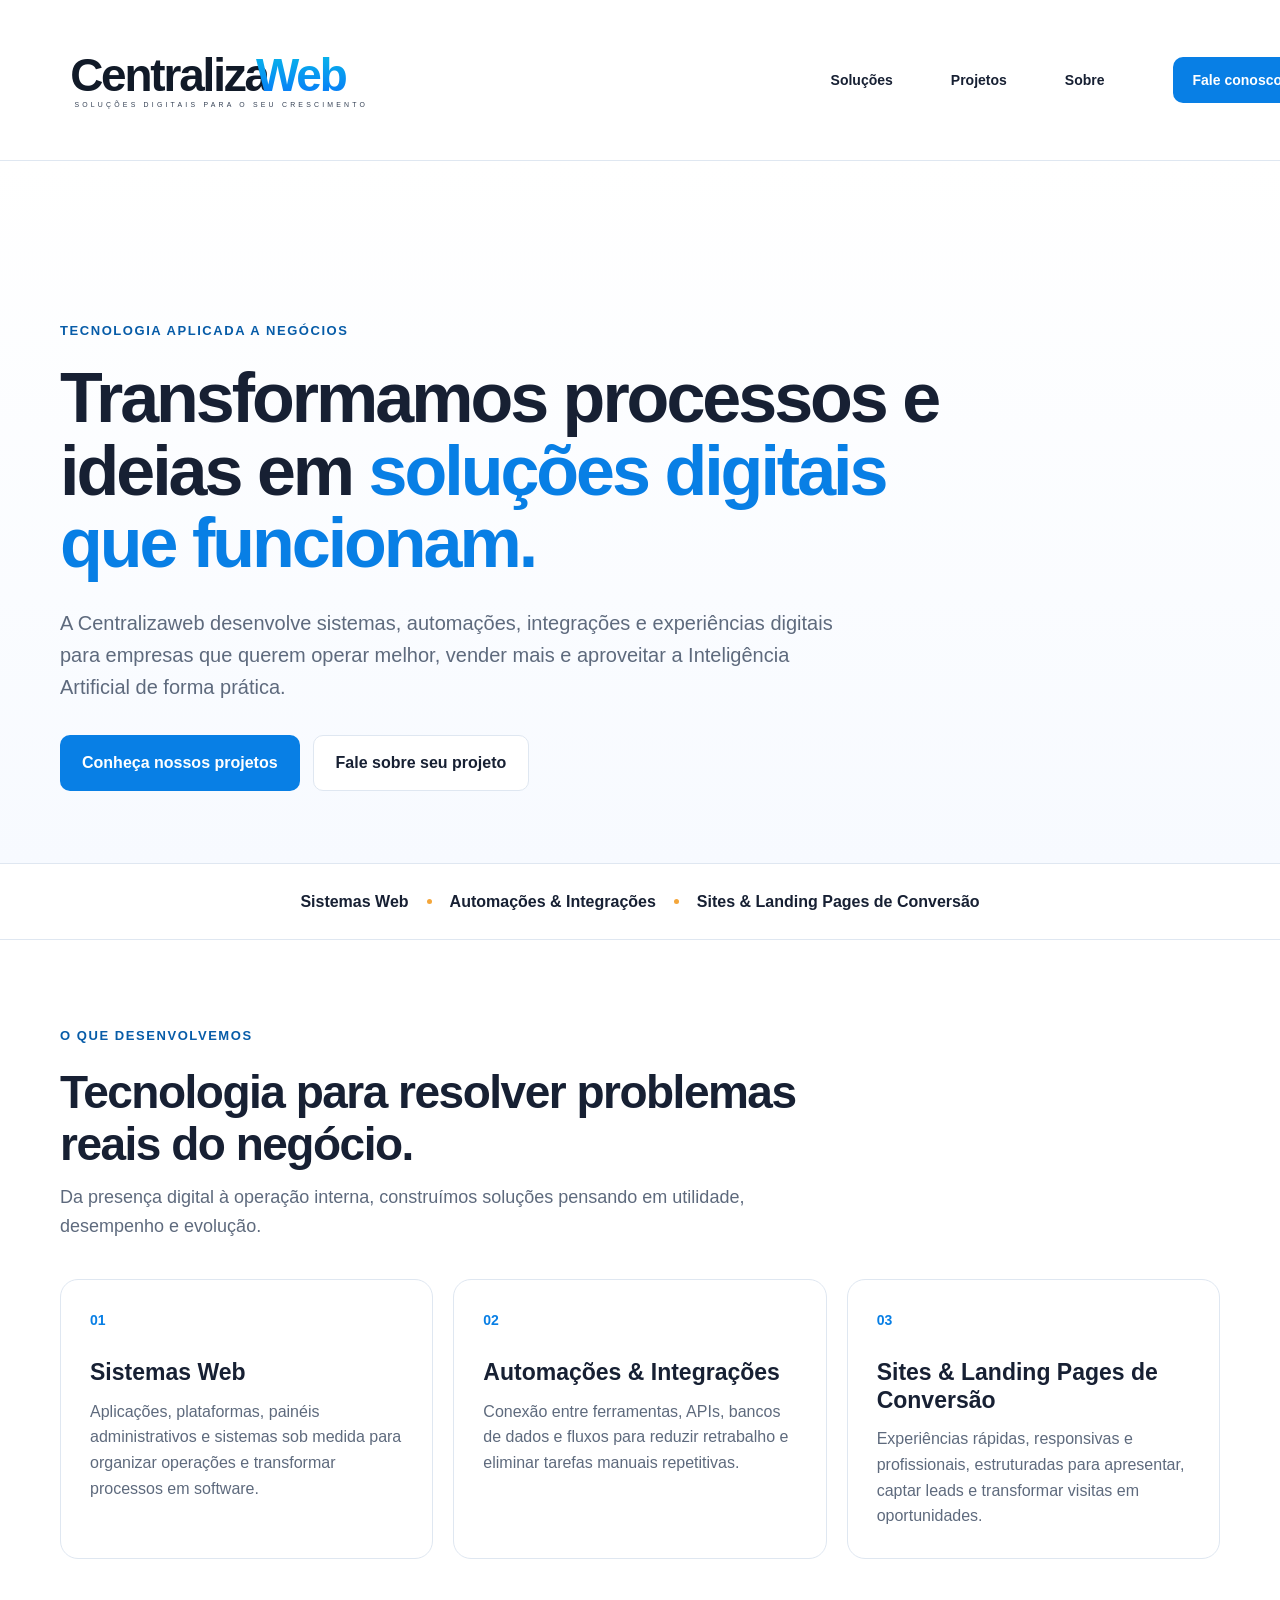
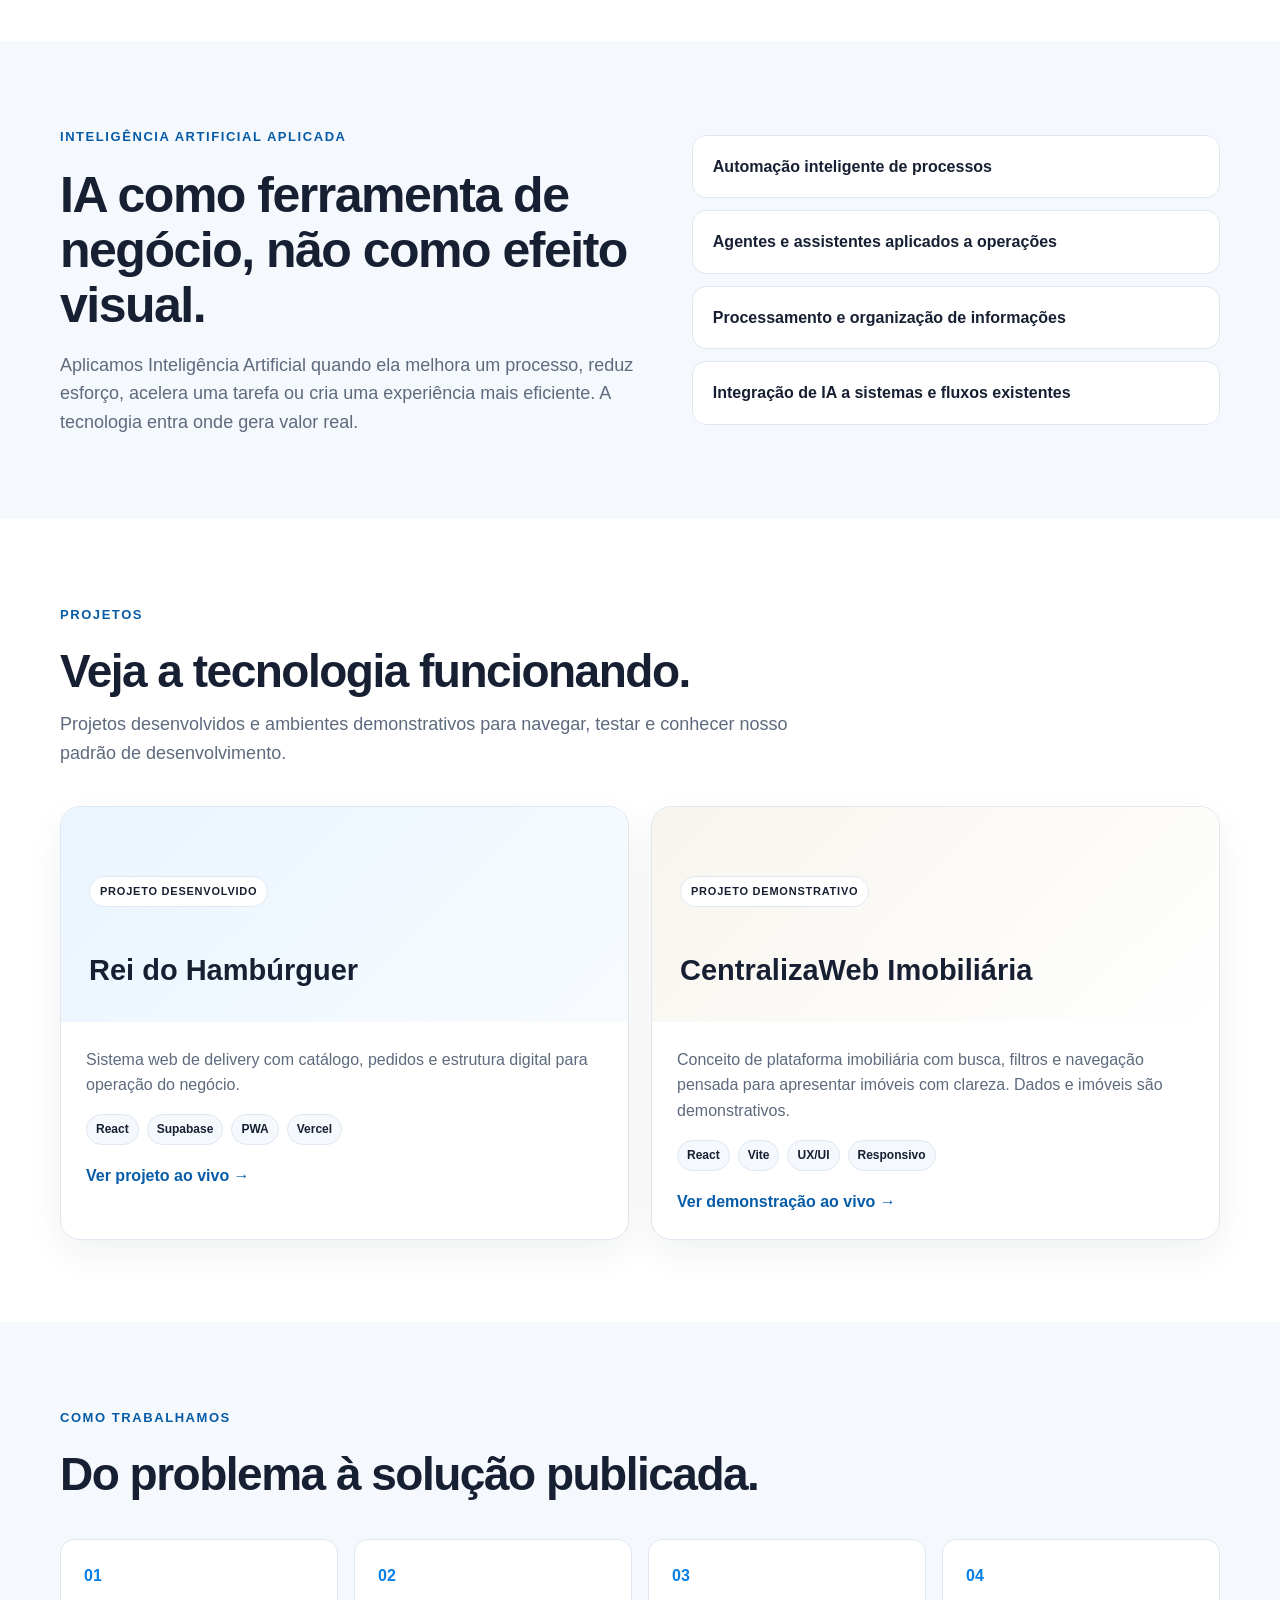
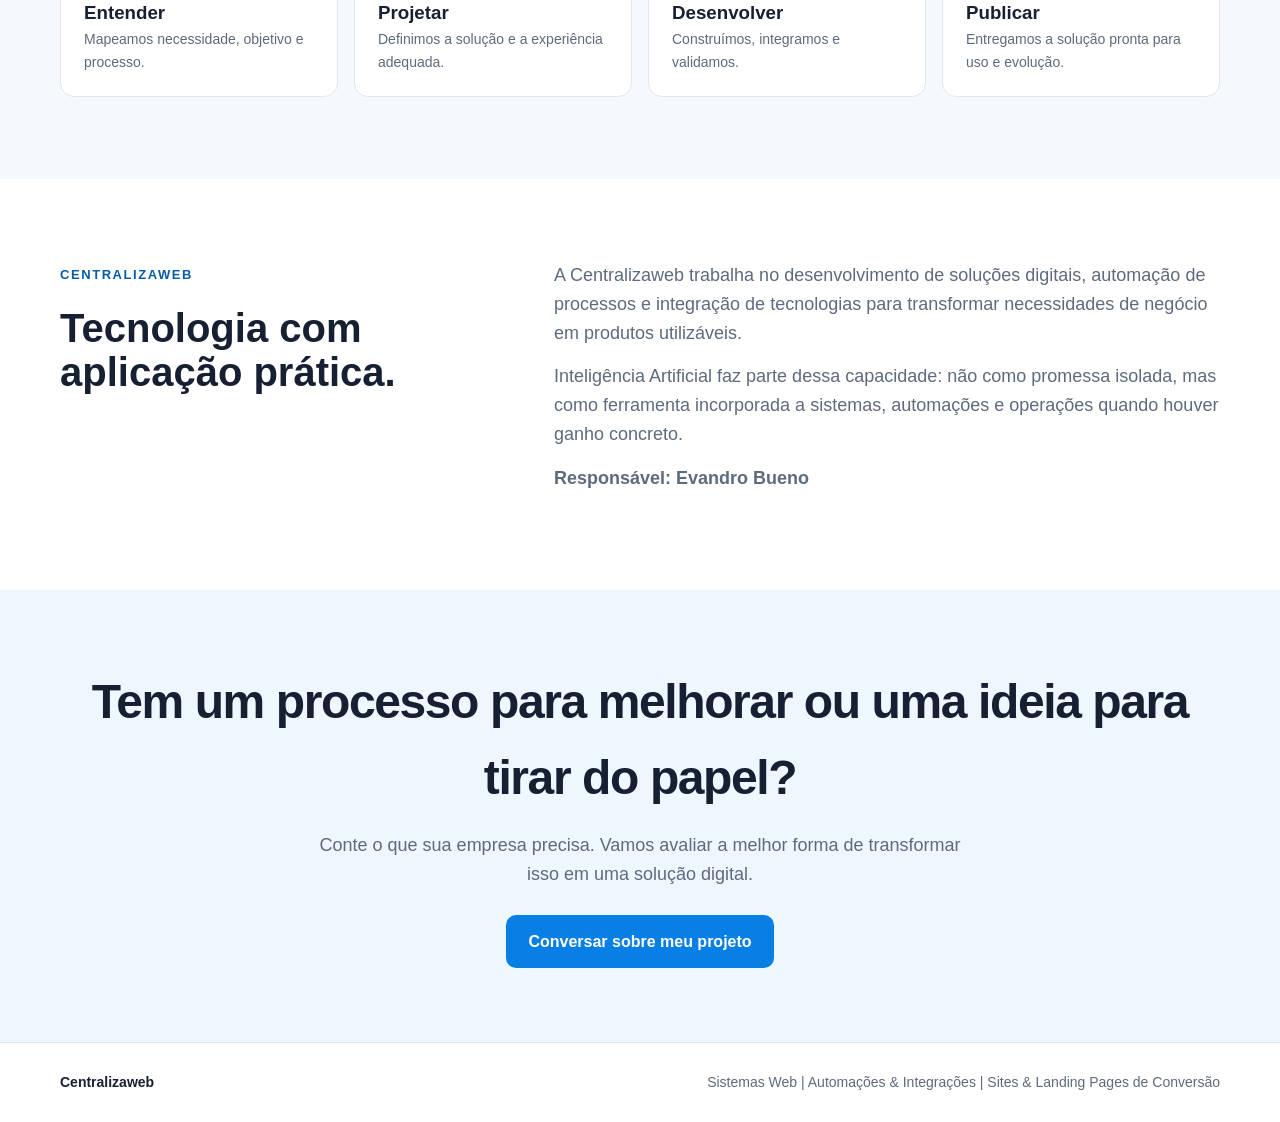
==== index.html @ 1358ef01 "Align desktop navigation further right" ====
<!DOCTYPE html><html lang="pt-BR"><head><meta charset="UTF-8"><meta name="viewport" content="width=device-width,initial-scale=1"><meta name="description" content="Centralizaweb — Sistemas Web, Automações & Integrações e Sites & Landing Pages de Conversão. Inteligência Artificial aplicada a negócios."><title>Centralizaweb | Tecnologia aplicada a negócios</title><style>:root{--blue:#087fe5;--dark:#075ca8;--ink:#172033;--muted:#5e6a7d;--soft:#f5f8fc;--line:#dfe7f1;--warm:#f4a63a}*{box-sizing:border-box;margin:0;padding:0}html{scroll-behavior:smooth}body{font-family:Inter,Segoe UI,Arial,sans-serif;color:var(--ink);line-height:1.6;background:#fff}a{color:inherit}.wrap{width:min(1160px,calc(100% - 40px));margin:auto}.site-header{background:#fff;border-bottom:1px solid var(--line)}.nav{min-height:160px;display:flex;align-items:center;position:relative}.brand{display:flex;align-items:center;text-decoration:none;width:320px;flex:0 0 320px}.brand img{display:block;width:100%;height:auto}.links{display:flex;align-items:center;justify-content:flex-end;gap:58px;margin-left:auto;transform:translateX(82px)}.links a{text-decoration:none;font-weight:650;font-size:14px}.nav-cta,.btn{display:inline-flex;align-items:center;justify-content:center;border-radius:10px;text-decoration:none;font-weight:750}.nav-cta,.primary{background:var(--blue);color:#fff}.nav-cta{margin-left:10px;padding:12px 20px}.btn{padding:14px 22px}.secondary{background:#fff;border:1px solid var(--line)}.hero{padding:156px 0 72px;background:linear-gradient(180deg,#fff,#f7faff)}.kicker{display:inline-block;color:var(--dark);font-weight:800;font-size:13px;text-transform:uppercase;letter-spacing:.12em;margin-bottom:20px}.hero h1{font-size:clamp(42px,6vw,70px);line-height:1.04;letter-spacing:-3px;max-width:920px}.hero h1 strong{color:var(--blue)}.hero p{font-size:20px;color:var(--muted);max-width:780px;margin:27px 0 32px}.actions{display:flex;gap:13px;flex-wrap:wrap}.position{padding:25px 0;border-block:1px solid var(--line)}.position .wrap{display:flex;align-items:center;justify-content:center;gap:18px;flex-wrap:wrap;font-weight:800}.position i{width:5px;height:5px;border-radius:50%;background:var(--warm)}section{padding:82px 0}.section-head{max-width:760px;margin-bottom:38px}.section-head h2{font-size:clamp(31px,4vw,46px);line-height:1.12;letter-spacing:-1.5px}.section-head p{color:var(--muted);font-size:18px;margin-top:13px}.cards{display:grid;grid-template-columns:repeat(3,1fr);gap:20px}.card{border:1px solid var(--line);border-radius:18px;padding:29px}.num{font-weight:900;color:var(--blue);font-size:14px;margin-bottom:28px}.card h3{font-size:23px;line-height:1.2;margin-bottom:12px}.card p,.project-body p,.about p,.ai p{color:var(--muted)}.ai,.process{background:var(--soft)}.ai-box{display:grid;grid-template-columns:1.05fr .95fr;gap:48px;align-items:center}.ai h2{font-size:clamp(32px,4vw,50px);line-height:1.1;letter-spacing:-1.5px}.ai p{font-size:18px;margin-top:18px}.ai-points{display:grid;gap:12px}.ai-point{background:#fff;border:1px solid var(--line);border-radius:14px;padding:18px 20px;font-weight:700}.projects{display:grid;grid-template-columns:repeat(2,1fr);gap:22px}.project{border:1px solid var(--line);border-radius:20px;overflow:hidden;background:#fff;box-shadow:0 14px 35px rgba(23,32,51,.06)}.project-top{min-height:215px;padding:28px;background:linear-gradient(135deg,#eaf5ff,#f7fbff);display:flex;flex-direction:column;justify-content:flex-end}.project.demo .project-top{background:linear-gradient(135deg,#f8f5ee,#fff)}.badge{align-self:flex-start;background:#fff;border:1px solid var(--line);border-radius:999px;padding:6px 10px;font-size:11px;font-weight:800;text-transform:uppercase;letter-spacing:.07em;margin-bottom:40px}.project h3{font-size:29px}.project-body{padding:25px}.project-body p{margin-bottom:16px}.tags{display:flex;gap:8px;flex-wrap:wrap;margin-bottom:18px}.tag{font-size:12px;font-weight:750;background:var(--soft);border:1px solid var(--line);padding:5px 9px;border-radius:999px}.project-body a{color:var(--dark);font-weight:800;text-decoration:none}.steps{display:grid;grid-template-columns:repeat(4,1fr);gap:16px}.step{background:#fff;border:1px solid var(--line);border-radius:14px;padding:23px}.step b{display:block;color:var(--blue);margin-bottom:10px}.step p{font-size:14px;color:var(--muted)}.about{display:grid;grid-template-columns:.8fr 1.2fr;gap:50px}.about h2{font-size:40px;line-height:1.1}.about p{font-size:18px;margin-bottom:15px}.closing{padding:74px 0;background:#eef6ff;text-align:center}.closing h2{font-size:clamp(32px,4vw,48px);letter-spacing:-1.4px}.closing p{color:var(--muted);font-size:18px;max-width:650px;margin:14px auto 26px}footer{padding:28px 0;border-top:1px solid var(--line);color:var(--muted);font-size:14px}.foot{display:flex;justify-content:space-between;gap:20px;flex-wrap:wrap}.foot strong{color:var(--ink)}@media(max-width:1200px) and (min-width:1001px){.links{transform:translateX(20px);gap:44px}}@media(max-width:1000px) and (min-width:821px){.nav{min-height:130px}.brand{width:270px;flex-basis:270px}.links{gap:26px;transform:none}.nav-cta{margin-left:4px}.hero{padding-top:120px}}@media(max-width:820px){.site-header{border-bottom:0}.nav{height:auto;min-height:92px;display:flex;align-items:center;justify-content:space-between;gap:28px;border-bottom:1px solid var(--line)}.links{margin-left:auto;gap:0;transform:none}.links a:not(.nav-cta){display:none}.brand{flex:0 1 260px;width:auto}.brand img{width:min(250px,100%)}.nav-cta{margin-left:0}.hero{padding:90px 0 72px}.kicker{margin-bottom:20px}.hero p{margin:27px 0 32px}.cards,.steps{grid-template-columns:1fr 1fr}.ai-box,.about{grid-template-columns:1fr}.projects{grid-template-columns:1fr}}@media(max-width:560px){.wrap{width:min(100% - 28px,1160px)}.nav{min-height:78px;gap:12px}.brand{flex:1 1 auto}.brand img{width:min(205px,100%)}.nav-cta{padding:9px 11px;font-size:12px;white-space:nowrap}.hero{padding:64px 0 54px}.hero h1{font-size:39px;letter-spacing:-2px}.hero p{font-size:17px}.position .wrap{justify-content:flex-start}.position i{display:none}.position span{width:100%;font-size:14px}.cards,.steps{grid-template-columns:1fr}section{padding:62px 0}}</style></head><body><header class="site-header"><nav class="wrap nav" aria-label="Navegação principal"><a class="brand" href="#inicio" aria-label="Centralizaweb"><img src="logo-centralizaweb.svg" alt="Centralizaweb"></a><div class="links"><a href="#solucoes">Soluções</a><a href="#projetos">Projetos</a><a href="#sobre">Sobre</a><a class="nav-cta" href="https://wa.me/5566981114935?text=Ol%C3%A1%21%20Quero%20conversar%20sobre%20um%20projeto." target="_blank" rel="noopener">Fale conosco</a></div></nav></header><main><section class="hero" id="inicio"><div class="wrap"><span class="kicker">Tecnologia aplicada a negócios</span><h1>Transformamos processos e ideias em <strong>soluções digitais que funcionam.</strong></h1><p>A Centralizaweb desenvolve sistemas, automações, integrações e experiências digitais para empresas que querem operar melhor, vender mais e aproveitar a Inteligência Artificial de forma prática.</p><div class="actions"><a class="btn primary" href="#projetos">Conheça nossos projetos</a><a class="btn secondary" href="https://wa.me/5566981114935?text=Ol%C3%A1%21%20Quero%20conversar%20sobre%20um%20projeto." target="_blank" rel="noopener">Fale sobre seu projeto</a></div></div></section><div class="position"><div class="wrap"><span>Sistemas Web</span><i></i><span>Automações &amp; Integrações</span><i></i><span>Sites &amp; Landing Pages de Conversão</span></div></div><section id="solucoes"><div class="wrap"><div class="section-head"><span class="kicker">O que desenvolvemos</span><h2>Tecnologia para resolver problemas reais do negócio.</h2><p>Da presença digital à operação interna, construímos soluções pensando em utilidade, desempenho e evolução.</p></div><div class="cards"><article class="card"><div class="num">01</div><h3>Sistemas Web</h3><p>Aplicações, plataformas, painéis administrativos e sistemas sob medida para organizar operações e transformar processos em software.</p></article><article class="card"><div class="num">02</div><h3>Automações &amp; Integrações</h3><p>Conexão entre ferramentas, APIs, bancos de dados e fluxos para reduzir retrabalho e eliminar tarefas manuais repetitivas.</p></article><article class="card"><div class="num">03</div><h3>Sites &amp; Landing Pages de Conversão</h3><p>Experiências rápidas, responsivas e profissionais, estruturadas para apresentar, captar leads e transformar visitas em oportunidades.</p></article></div></div></section><section class="ai"><div class="wrap ai-box"><div><span class="kicker">Inteligência Artificial aplicada</span><h2>IA como ferramenta de negócio, não como efeito visual.</h2><p>Aplicamos Inteligência Artificial quando ela melhora um processo, reduz esforço, acelera uma tarefa ou cria uma experiência mais eficiente. A tecnologia entra onde gera valor real.</p></div><div class="ai-points"><div class="ai-point">Automação inteligente de processos</div><div class="ai-point">Agentes e assistentes aplicados a operações</div><div class="ai-point">Processamento e organização de informações</div><div class="ai-point">Integração de IA a sistemas e fluxos existentes</div></div></div></section><section id="projetos"><div class="wrap"><div class="section-head"><span class="kicker">Projetos</span><h2>Veja a tecnologia funcionando.</h2><p>Projetos desenvolvidos e ambientes demonstrativos para navegar, testar e conhecer nosso padrão de desenvolvimento.</p></div><div class="projects"><article class="project"><div class="project-top"><span class="badge">Projeto desenvolvido</span><h3>Rei do Hambúrguer</h3></div><div class="project-body"><p>Sistema web de delivery com catálogo, pedidos e estrutura digital para operação do negócio.</p><div class="tags"><span class="tag">React</span><span class="tag">Supabase</span><span class="tag">PWA</span><span class="tag">Vercel</span></div><a href="https://reidohamburguer.centralizaweb.com.br" target="_blank" rel="noopener">Ver projeto ao vivo →</a></div></article><article class="project demo"><div class="project-top"><span class="badge">Projeto demonstrativo</span><h3>CentralizaWeb Imobiliária</h3></div><div class="project-body"><p>Conceito de plataforma imobiliária com busca, filtros e navegação pensada para apresentar imóveis com clareza. Dados e imóveis são demonstrativos.</p><div class="tags"><span class="tag">React</span><span class="tag">Vite</span><span class="tag">UX/UI</span><span class="tag">Responsivo</span></div><a href="https://centralizaweb-horizonte-imoveis.vercel.app" target="_blank" rel="noopener">Ver demonstração ao vivo →</a></div></article></div></div></section><section class="process"><div class="wrap"><div class="section-head"><span class="kicker">Como trabalhamos</span><h2>Do problema à solução publicada.</h2></div><div class="steps"><div class="step"><b>01</b><h3>Entender</h3><p>Mapeamos necessidade, objetivo e processo.</p></div><div class="step"><b>02</b><h3>Projetar</h3><p>Definimos a solução e a experiência adequada.</p></div><div class="step"><b>03</b><h3>Desenvolver</h3><p>Construímos, integramos e validamos.</p></div><div class="step"><b>04</b><h3>Publicar</h3><p>Entregamos a solução pronta para uso e evolução.</p></div></div></div></section><section id="sobre"><div class="wrap about"><div><span class="kicker">Centralizaweb</span><h2>Tecnologia com aplicação prática.</h2></div><div><p>A Centralizaweb trabalha no desenvolvimento de soluções digitais, automação de processos e integração de tecnologias para transformar necessidades de negócio em produtos utilizáveis.</p><p>Inteligência Artificial faz parte dessa capacidade: não como promessa isolada, mas como ferramenta incorporada a sistemas, automações e operações quando houver ganho concreto.</p><p><strong>Responsável: Evandro Bueno</strong></p></div></div></section><section class="closing"><div class="wrap"><h2>Tem um processo para melhorar ou uma ideia para tirar do papel?</h2><p>Conte o que sua empresa precisa. Vamos avaliar a melhor forma de transformar isso em uma solução digital.</p><a class="btn primary" href="https://wa.me/5566981114935?text=Ol%C3%A1%21%20Quero%20conversar%20sobre%20um%20projeto." target="_blank" rel="noopener">Conversar sobre meu projeto</a></div></section></main><footer><div class="wrap foot"><strong>Centralizaweb</strong><span>Sistemas Web | Automações &amp; Integrações | Sites &amp; Landing Pages de Conversão</span></div></footer></body></html>
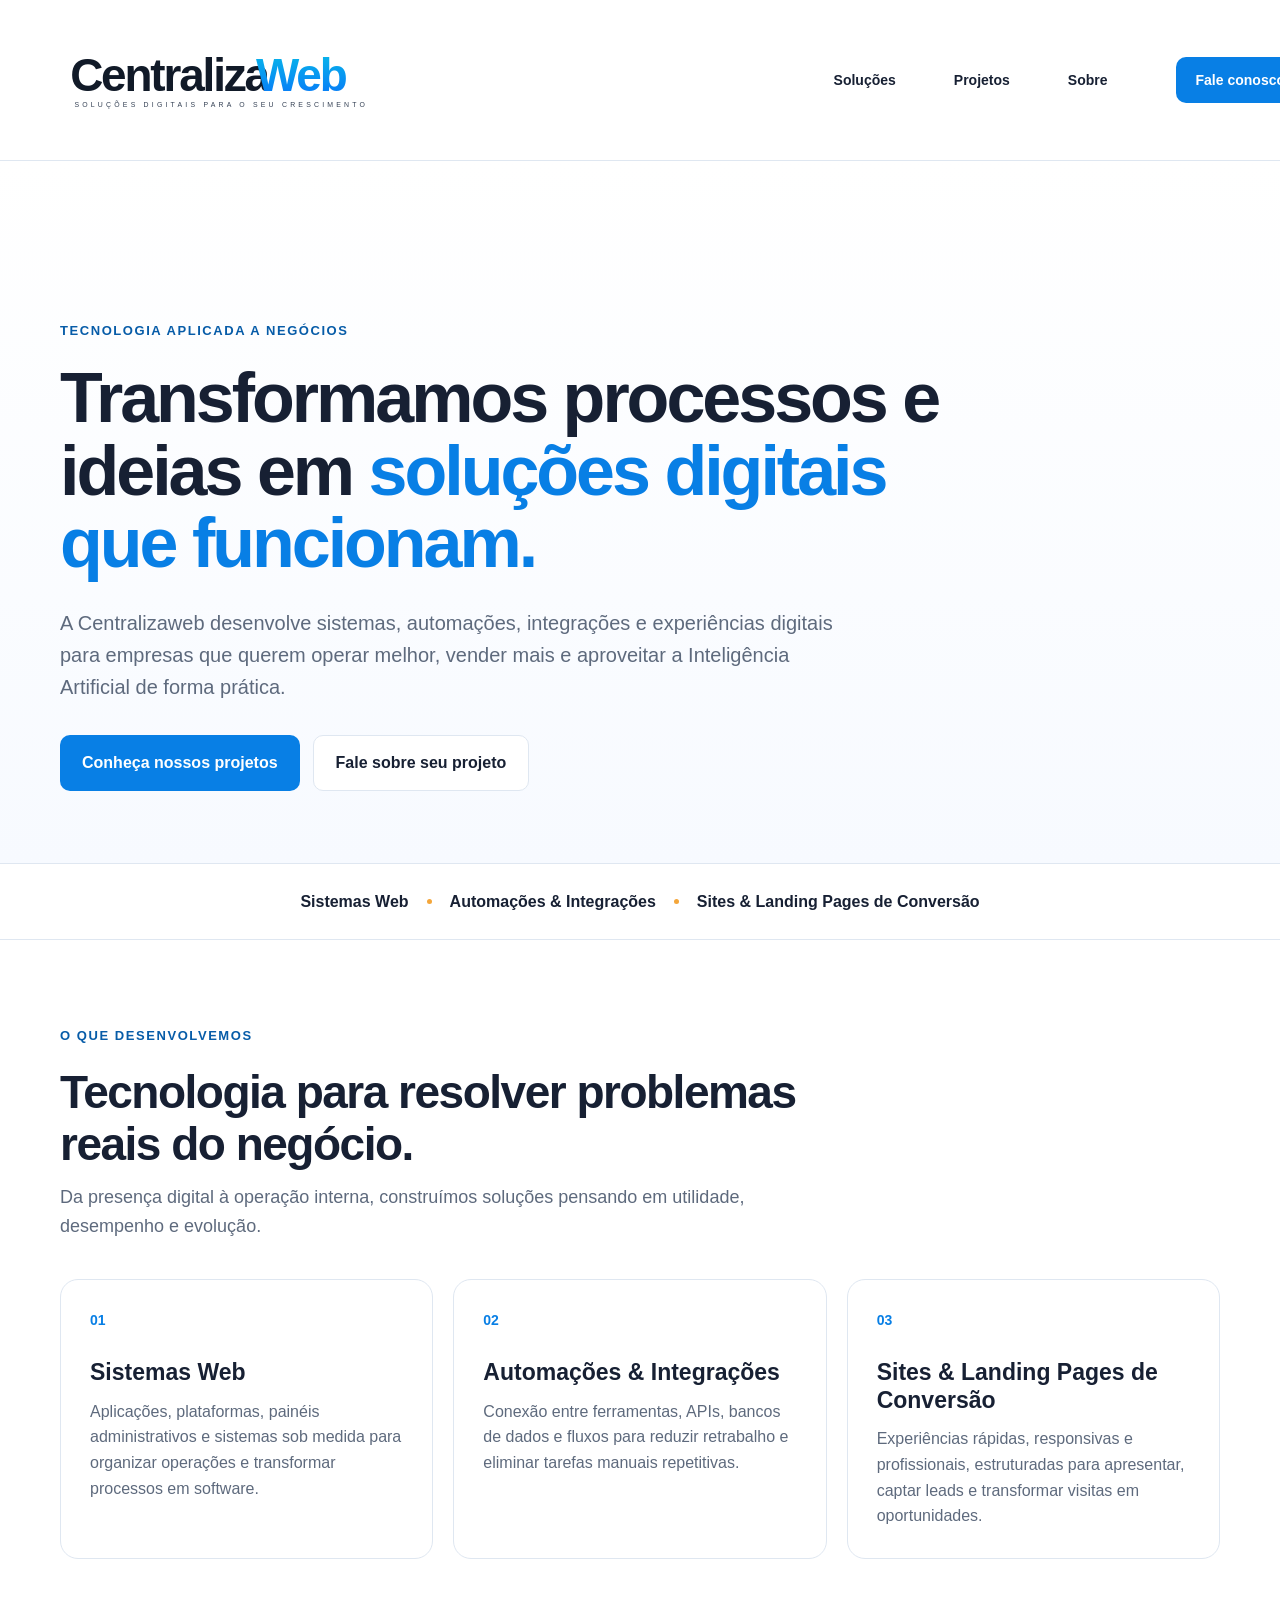
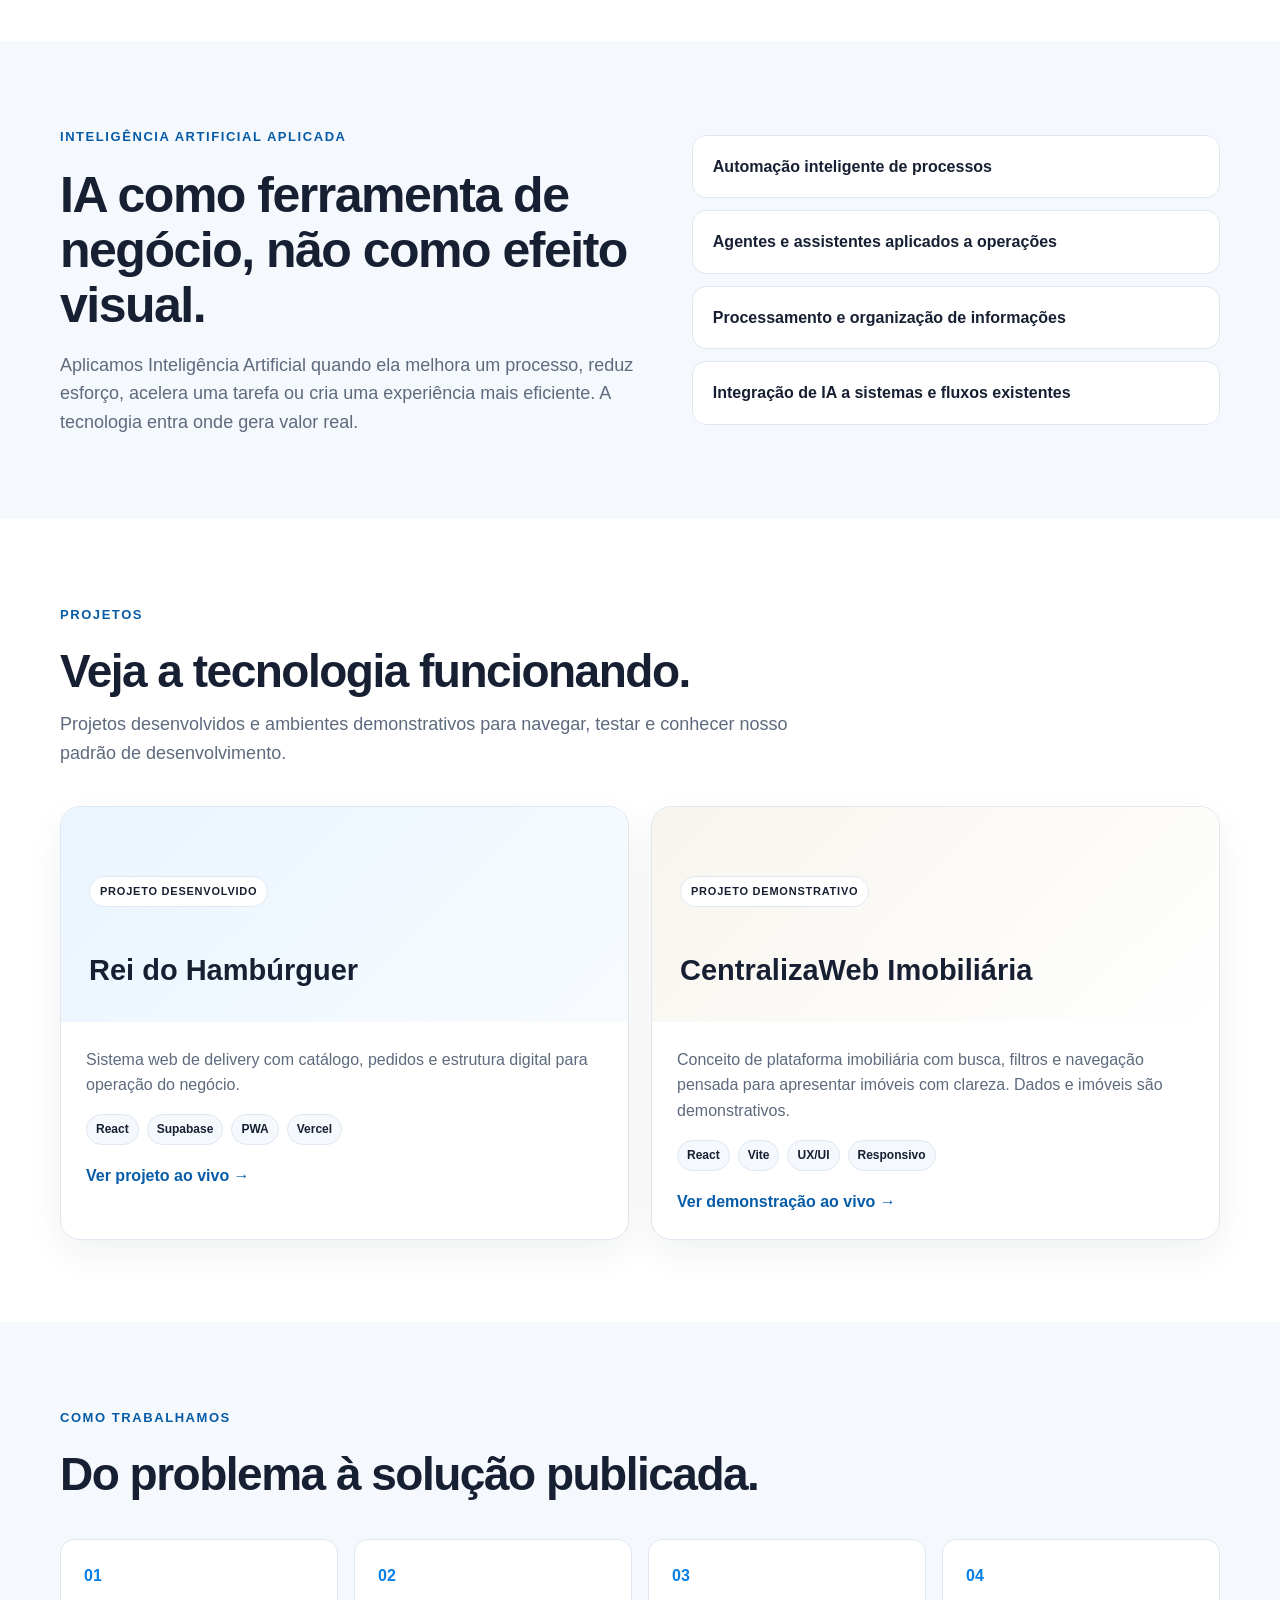
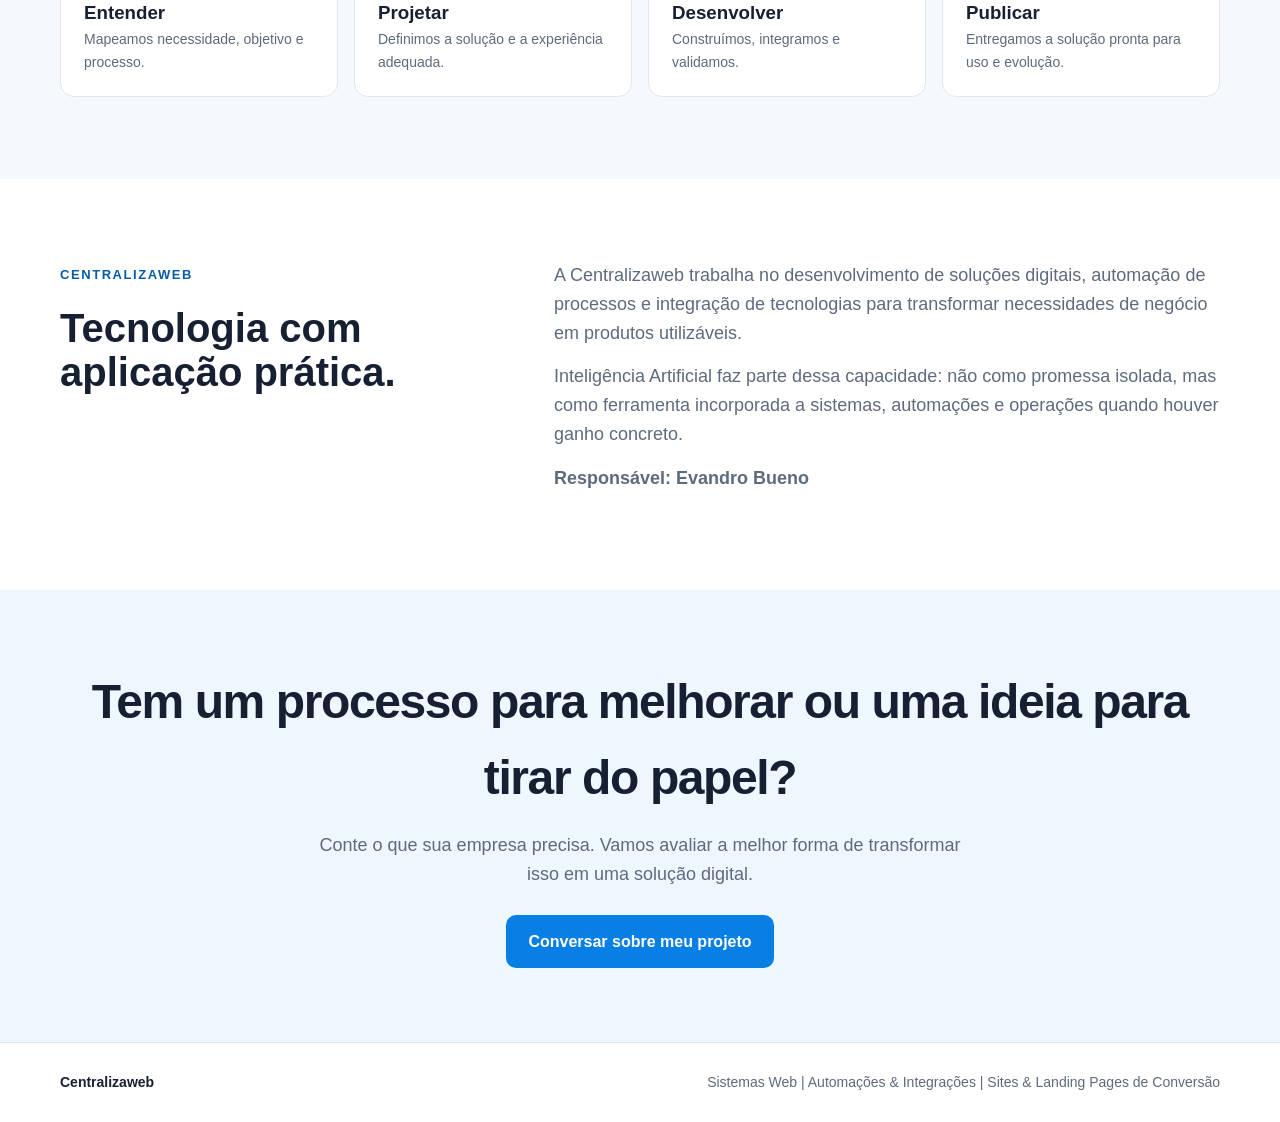
==== commit 673c1cb2: "Move desktop navigation further right past logo reference" ====
--- a/index.html
+++ b/index.html
@@ -1 +1 @@
-<!DOCTYPE html><html lang="pt-BR"><head><meta charset="UTF-8"><meta name="viewport" content="width=device-width,initial-scale=1"><meta name="description" content="Centralizaweb — Sistemas Web, Automações & Integrações e Sites & Landing Pages de Conversão. Inteligência Artificial aplicada a negócios."><title>Centralizaweb | Tecnologia aplicada a negócios</title><style>:root{--blue:#087fe5;--dark:#075ca8;--ink:#172033;--muted:#5e6a7d;--soft:#f5f8fc;--line:#dfe7f1;--warm:#f4a63a}*{box-sizing:border-box;margin:0;padding:0}html{scroll-behavior:smooth}body{font-family:Inter,Segoe UI,Arial,sans-serif;color:var(--ink);line-height:1.6;background:#fff}a{color:inherit}.wrap{width:min(1160px,calc(100% - 40px));margin:auto}.site-header{background:#fff;border-bottom:1px solid var(--line)}.nav{min-height:160px;display:flex;align-items:center;position:relative}.brand{display:flex;align-items:center;text-decoration:none;width:320px;flex:0 0 320px}.brand img{display:block;width:100%;height:auto}.links{display:flex;align-items:center;justify-content:flex-end;gap:58px;margin-left:auto;transform:translateX(82px)}.links a{text-decoration:none;font-weight:650;font-size:14px}.nav-cta,.btn{display:inline-flex;align-items:center;justify-content:center;border-radius:10px;text-decoration:none;font-weight:750}.nav-cta,.primary{background:var(--blue);color:#fff}.nav-cta{margin-left:10px;padding:12px 20px}.btn{padding:14px 22px}.secondary{background:#fff;border:1px solid var(--line)}.hero{padding:156px 0 72px;background:linear-gradient(180deg,#fff,#f7faff)}.kicker{display:inline-block;color:var(--dark);font-weight:800;font-size:13px;text-transform:uppercase;letter-spacing:.12em;margin-bottom:20px}.hero h1{font-size:clamp(42px,6vw,70px);line-height:1.04;letter-spacing:-3px;max-width:920px}.hero h1 strong{color:var(--blue)}.hero p{font-size:20px;color:var(--muted);max-width:780px;margin:27px 0 32px}.actions{display:flex;gap:13px;flex-wrap:wrap}.position{padding:25px 0;border-block:1px solid var(--line)}.position .wrap{display:flex;align-items:center;justify-content:center;gap:18px;flex-wrap:wrap;font-weight:800}.position i{width:5px;height:5px;border-radius:50%;background:var(--warm)}section{padding:82px 0}.section-head{max-width:760px;margin-bottom:38px}.section-head h2{font-size:clamp(31px,4vw,46px);line-height:1.12;letter-spacing:-1.5px}.section-head p{color:var(--muted);font-size:18px;margin-top:13px}.cards{display:grid;grid-template-columns:repeat(3,1fr);gap:20px}.card{border:1px solid var(--line);border-radius:18px;padding:29px}.num{font-weight:900;color:var(--blue);font-size:14px;margin-bottom:28px}.card h3{font-size:23px;line-height:1.2;margin-bottom:12px}.card p,.project-body p,.about p,.ai p{color:var(--muted)}.ai,.process{background:var(--soft)}.ai-box{display:grid;grid-template-columns:1.05fr .95fr;gap:48px;align-items:center}.ai h2{font-size:clamp(32px,4vw,50px);line-height:1.1;letter-spacing:-1.5px}.ai p{font-size:18px;margin-top:18px}.ai-points{display:grid;gap:12px}.ai-point{background:#fff;border:1px solid var(--line);border-radius:14px;padding:18px 20px;font-weight:700}.projects{display:grid;grid-template-columns:repeat(2,1fr);gap:22px}.project{border:1px solid var(--line);border-radius:20px;overflow:hidden;background:#fff;box-shadow:0 14px 35px rgba(23,32,51,.06)}.project-top{min-height:215px;padding:28px;background:linear-gradient(135deg,#eaf5ff,#f7fbff);display:flex;flex-direction:column;justify-content:flex-end}.project.demo .project-top{background:linear-gradient(135deg,#f8f5ee,#fff)}.badge{align-self:flex-start;background:#fff;border:1px solid var(--line);border-radius:999px;padding:6px 10px;font-size:11px;font-weight:800;text-transform:uppercase;letter-spacing:.07em;margin-bottom:40px}.project h3{font-size:29px}.project-body{padding:25px}.project-body p{margin-bottom:16px}.tags{display:flex;gap:8px;flex-wrap:wrap;margin-bottom:18px}.tag{font-size:12px;font-weight:750;background:var(--soft);border:1px solid var(--line);padding:5px 9px;border-radius:999px}.project-body a{color:var(--dark);font-weight:800;text-decoration:none}.steps{display:grid;grid-template-columns:repeat(4,1fr);gap:16px}.step{background:#fff;border:1px solid var(--line);border-radius:14px;padding:23px}.step b{display:block;color:var(--blue);margin-bottom:10px}.step p{font-size:14px;color:var(--muted)}.about{display:grid;grid-template-columns:.8fr 1.2fr;gap:50px}.about h2{font-size:40px;line-height:1.1}.about p{font-size:18px;margin-bottom:15px}.closing{padding:74px 0;background:#eef6ff;text-align:center}.closing h2{font-size:clamp(32px,4vw,48px);letter-spacing:-1.4px}.closing p{color:var(--muted);font-size:18px;max-width:650px;margin:14px auto 26px}footer{padding:28px 0;border-top:1px solid var(--line);color:var(--muted);font-size:14px}.foot{display:flex;justify-content:space-between;gap:20px;flex-wrap:wrap}.foot strong{color:var(--ink)}@media(max-width:1200px) and (min-width:1001px){.links{transform:translateX(20px);gap:44px}}@media(max-width:1000px) and (min-width:821px){.nav{min-height:130px}.brand{width:270px;flex-basis:270px}.links{gap:26px;transform:none}.nav-cta{margin-left:4px}.hero{padding-top:120px}}@media(max-width:820px){.site-header{border-bottom:0}.nav{height:auto;min-height:92px;display:flex;align-items:center;justify-content:space-between;gap:28px;border-bottom:1px solid var(--line)}.links{margin-left:auto;gap:0;transform:none}.links a:not(.nav-cta){display:none}.brand{flex:0 1 260px;width:auto}.brand img{width:min(250px,100%)}.nav-cta{margin-left:0}.hero{padding:90px 0 72px}.kicker{margin-bottom:20px}.hero p{margin:27px 0 32px}.cards,.steps{grid-template-columns:1fr 1fr}.ai-box,.about{grid-template-columns:1fr}.projects{grid-template-columns:1fr}}@media(max-width:560px){.wrap{width:min(100% - 28px,1160px)}.nav{min-height:78px;gap:12px}.brand{flex:1 1 auto}.brand img{width:min(205px,100%)}.nav-cta{padding:9px 11px;font-size:12px;white-space:nowrap}.hero{padding:64px 0 54px}.hero h1{font-size:39px;letter-spacing:-2px}.hero p{font-size:17px}.position .wrap{justify-content:flex-start}.position i{display:none}.position span{width:100%;font-size:14px}.cards,.steps{grid-template-columns:1fr}section{padding:62px 0}}</style></head><body><header class="site-header"><nav class="wrap nav" aria-label="Navegação principal"><a class="brand" href="#inicio" aria-label="Centralizaweb"><img src="logo-centralizaweb.svg" alt="Centralizaweb"></a><div class="links"><a href="#solucoes">Soluções</a><a href="#projetos">Projetos</a><a href="#sobre">Sobre</a><a class="nav-cta" href="https://wa.me/5566981114935?text=Ol%C3%A1%21%20Quero%20conversar%20sobre%20um%20projeto." target="_blank" rel="noopener">Fale conosco</a></div></nav></header><main><section class="hero" id="inicio"><div class="wrap"><span class="kicker">Tecnologia aplicada a negócios</span><h1>Transformamos processos e ideias em <strong>soluções digitais que funcionam.</strong></h1><p>A Centralizaweb desenvolve sistemas, automações, integrações e experiências digitais para empresas que querem operar melhor, vender mais e aproveitar a Inteligência Artificial de forma prática.</p><div class="actions"><a class="btn primary" href="#projetos">Conheça nossos projetos</a><a class="btn secondary" href="https://wa.me/5566981114935?text=Ol%C3%A1%21%20Quero%20conversar%20sobre%20um%20projeto." target="_blank" rel="noopener">Fale sobre seu projeto</a></div></div></section><div class="position"><div class="wrap"><span>Sistemas Web</span><i></i><span>Automações &amp; Integrações</span><i></i><span>Sites &amp; Landing Pages de Conversão</span></div></div><section id="solucoes"><div class="wrap"><div class="section-head"><span class="kicker">O que desenvolvemos</span><h2>Tecnologia para resolver problemas reais do negócio.</h2><p>Da presença digital à operação interna, construímos soluções pensando em utilidade, desempenho e evolução.</p></div><div class="cards"><article class="card"><div class="num">01</div><h3>Sistemas Web</h3><p>Aplicações, plataformas, painéis administrativos e sistemas sob medida para organizar operações e transformar processos em software.</p></article><article class="card"><div class="num">02</div><h3>Automações &amp; Integrações</h3><p>Conexão entre ferramentas, APIs, bancos de dados e fluxos para reduzir retrabalho e eliminar tarefas manuais repetitivas.</p></article><article class="card"><div class="num">03</div><h3>Sites &amp; Landing Pages de Conversão</h3><p>Experiências rápidas, responsivas e profissionais, estruturadas para apresentar, captar leads e transformar visitas em oportunidades.</p></article></div></div></section><section class="ai"><div class="wrap ai-box"><div><span class="kicker">Inteligência Artificial aplicada</span><h2>IA como ferramenta de negócio, não como efeito visual.</h2><p>Aplicamos Inteligência Artificial quando ela melhora um processo, reduz esforço, acelera uma tarefa ou cria uma experiência mais eficiente. A tecnologia entra onde gera valor real.</p></div><div class="ai-points"><div class="ai-point">Automação inteligente de processos</div><div class="ai-point">Agentes e assistentes aplicados a operações</div><div class="ai-point">Processamento e organização de informações</div><div class="ai-point">Integração de IA a sistemas e fluxos existentes</div></div></div></section><section id="projetos"><div class="wrap"><div class="section-head"><span class="kicker">Projetos</span><h2>Veja a tecnologia funcionando.</h2><p>Projetos desenvolvidos e ambientes demonstrativos para navegar, testar e conhecer nosso padrão de desenvolvimento.</p></div><div class="projects"><article class="project"><div class="project-top"><span class="badge">Projeto desenvolvido</span><h3>Rei do Hambúrguer</h3></div><div class="project-body"><p>Sistema web de delivery com catálogo, pedidos e estrutura digital para operação do negócio.</p><div class="tags"><span class="tag">React</span><span class="tag">Supabase</span><span class="tag">PWA</span><span class="tag">Vercel</span></div><a href="https://reidohamburguer.centralizaweb.com.br" target="_blank" rel="noopener">Ver projeto ao vivo →</a></div></article><article class="project demo"><div class="project-top"><span class="badge">Projeto demonstrativo</span><h3>CentralizaWeb Imobiliária</h3></div><div class="project-body"><p>Conceito de plataforma imobiliária com busca, filtros e navegação pensada para apresentar imóveis com clareza. Dados e imóveis são demonstrativos.</p><div class="tags"><span class="tag">React</span><span class="tag">Vite</span><span class="tag">UX/UI</span><span class="tag">Responsivo</span></div><a href="https://centralizaweb-horizonte-imoveis.vercel.app" target="_blank" rel="noopener">Ver demonstração ao vivo →</a></div></article></div></div></section><section class="process"><div class="wrap"><div class="section-head"><span class="kicker">Como trabalhamos</span><h2>Do problema à solução publicada.</h2></div><div class="steps"><div class="step"><b>01</b><h3>Entender</h3><p>Mapeamos necessidade, objetivo e processo.</p></div><div class="step"><b>02</b><h3>Projetar</h3><p>Definimos a solução e a experiência adequada.</p></div><div class="step"><b>03</b><h3>Desenvolver</h3><p>Construímos, integramos e validamos.</p></div><div class="step"><b>04</b><h3>Publicar</h3><p>Entregamos a solução pronta para uso e evolução.</p></div></div></div></section><section id="sobre"><div class="wrap about"><div><span class="kicker">Centralizaweb</span><h2>Tecnologia com aplicação prática.</h2></div><div><p>A Centralizaweb trabalha no desenvolvimento de soluções digitais, automação de processos e integração de tecnologias para transformar necessidades de negócio em produtos utilizáveis.</p><p>Inteligência Artificial faz parte dessa capacidade: não como promessa isolada, mas como ferramenta incorporada a sistemas, automações e operações quando houver ganho concreto.</p><p><strong>Responsável: Evandro Bueno</strong></p></div></div></section><section class="closing"><div class="wrap"><h2>Tem um processo para melhorar ou uma ideia para tirar do papel?</h2><p>Conte o que sua empresa precisa. Vamos avaliar a melhor forma de transformar isso em uma solução digital.</p><a class="btn primary" href="https://wa.me/5566981114935?text=Ol%C3%A1%21%20Quero%20conversar%20sobre%20um%20projeto." target="_blank" rel="noopener">Conversar sobre meu projeto</a></div></section></main><footer><div class="wrap foot"><strong>Centralizaweb</strong><span>Sistemas Web | Automações &amp; Integrações | Sites &amp; Landing Pages de Conversão</span></div></footer></body></html>+<!DOCTYPE html><html lang="pt-BR"><head><meta charset="UTF-8"><meta name="viewport" content="width=device-width,initial-scale=1"><meta name="description" content="Centralizaweb — Sistemas Web, Automações & Integrações e Sites & Landing Pages de Conversão. Inteligência Artificial aplicada a negócios."><title>Centralizaweb | Tecnologia aplicada a negócios</title><style>:root{--blue:#087fe5;--dark:#075ca8;--ink:#172033;--muted:#5e6a7d;--soft:#f5f8fc;--line:#dfe7f1;--warm:#f4a63a}*{box-sizing:border-box;margin:0;padding:0}html{scroll-behavior:smooth}body{font-family:Inter,Segoe UI,Arial,sans-serif;color:var(--ink);line-height:1.6;background:#fff}a{color:inherit}.wrap{width:min(1160px,calc(100% - 40px));margin:auto}.site-header{background:#fff;border-bottom:1px solid var(--line)}.nav{min-height:160px;display:flex;align-items:center;position:relative}.brand{display:flex;align-items:center;text-decoration:none;width:320px;flex:0 0 320px}.brand img{display:block;width:100%;height:auto}.links{display:flex;align-items:center;justify-content:flex-end;gap:58px;margin-left:auto;transform:translateX(155px)}.links a{text-decoration:none;font-weight:650;font-size:14px}.nav-cta,.btn{display:inline-flex;align-items:center;justify-content:center;border-radius:10px;text-decoration:none;font-weight:750}.nav-cta,.primary{background:var(--blue);color:#fff}.nav-cta{margin-left:10px;padding:12px 20px}.btn{padding:14px 22px}.secondary{background:#fff;border:1px solid var(--line)}.hero{padding:156px 0 72px;background:linear-gradient(180deg,#fff,#f7faff)}.kicker{display:inline-block;color:var(--dark);font-weight:800;font-size:13px;text-transform:uppercase;letter-spacing:.12em;margin-bottom:20px}.hero h1{font-size:clamp(42px,6vw,70px);line-height:1.04;letter-spacing:-3px;max-width:920px}.hero h1 strong{color:var(--blue)}.hero p{font-size:20px;color:var(--muted);max-width:780px;margin:27px 0 32px}.actions{display:flex;gap:13px;flex-wrap:wrap}.position{padding:25px 0;border-block:1px solid var(--line)}.position .wrap{display:flex;align-items:center;justify-content:center;gap:18px;flex-wrap:wrap;font-weight:800}.position i{width:5px;height:5px;border-radius:50%;background:var(--warm)}section{padding:82px 0}.section-head{max-width:760px;margin-bottom:38px}.section-head h2{font-size:clamp(31px,4vw,46px);line-height:1.12;letter-spacing:-1.5px}.section-head p{color:var(--muted);font-size:18px;margin-top:13px}.cards{display:grid;grid-template-columns:repeat(3,1fr);gap:20px}.card{border:1px solid var(--line);border-radius:18px;padding:29px}.num{font-weight:900;color:var(--blue);font-size:14px;margin-bottom:28px}.card h3{font-size:23px;line-height:1.2;margin-bottom:12px}.card p,.project-body p,.about p,.ai p{color:var(--muted)}.ai,.process{background:var(--soft)}.ai-box{display:grid;grid-template-columns:1.05fr .95fr;gap:48px;align-items:center}.ai h2{font-size:clamp(32px,4vw,50px);line-height:1.1;letter-spacing:-1.5px}.ai p{font-size:18px;margin-top:18px}.ai-points{display:grid;gap:12px}.ai-point{background:#fff;border:1px solid var(--line);border-radius:14px;padding:18px 20px;font-weight:700}.projects{display:grid;grid-template-columns:repeat(2,1fr);gap:22px}.project{border:1px solid var(--line);border-radius:20px;overflow:hidden;background:#fff;box-shadow:0 14px 35px rgba(23,32,51,.06)}.project-top{min-height:215px;padding:28px;background:linear-gradient(135deg,#eaf5ff,#f7fbff);display:flex;flex-direction:column;justify-content:flex-end}.project.demo .project-top{background:linear-gradient(135deg,#f8f5ee,#fff)}.badge{align-self:flex-start;background:#fff;border:1px solid var(--line);border-radius:999px;padding:6px 10px;font-size:11px;font-weight:800;text-transform:uppercase;letter-spacing:.07em;margin-bottom:40px}.project h3{font-size:29px}.project-body{padding:25px}.project-body p{margin-bottom:16px}.tags{display:flex;gap:8px;flex-wrap:wrap;margin-bottom:18px}.tag{font-size:12px;font-weight:750;background:var(--soft);border:1px solid var(--line);padding:5px 9px;border-radius:999px}.project-body a{color:var(--dark);font-weight:800;text-decoration:none}.steps{display:grid;grid-template-columns:repeat(4,1fr);gap:16px}.step{background:#fff;border:1px solid var(--line);border-radius:14px;padding:23px}.step b{display:block;color:var(--blue);margin-bottom:10px}.step p{font-size:14px;color:var(--muted)}.about{display:grid;grid-template-columns:.8fr 1.2fr;gap:50px}.about h2{font-size:40px;line-height:1.1}.about p{font-size:18px;margin-bottom:15px}.closing{padding:74px 0;background:#eef6ff;text-align:center}.closing h2{font-size:clamp(32px,4vw,48px);letter-spacing:-1.4px}.closing p{color:var(--muted);font-size:18px;max-width:650px;margin:14px auto 26px}footer{padding:28px 0;border-top:1px solid var(--line);color:var(--muted);font-size:14px}.foot{display:flex;justify-content:space-between;gap:20px;flex-wrap:wrap}.foot strong{color:var(--ink)}@media(max-width:1300px) and (min-width:1201px){.links{transform:translateX(85px)}}@media(max-width:1200px) and (min-width:1001px){.links{transform:translateX(20px);gap:44px}}@media(max-width:1000px) and (min-width:821px){.nav{min-height:130px}.brand{width:270px;flex-basis:270px}.links{gap:26px;transform:none}.nav-cta{margin-left:4px}.hero{padding-top:120px}}@media(max-width:820px){.site-header{border-bottom:0}.nav{height:auto;min-height:92px;display:flex;align-items:center;justify-content:space-between;gap:28px;border-bottom:1px solid var(--line)}.links{margin-left:auto;gap:0;transform:none}.links a:not(.nav-cta){display:none}.brand{flex:0 1 260px;width:auto}.brand img{width:min(250px,100%)}.nav-cta{margin-left:0}.hero{padding:90px 0 72px}.kicker{margin-bottom:20px}.hero p{margin:27px 0 32px}.cards,.steps{grid-template-columns:1fr 1fr}.ai-box,.about{grid-template-columns:1fr}.projects{grid-template-columns:1fr}}@media(max-width:560px){.wrap{width:min(100% - 28px,1160px)}.nav{min-height:78px;gap:12px}.brand{flex:1 1 auto}.brand img{width:min(205px,100%)}.nav-cta{padding:9px 11px;font-size:12px;white-space:nowrap}.hero{padding:64px 0 54px}.hero h1{font-size:39px;letter-spacing:-2px}.hero p{font-size:17px}.position .wrap{justify-content:flex-start}.position i{display:none}.position span{width:100%;font-size:14px}.cards,.steps{grid-template-columns:1fr}section{padding:62px 0}}</style></head><body><header class="site-header"><nav class="wrap nav" aria-label="Navegação principal"><a class="brand" href="#inicio" aria-label="Centralizaweb"><img src="logo-centralizaweb.svg" alt="Centralizaweb"></a><div class="links"><a href="#solucoes">Soluções</a><a href="#projetos">Projetos</a><a href="#sobre">Sobre</a><a class="nav-cta" href="https://wa.me/5566981114935?text=Ol%C3%A1%21%20Quero%20conversar%20sobre%20um%20projeto." target="_blank" rel="noopener">Fale conosco</a></div></nav></header><main><section class="hero" id="inicio"><div class="wrap"><span class="kicker">Tecnologia aplicada a negócios</span><h1>Transformamos processos e ideias em <strong>soluções digitais que funcionam.</strong></h1><p>A Centralizaweb desenvolve sistemas, automações, integrações e experiências digitais para empresas que querem operar melhor, vender mais e aproveitar a Inteligência Artificial de forma prática.</p><div class="actions"><a class="btn primary" href="#projetos">Conheça nossos projetos</a><a class="btn secondary" href="https://wa.me/5566981114935?text=Ol%C3%A1%21%20Quero%20conversar%20sobre%20um%20projeto." target="_blank" rel="noopener">Fale sobre seu projeto</a></div></div></section><div class="position"><div class="wrap"><span>Sistemas Web</span><i></i><span>Automações &amp; Integrações</span><i></i><span>Sites &amp; Landing Pages de Conversão</span></div></div><section id="solucoes"><div class="wrap"><div class="section-head"><span class="kicker">O que desenvolvemos</span><h2>Tecnologia para resolver problemas reais do negócio.</h2><p>Da presença digital à operação interna, construímos soluções pensando em utilidade, desempenho e evolução.</p></div><div class="cards"><article class="card"><div class="num">01</div><h3>Sistemas Web</h3><p>Aplicações, plataformas, painéis administrativos e sistemas sob medida para organizar operações e transformar processos em software.</p></article><article class="card"><div class="num">02</div><h3>Automações &amp; Integrações</h3><p>Conexão entre ferramentas, APIs, bancos de dados e fluxos para reduzir retrabalho e eliminar tarefas manuais repetitivas.</p></article><article class="card"><div class="num">03</div><h3>Sites &amp; Landing Pages de Conversão</h3><p>Experiências rápidas, responsivas e profissionais, estruturadas para apresentar, captar leads e transformar visitas em oportunidades.</p></article></div></div></section><section class="ai"><div class="wrap ai-box"><div><span class="kicker">Inteligência Artificial aplicada</span><h2>IA como ferramenta de negócio, não como efeito visual.</h2><p>Aplicamos Inteligência Artificial quando ela melhora um processo, reduz esforço, acelera uma tarefa ou cria uma experiência mais eficiente. A tecnologia entra onde gera valor real.</p></div><div class="ai-points"><div class="ai-point">Automação inteligente de processos</div><div class="ai-point">Agentes e assistentes aplicados a operações</div><div class="ai-point">Processamento e organização de informações</div><div class="ai-point">Integração de IA a sistemas e fluxos existentes</div></div></div></section><section id="projetos"><div class="wrap"><div class="section-head"><span class="kicker">Projetos</span><h2>Veja a tecnologia funcionando.</h2><p>Projetos desenvolvidos e ambientes demonstrativos para navegar, testar e conhecer nosso padrão de desenvolvimento.</p></div><div class="projects"><article class="project"><div class="project-top"><span class="badge">Projeto desenvolvido</span><h3>Rei do Hambúrguer</h3></div><div class="project-body"><p>Sistema web de delivery com catálogo, pedidos e estrutura digital para operação do negócio.</p><div class="tags"><span class="tag">React</span><span class="tag">Supabase</span><span class="tag">PWA</span><span class="tag">Vercel</span></div><a href="https://reidohamburguer.centralizaweb.com.br" target="_blank" rel="noopener">Ver projeto ao vivo →</a></div></article><article class="project demo"><div class="project-top"><span class="badge">Projeto demonstrativo</span><h3>CentralizaWeb Imobiliária</h3></div><div class="project-body"><p>Conceito de plataforma imobiliária com busca, filtros e navegação pensada para apresentar imóveis com clareza. Dados e imóveis são demonstrativos.</p><div class="tags"><span class="tag">React</span><span class="tag">Vite</span><span class="tag">UX/UI</span><span class="tag">Responsivo</span></div><a href="https://centralizaweb-horizonte-imoveis.vercel.app" target="_blank" rel="noopener">Ver demonstração ao vivo →</a></div></article></div></div></section><section class="process"><div class="wrap"><div class="section-head"><span class="kicker">Como trabalhamos</span><h2>Do problema à solução publicada.</h2></div><div class="steps"><div class="step"><b>01</b><h3>Entender</h3><p>Mapeamos necessidade, objetivo e processo.</p></div><div class="step"><b>02</b><h3>Projetar</h3><p>Definimos a solução e a experiência adequada.</p></div><div class="step"><b>03</b><h3>Desenvolver</h3><p>Construímos, integramos e validamos.</p></div><div class="step"><b>04</b><h3>Publicar</h3><p>Entregamos a solução pronta para uso e evolução.</p></div></div></div></section><section id="sobre"><div class="wrap about"><div><span class="kicker">Centralizaweb</span><h2>Tecnologia com aplicação prática.</h2></div><div><p>A Centralizaweb trabalha no desenvolvimento de soluções digitais, automação de processos e integração de tecnologias para transformar necessidades de negócio em produtos utilizáveis.</p><p>Inteligência Artificial faz parte dessa capacidade: não como promessa isolada, mas como ferramenta incorporada a sistemas, automações e operações quando houver ganho concreto.</p><p><strong>Responsável: Evandro Bueno</strong></p></div></div></section><section class="closing"><div class="wrap"><h2>Tem um processo para melhorar ou uma ideia para tirar do papel?</h2><p>Conte o que sua empresa precisa. Vamos avaliar a melhor forma de transformar isso em uma solução digital.</p><a class="btn primary" href="https://wa.me/5566981114935?text=Ol%C3%A1%21%20Quero%20conversar%20sobre%20um%20projeto." target="_blank" rel="noopener">Conversar sobre meu projeto</a></div></section></main><footer><div class="wrap foot"><strong>Centralizaweb</strong><span>Sistemas Web | Automações &amp; Integrações | Sites &amp; Landing Pages de Conversão</span></div></footer></body></html>
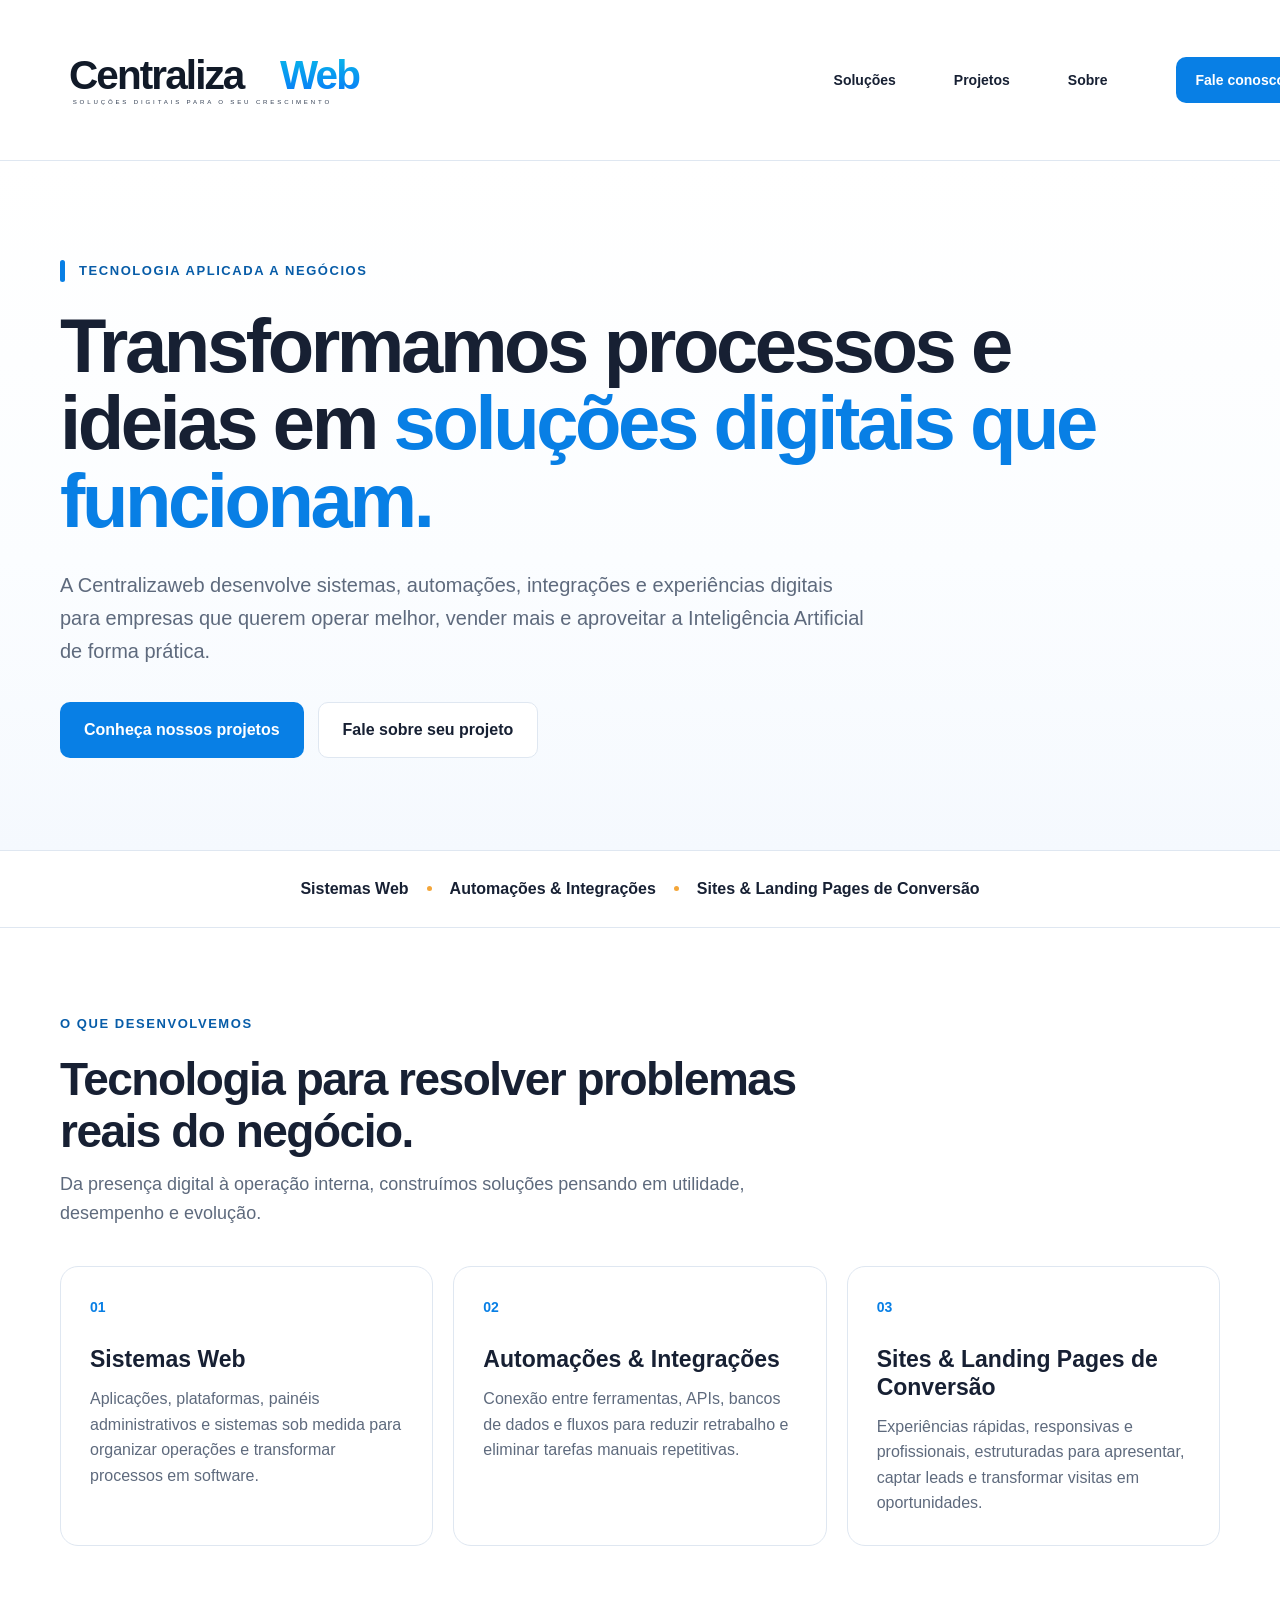
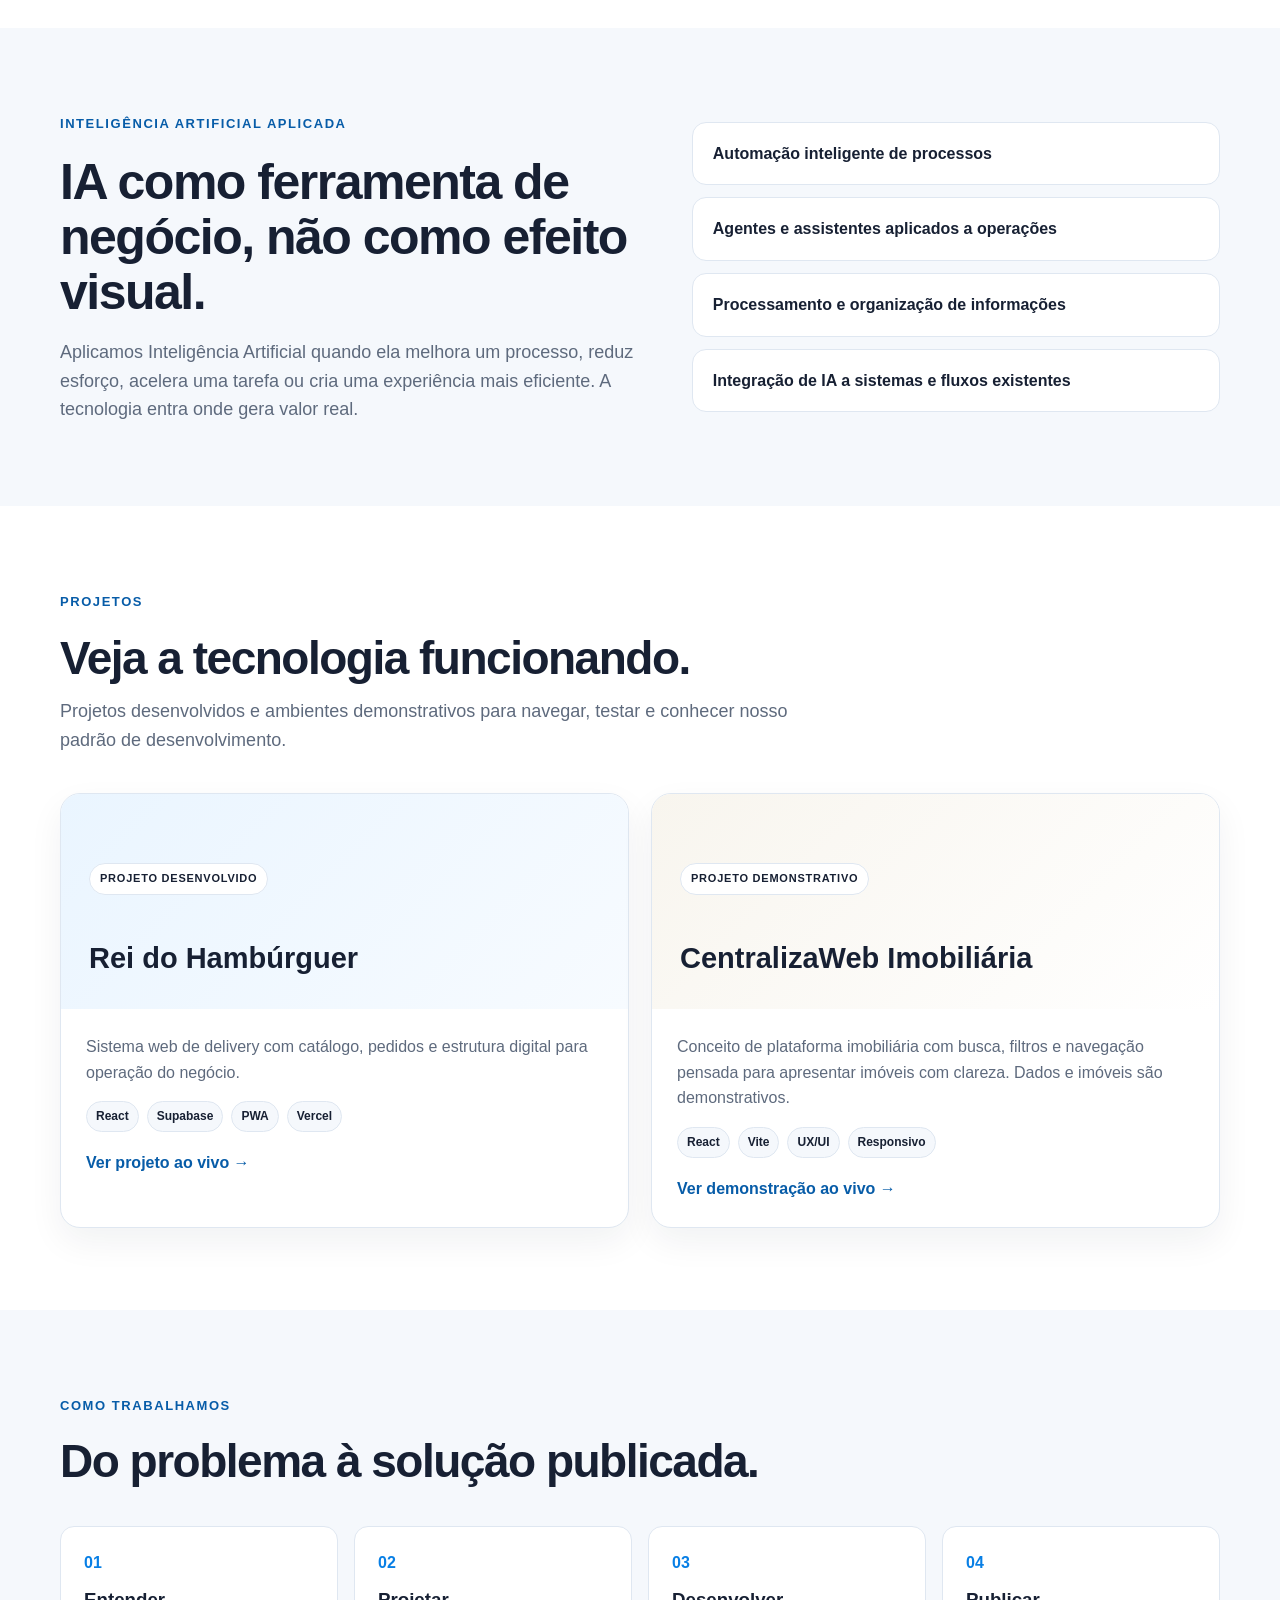
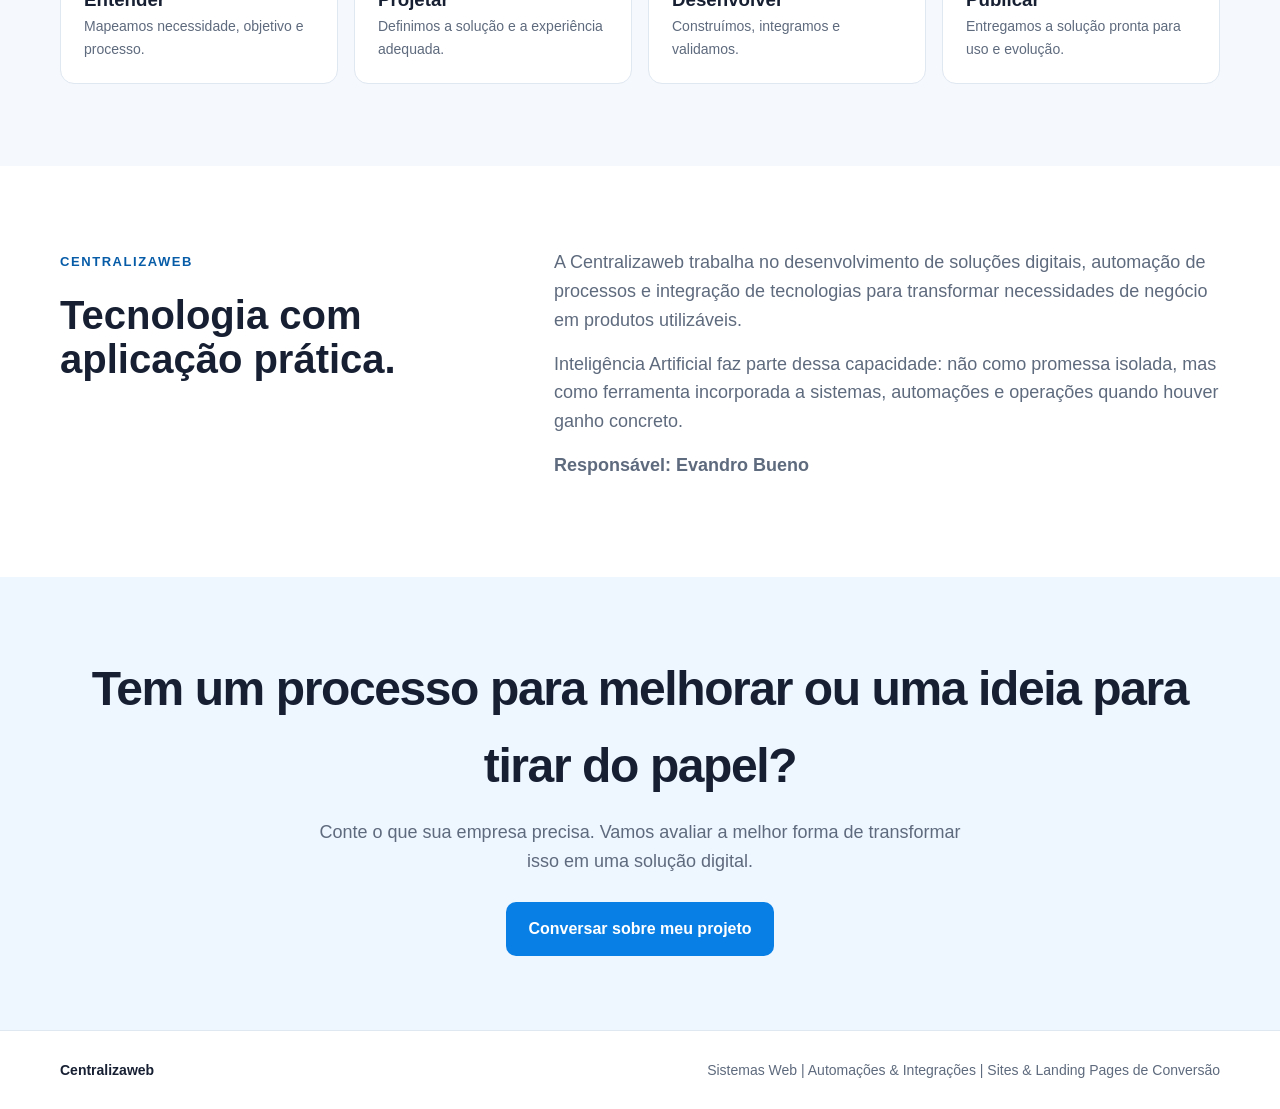
==== commit 9d3afe61: "Refine homepage hero hierarchy and spacing" ====
--- a/index.html
+++ b/index.html
@@ -1 +1 @@
-<!DOCTYPE html><html lang="pt-BR"><head><meta charset="UTF-8"><meta name="viewport" content="width=device-width,initial-scale=1"><meta name="description" content="Centralizaweb — Sistemas Web, Automações & Integrações e Sites & Landing Pages de Conversão. Inteligência Artificial aplicada a negócios."><title>Centralizaweb | Tecnologia aplicada a negócios</title><style>:root{--blue:#087fe5;--dark:#075ca8;--ink:#172033;--muted:#5e6a7d;--soft:#f5f8fc;--line:#dfe7f1;--warm:#f4a63a}*{box-sizing:border-box;margin:0;padding:0}html{scroll-behavior:smooth}body{font-family:Inter,Segoe UI,Arial,sans-serif;color:var(--ink);line-height:1.6;background:#fff}a{color:inherit}.wrap{width:min(1160px,calc(100% - 40px));margin:auto}.site-header{background:#fff;border-bottom:1px solid var(--line)}.nav{min-height:160px;display:flex;align-items:center;position:relative}.brand{display:flex;align-items:center;text-decoration:none;width:320px;flex:0 0 320px}.brand img{display:block;width:100%;height:auto}.links{display:flex;align-items:center;justify-content:flex-end;gap:58px;margin-left:auto;transform:translateX(155px)}.links a{text-decoration:none;font-weight:650;font-size:14px}.nav-cta,.btn{display:inline-flex;align-items:center;justify-content:center;border-radius:10px;text-decoration:none;font-weight:750}.nav-cta,.primary{background:var(--blue);color:#fff}.nav-cta{margin-left:10px;padding:12px 20px}.btn{padding:14px 22px}.secondary{background:#fff;border:1px solid var(--line)}.hero{padding:156px 0 72px;background:linear-gradient(180deg,#fff,#f7faff)}.kicker{display:inline-block;color:var(--dark);font-weight:800;font-size:13px;text-transform:uppercase;letter-spacing:.12em;margin-bottom:20px}.hero h1{font-size:clamp(42px,6vw,70px);line-height:1.04;letter-spacing:-3px;max-width:920px}.hero h1 strong{color:var(--blue)}.hero p{font-size:20px;color:var(--muted);max-width:780px;margin:27px 0 32px}.actions{display:flex;gap:13px;flex-wrap:wrap}.position{padding:25px 0;border-block:1px solid var(--line)}.position .wrap{display:flex;align-items:center;justify-content:center;gap:18px;flex-wrap:wrap;font-weight:800}.position i{width:5px;height:5px;border-radius:50%;background:var(--warm)}section{padding:82px 0}.section-head{max-width:760px;margin-bottom:38px}.section-head h2{font-size:clamp(31px,4vw,46px);line-height:1.12;letter-spacing:-1.5px}.section-head p{color:var(--muted);font-size:18px;margin-top:13px}.cards{display:grid;grid-template-columns:repeat(3,1fr);gap:20px}.card{border:1px solid var(--line);border-radius:18px;padding:29px}.num{font-weight:900;color:var(--blue);font-size:14px;margin-bottom:28px}.card h3{font-size:23px;line-height:1.2;margin-bottom:12px}.card p,.project-body p,.about p,.ai p{color:var(--muted)}.ai,.process{background:var(--soft)}.ai-box{display:grid;grid-template-columns:1.05fr .95fr;gap:48px;align-items:center}.ai h2{font-size:clamp(32px,4vw,50px);line-height:1.1;letter-spacing:-1.5px}.ai p{font-size:18px;margin-top:18px}.ai-points{display:grid;gap:12px}.ai-point{background:#fff;border:1px solid var(--line);border-radius:14px;padding:18px 20px;font-weight:700}.projects{display:grid;grid-template-columns:repeat(2,1fr);gap:22px}.project{border:1px solid var(--line);border-radius:20px;overflow:hidden;background:#fff;box-shadow:0 14px 35px rgba(23,32,51,.06)}.project-top{min-height:215px;padding:28px;background:linear-gradient(135deg,#eaf5ff,#f7fbff);display:flex;flex-direction:column;justify-content:flex-end}.project.demo .project-top{background:linear-gradient(135deg,#f8f5ee,#fff)}.badge{align-self:flex-start;background:#fff;border:1px solid var(--line);border-radius:999px;padding:6px 10px;font-size:11px;font-weight:800;text-transform:uppercase;letter-spacing:.07em;margin-bottom:40px}.project h3{font-size:29px}.project-body{padding:25px}.project-body p{margin-bottom:16px}.tags{display:flex;gap:8px;flex-wrap:wrap;margin-bottom:18px}.tag{font-size:12px;font-weight:750;background:var(--soft);border:1px solid var(--line);padding:5px 9px;border-radius:999px}.project-body a{color:var(--dark);font-weight:800;text-decoration:none}.steps{display:grid;grid-template-columns:repeat(4,1fr);gap:16px}.step{background:#fff;border:1px solid var(--line);border-radius:14px;padding:23px}.step b{display:block;color:var(--blue);margin-bottom:10px}.step p{font-size:14px;color:var(--muted)}.about{display:grid;grid-template-columns:.8fr 1.2fr;gap:50px}.about h2{font-size:40px;line-height:1.1}.about p{font-size:18px;margin-bottom:15px}.closing{padding:74px 0;background:#eef6ff;text-align:center}.closing h2{font-size:clamp(32px,4vw,48px);letter-spacing:-1.4px}.closing p{color:var(--muted);font-size:18px;max-width:650px;margin:14px auto 26px}footer{padding:28px 0;border-top:1px solid var(--line);color:var(--muted);font-size:14px}.foot{display:flex;justify-content:space-between;gap:20px;flex-wrap:wrap}.foot strong{color:var(--ink)}@media(max-width:1300px) and (min-width:1201px){.links{transform:translateX(85px)}}@media(max-width:1200px) and (min-width:1001px){.links{transform:translateX(20px);gap:44px}}@media(max-width:1000px) and (min-width:821px){.nav{min-height:130px}.brand{width:270px;flex-basis:270px}.links{gap:26px;transform:none}.nav-cta{margin-left:4px}.hero{padding-top:120px}}@media(max-width:820px){.site-header{border-bottom:0}.nav{height:auto;min-height:92px;display:flex;align-items:center;justify-content:space-between;gap:28px;border-bottom:1px solid var(--line)}.links{margin-left:auto;gap:0;transform:none}.links a:not(.nav-cta){display:none}.brand{flex:0 1 260px;width:auto}.brand img{width:min(250px,100%)}.nav-cta{margin-left:0}.hero{padding:90px 0 72px}.kicker{margin-bottom:20px}.hero p{margin:27px 0 32px}.cards,.steps{grid-template-columns:1fr 1fr}.ai-box,.about{grid-template-columns:1fr}.projects{grid-template-columns:1fr}}@media(max-width:560px){.wrap{width:min(100% - 28px,1160px)}.nav{min-height:78px;gap:12px}.brand{flex:1 1 auto}.brand img{width:min(205px,100%)}.nav-cta{padding:9px 11px;font-size:12px;white-space:nowrap}.hero{padding:64px 0 54px}.hero h1{font-size:39px;letter-spacing:-2px}.hero p{font-size:17px}.position .wrap{justify-content:flex-start}.position i{display:none}.position span{width:100%;font-size:14px}.cards,.steps{grid-template-columns:1fr}section{padding:62px 0}}</style></head><body><header class="site-header"><nav class="wrap nav" aria-label="Navegação principal"><a class="brand" href="#inicio" aria-label="Centralizaweb"><img src="logo-centralizaweb.svg" alt="Centralizaweb"></a><div class="links"><a href="#solucoes">Soluções</a><a href="#projetos">Projetos</a><a href="#sobre">Sobre</a><a class="nav-cta" href="https://wa.me/5566981114935?text=Ol%C3%A1%21%20Quero%20conversar%20sobre%20um%20projeto." target="_blank" rel="noopener">Fale conosco</a></div></nav></header><main><section class="hero" id="inicio"><div class="wrap"><span class="kicker">Tecnologia aplicada a negócios</span><h1>Transformamos processos e ideias em <strong>soluções digitais que funcionam.</strong></h1><p>A Centralizaweb desenvolve sistemas, automações, integrações e experiências digitais para empresas que querem operar melhor, vender mais e aproveitar a Inteligência Artificial de forma prática.</p><div class="actions"><a class="btn primary" href="#projetos">Conheça nossos projetos</a><a class="btn secondary" href="https://wa.me/5566981114935?text=Ol%C3%A1%21%20Quero%20conversar%20sobre%20um%20projeto." target="_blank" rel="noopener">Fale sobre seu projeto</a></div></div></section><div class="position"><div class="wrap"><span>Sistemas Web</span><i></i><span>Automações &amp; Integrações</span><i></i><span>Sites &amp; Landing Pages de Conversão</span></div></div><section id="solucoes"><div class="wrap"><div class="section-head"><span class="kicker">O que desenvolvemos</span><h2>Tecnologia para resolver problemas reais do negócio.</h2><p>Da presença digital à operação interna, construímos soluções pensando em utilidade, desempenho e evolução.</p></div><div class="cards"><article class="card"><div class="num">01</div><h3>Sistemas Web</h3><p>Aplicações, plataformas, painéis administrativos e sistemas sob medida para organizar operações e transformar processos em software.</p></article><article class="card"><div class="num">02</div><h3>Automações &amp; Integrações</h3><p>Conexão entre ferramentas, APIs, bancos de dados e fluxos para reduzir retrabalho e eliminar tarefas manuais repetitivas.</p></article><article class="card"><div class="num">03</div><h3>Sites &amp; Landing Pages de Conversão</h3><p>Experiências rápidas, responsivas e profissionais, estruturadas para apresentar, captar leads e transformar visitas em oportunidades.</p></article></div></div></section><section class="ai"><div class="wrap ai-box"><div><span class="kicker">Inteligência Artificial aplicada</span><h2>IA como ferramenta de negócio, não como efeito visual.</h2><p>Aplicamos Inteligência Artificial quando ela melhora um processo, reduz esforço, acelera uma tarefa ou cria uma experiência mais eficiente. A tecnologia entra onde gera valor real.</p></div><div class="ai-points"><div class="ai-point">Automação inteligente de processos</div><div class="ai-point">Agentes e assistentes aplicados a operações</div><div class="ai-point">Processamento e organização de informações</div><div class="ai-point">Integração de IA a sistemas e fluxos existentes</div></div></div></section><section id="projetos"><div class="wrap"><div class="section-head"><span class="kicker">Projetos</span><h2>Veja a tecnologia funcionando.</h2><p>Projetos desenvolvidos e ambientes demonstrativos para navegar, testar e conhecer nosso padrão de desenvolvimento.</p></div><div class="projects"><article class="project"><div class="project-top"><span class="badge">Projeto desenvolvido</span><h3>Rei do Hambúrguer</h3></div><div class="project-body"><p>Sistema web de delivery com catálogo, pedidos e estrutura digital para operação do negócio.</p><div class="tags"><span class="tag">React</span><span class="tag">Supabase</span><span class="tag">PWA</span><span class="tag">Vercel</span></div><a href="https://reidohamburguer.centralizaweb.com.br" target="_blank" rel="noopener">Ver projeto ao vivo →</a></div></article><article class="project demo"><div class="project-top"><span class="badge">Projeto demonstrativo</span><h3>CentralizaWeb Imobiliária</h3></div><div class="project-body"><p>Conceito de plataforma imobiliária com busca, filtros e navegação pensada para apresentar imóveis com clareza. Dados e imóveis são demonstrativos.</p><div class="tags"><span class="tag">React</span><span class="tag">Vite</span><span class="tag">UX/UI</span><span class="tag">Responsivo</span></div><a href="https://centralizaweb-horizonte-imoveis.vercel.app" target="_blank" rel="noopener">Ver demonstração ao vivo →</a></div></article></div></div></section><section class="process"><div class="wrap"><div class="section-head"><span class="kicker">Como trabalhamos</span><h2>Do problema à solução publicada.</h2></div><div class="steps"><div class="step"><b>01</b><h3>Entender</h3><p>Mapeamos necessidade, objetivo e processo.</p></div><div class="step"><b>02</b><h3>Projetar</h3><p>Definimos a solução e a experiência adequada.</p></div><div class="step"><b>03</b><h3>Desenvolver</h3><p>Construímos, integramos e validamos.</p></div><div class="step"><b>04</b><h3>Publicar</h3><p>Entregamos a solução pronta para uso e evolução.</p></div></div></div></section><section id="sobre"><div class="wrap about"><div><span class="kicker">Centralizaweb</span><h2>Tecnologia com aplicação prática.</h2></div><div><p>A Centralizaweb trabalha no desenvolvimento de soluções digitais, automação de processos e integração de tecnologias para transformar necessidades de negócio em produtos utilizáveis.</p><p>Inteligência Artificial faz parte dessa capacidade: não como promessa isolada, mas como ferramenta incorporada a sistemas, automações e operações quando houver ganho concreto.</p><p><strong>Responsável: Evandro Bueno</strong></p></div></div></section><section class="closing"><div class="wrap"><h2>Tem um processo para melhorar ou uma ideia para tirar do papel?</h2><p>Conte o que sua empresa precisa. Vamos avaliar a melhor forma de transformar isso em uma solução digital.</p><a class="btn primary" href="https://wa.me/5566981114935?text=Ol%C3%A1%21%20Quero%20conversar%20sobre%20um%20projeto." target="_blank" rel="noopener">Conversar sobre meu projeto</a></div></section></main><footer><div class="wrap foot"><strong>Centralizaweb</strong><span>Sistemas Web | Automações &amp; Integrações | Sites &amp; Landing Pages de Conversão</span></div></footer></body></html>+<!DOCTYPE html><html lang="pt-BR"><head><meta charset="UTF-8"><meta name="viewport" content="width=device-width,initial-scale=1"><meta name="description" content="Centralizaweb — Sistemas Web, Automações & Integrações e Sites & Landing Pages de Conversão. Inteligência Artificial aplicada a negócios."><title>Centralizaweb | Tecnologia aplicada a negócios</title><style>:root{--blue:#087fe5;--dark:#075ca8;--ink:#172033;--muted:#5e6a7d;--soft:#f5f8fc;--line:#dfe7f1;--warm:#f4a63a}*{box-sizing:border-box;margin:0;padding:0}html{scroll-behavior:smooth}body{font-family:Inter,Segoe UI,Arial,sans-serif;color:var(--ink);line-height:1.6;background:#fff}a{color:inherit}.wrap{width:min(1160px,calc(100% - 40px));margin:auto}.site-header{background:#fff;border-bottom:1px solid var(--line)}.nav{min-height:160px;display:flex;align-items:center;position:relative}.brand{display:flex;align-items:center;text-decoration:none;width:320px;flex:0 0 320px}.brand img{display:block;width:100%;height:auto}.links{display:flex;align-items:center;justify-content:flex-end;gap:58px;margin-left:auto;transform:translateX(155px)}.links a{text-decoration:none;font-weight:650;font-size:14px}.nav-cta,.btn{display:inline-flex;align-items:center;justify-content:center;border-radius:10px;text-decoration:none;font-weight:750}.nav-cta,.primary{background:var(--blue);color:#fff}.nav-cta{margin-left:10px;padding:12px 20px}.btn{padding:14px 22px}.secondary{background:#fff;border:1px solid var(--line)}.hero{padding:96px 0 92px;background:linear-gradient(180deg,#fff 0%,#fbfdff 58%,#f5f9fe 100%)}.kicker{display:inline-block;color:var(--dark);font-weight:800;font-size:13px;text-transform:uppercase;letter-spacing:.12em;margin-bottom:20px}.hero .kicker{position:relative;padding-left:19px;margin-bottom:25px}.hero .kicker:before{content:"";position:absolute;left:0;top:50%;width:5px;height:22px;border-radius:4px;background:var(--blue);transform:translateY(-50%)}.hero h1{font-size:clamp(48px,6vw,76px);line-height:1.02;letter-spacing:-3.4px;max-width:1040px}.hero h1 strong{color:var(--blue)}.hero p{font-size:20px;line-height:1.65;color:var(--muted);max-width:810px;margin:30px 0 34px}.hero .actions{display:flex;gap:14px;flex-wrap:wrap}.hero .btn{min-height:52px;padding:14px 24px}.actions{display:flex;gap:13px;flex-wrap:wrap}.position{padding:25px 0;border-block:1px solid var(--line)}.position .wrap{display:flex;align-items:center;justify-content:center;gap:18px;flex-wrap:wrap;font-weight:800}.position i{width:5px;height:5px;border-radius:50%;background:var(--warm)}section{padding:82px 0}.section-head{max-width:760px;margin-bottom:38px}.section-head h2{font-size:clamp(31px,4vw,46px);line-height:1.12;letter-spacing:-1.5px}.section-head p{color:var(--muted);font-size:18px;margin-top:13px}.cards{display:grid;grid-template-columns:repeat(3,1fr);gap:20px}.card{border:1px solid var(--line);border-radius:18px;padding:29px}.num{font-weight:900;color:var(--blue);font-size:14px;margin-bottom:28px}.card h3{font-size:23px;line-height:1.2;margin-bottom:12px}.card p,.project-body p,.about p,.ai p{color:var(--muted)}.ai,.process{background:var(--soft)}.ai-box{display:grid;grid-template-columns:1.05fr .95fr;gap:48px;align-items:center}.ai h2{font-size:clamp(32px,4vw,50px);line-height:1.1;letter-spacing:-1.5px}.ai p{font-size:18px;margin-top:18px}.ai-points{display:grid;gap:12px}.ai-point{background:#fff;border:1px solid var(--line);border-radius:14px;padding:18px 20px;font-weight:700}.projects{display:grid;grid-template-columns:repeat(2,1fr);gap:22px}.project{border:1px solid var(--line);border-radius:20px;overflow:hidden;background:#fff;box-shadow:0 14px 35px rgba(23,32,51,.06)}.project-top{min-height:215px;padding:28px;background:linear-gradient(135deg,#eaf5ff,#f7fbff);display:flex;flex-direction:column;justify-content:flex-end}.project.demo .project-top{background:linear-gradient(135deg,#f8f5ee,#fff)}.badge{align-self:flex-start;background:#fff;border:1px solid var(--line);border-radius:999px;padding:6px 10px;font-size:11px;font-weight:800;text-transform:uppercase;letter-spacing:.07em;margin-bottom:40px}.project h3{font-size:29px}.project-body{padding:25px}.project-body p{margin-bottom:16px}.tags{display:flex;gap:8px;flex-wrap:wrap;margin-bottom:18px}.tag{font-size:12px;font-weight:750;background:var(--soft);border:1px solid var(--line);padding:5px 9px;border-radius:999px}.project-body a{color:var(--dark);font-weight:800;text-decoration:none}.steps{display:grid;grid-template-columns:repeat(4,1fr);gap:16px}.step{background:#fff;border:1px solid var(--line);border-radius:14px;padding:23px}.step b{display:block;color:var(--blue);margin-bottom:10px}.step p{font-size:14px;color:var(--muted)}.about{display:grid;grid-template-columns:.8fr 1.2fr;gap:50px}.about h2{font-size:40px;line-height:1.1}.about p{font-size:18px;margin-bottom:15px}.closing{padding:74px 0;background:#eef6ff;text-align:center}.closing h2{font-size:clamp(32px,4vw,48px);letter-spacing:-1.4px}.closing p{color:var(--muted);font-size:18px;max-width:650px;margin:14px auto 26px}footer{padding:28px 0;border-top:1px solid var(--line);color:var(--muted);font-size:14px}.foot{display:flex;justify-content:space-between;gap:20px;flex-wrap:wrap}.foot strong{color:var(--ink)}@media(max-width:1300px) and (min-width:1201px){.links{transform:translateX(85px)}}@media(max-width:1200px) and (min-width:1001px){.links{transform:translateX(20px);gap:44px}}@media(max-width:1000px) and (min-width:821px){.nav{min-height:130px}.brand{width:270px;flex-basis:270px}.links{gap:26px;transform:none}.nav-cta{margin-left:4px}.hero{padding-top:92px}}@media(max-width:820px){.site-header{border-bottom:0}.nav{height:auto;min-height:92px;display:flex;align-items:center;justify-content:space-between;gap:28px;border-bottom:1px solid var(--line)}.links{margin-left:auto;gap:0;transform:none}.links a:not(.nav-cta){display:none}.brand{flex:0 1 260px;width:auto}.brand img{width:min(250px,100%)}.nav-cta{margin-left:0}.hero{padding:90px 0 72px}.hero .kicker{margin-bottom:20px}.hero p{margin:27px 0 32px}.cards,.steps{grid-template-columns:1fr 1fr}.ai-box,.about{grid-template-columns:1fr}.projects{grid-template-columns:1fr}}@media(max-width:560px){.wrap{width:min(100% - 28px,1160px)}.nav{min-height:78px;gap:12px}.brand{flex:1 1 auto}.brand img{width:min(205px,100%)}.nav-cta{padding:9px 11px;font-size:12px;white-space:nowrap}.hero{padding:64px 0 54px}.hero h1{font-size:39px;letter-spacing:-2px}.hero p{font-size:17px}.hero .btn{min-height:48px;padding:12px 18px}.position .wrap{justify-content:flex-start}.position i{display:none}.position span{width:100%;font-size:14px}.cards,.steps{grid-template-columns:1fr}section{padding:62px 0}}</style></head><body><header class="site-header"><nav class="wrap nav" aria-label="Navegação principal"><a class="brand" href="#inicio" aria-label="Centralizaweb"><img src="logo-centralizaweb.svg" alt="Centralizaweb"></a><div class="links"><a href="#solucoes">Soluções</a><a href="#projetos">Projetos</a><a href="#sobre">Sobre</a><a class="nav-cta" href="https://wa.me/5566981114935?text=Ol%C3%A1%21%20Quero%20conversar%20sobre%20um%20projeto." target="_blank" rel="noopener">Fale conosco</a></div></nav></header><main><section class="hero" id="inicio"><div class="wrap"><span class="kicker">Tecnologia aplicada a negócios</span><h1>Transformamos processos e ideias em <strong>soluções digitais que funcionam.</strong></h1><p>A Centralizaweb desenvolve sistemas, automações, integrações e experiências digitais para empresas que querem operar melhor, vender mais e aproveitar a Inteligência Artificial de forma prática.</p><div class="actions"><a class="btn primary" href="#projetos">Conheça nossos projetos</a><a class="btn secondary" href="https://wa.me/5566981114935?text=Ol%C3%A1%21%20Quero%20conversar%20sobre%20um%20projeto." target="_blank" rel="noopener">Fale sobre seu projeto</a></div></div></section><div class="position"><div class="wrap"><span>Sistemas Web</span><i></i><span>Automações &amp; Integrações</span><i></i><span>Sites &amp; Landing Pages de Conversão</span></div></div><section id="solucoes"><div class="wrap"><div class="section-head"><span class="kicker">O que desenvolvemos</span><h2>Tecnologia para resolver problemas reais do negócio.</h2><p>Da presença digital à operação interna, construímos soluções pensando em utilidade, desempenho e evolução.</p></div><div class="cards"><article class="card"><div class="num">01</div><h3>Sistemas Web</h3><p>Aplicações, plataformas, painéis administrativos e sistemas sob medida para organizar operações e transformar processos em software.</p></article><article class="card"><div class="num">02</div><h3>Automações &amp; Integrações</h3><p>Conexão entre ferramentas, APIs, bancos de dados e fluxos para reduzir retrabalho e eliminar tarefas manuais repetitivas.</p></article><article class="card"><div class="num">03</div><h3>Sites &amp; Landing Pages de Conversão</h3><p>Experiências rápidas, responsivas e profissionais, estruturadas para apresentar, captar leads e transformar visitas em oportunidades.</p></article></div></div></section><section class="ai"><div class="wrap ai-box"><div><span class="kicker">Inteligência Artificial aplicada</span><h2>IA como ferramenta de negócio, não como efeito visual.</h2><p>Aplicamos Inteligência Artificial quando ela melhora um processo, reduz esforço, acelera uma tarefa ou cria uma experiência mais eficiente. A tecnologia entra onde gera valor real.</p></div><div class="ai-points"><div class="ai-point">Automação inteligente de processos</div><div class="ai-point">Agentes e assistentes aplicados a operações</div><div class="ai-point">Processamento e organização de informações</div><div class="ai-point">Integração de IA a sistemas e fluxos existentes</div></div></div></section><section id="projetos"><div class="wrap"><div class="section-head"><span class="kicker">Projetos</span><h2>Veja a tecnologia funcionando.</h2><p>Projetos desenvolvidos e ambientes demonstrativos para navegar, testar e conhecer nosso padrão de desenvolvimento.</p></div><div class="projects"><article class="project"><div class="project-top"><span class="badge">Projeto desenvolvido</span><h3>Rei do Hambúrguer</h3></div><div class="project-body"><p>Sistema web de delivery com catálogo, pedidos e estrutura digital para operação do negócio.</p><div class="tags"><span class="tag">React</span><span class="tag">Supabase</span><span class="tag">PWA</span><span class="tag">Vercel</span></div><a href="https://reidohamburguer.centralizaweb.com.br" target="_blank" rel="noopener">Ver projeto ao vivo →</a></div></article><article class="project demo"><div class="project-top"><span class="badge">Projeto demonstrativo</span><h3>CentralizaWeb Imobiliária</h3></div><div class="project-body"><p>Conceito de plataforma imobiliária com busca, filtros e navegação pensada para apresentar imóveis com clareza. Dados e imóveis são demonstrativos.</p><div class="tags"><span class="tag">React</span><span class="tag">Vite</span><span class="tag">UX/UI</span><span class="tag">Responsivo</span></div><a href="https://centralizaweb-horizonte-imoveis.vercel.app" target="_blank" rel="noopener">Ver demonstração ao vivo →</a></div></article></div></div></section><section class="process"><div class="wrap"><div class="section-head"><span class="kicker">Como trabalhamos</span><h2>Do problema à solução publicada.</h2></div><div class="steps"><div class="step"><b>01</b><h3>Entender</h3><p>Mapeamos necessidade, objetivo e processo.</p></div><div class="step"><b>02</b><h3>Projetar</h3><p>Definimos a solução e a experiência adequada.</p></div><div class="step"><b>03</b><h3>Desenvolver</h3><p>Construímos, integramos e validamos.</p></div><div class="step"><b>04</b><h3>Publicar</h3><p>Entregamos a solução pronta para uso e evolução.</p></div></div></div></section><section id="sobre"><div class="wrap about"><div><span class="kicker">Centralizaweb</span><h2>Tecnologia com aplicação prática.</h2></div><div><p>A Centralizaweb trabalha no desenvolvimento de soluções digitais, automação de processos e integração de tecnologias para transformar necessidades de negócio em produtos utilizáveis.</p><p>Inteligência Artificial faz parte dessa capacidade: não como promessa isolada, mas como ferramenta incorporada a sistemas, automações e operações quando houver ganho concreto.</p><p><strong>Responsável: Evandro Bueno</strong></p></div></div></section><section class="closing"><div class="wrap"><h2>Tem um processo para melhorar ou uma ideia para tirar do papel?</h2><p>Conte o que sua empresa precisa. Vamos avaliar a melhor forma de transformar isso em uma solução digital.</p><a class="btn primary" href="https://wa.me/5566981114935?text=Ol%C3%A1%21%20Quero%20conversar%20sobre%20um%20projeto." target="_blank" rel="noopener">Conversar sobre meu projeto</a></div></section></main><footer><div class="wrap foot"><strong>Centralizaweb</strong><span>Sistemas Web | Automações &amp; Integrações | Sites &amp; Landing Pages de Conversão</span></div></footer></body></html>
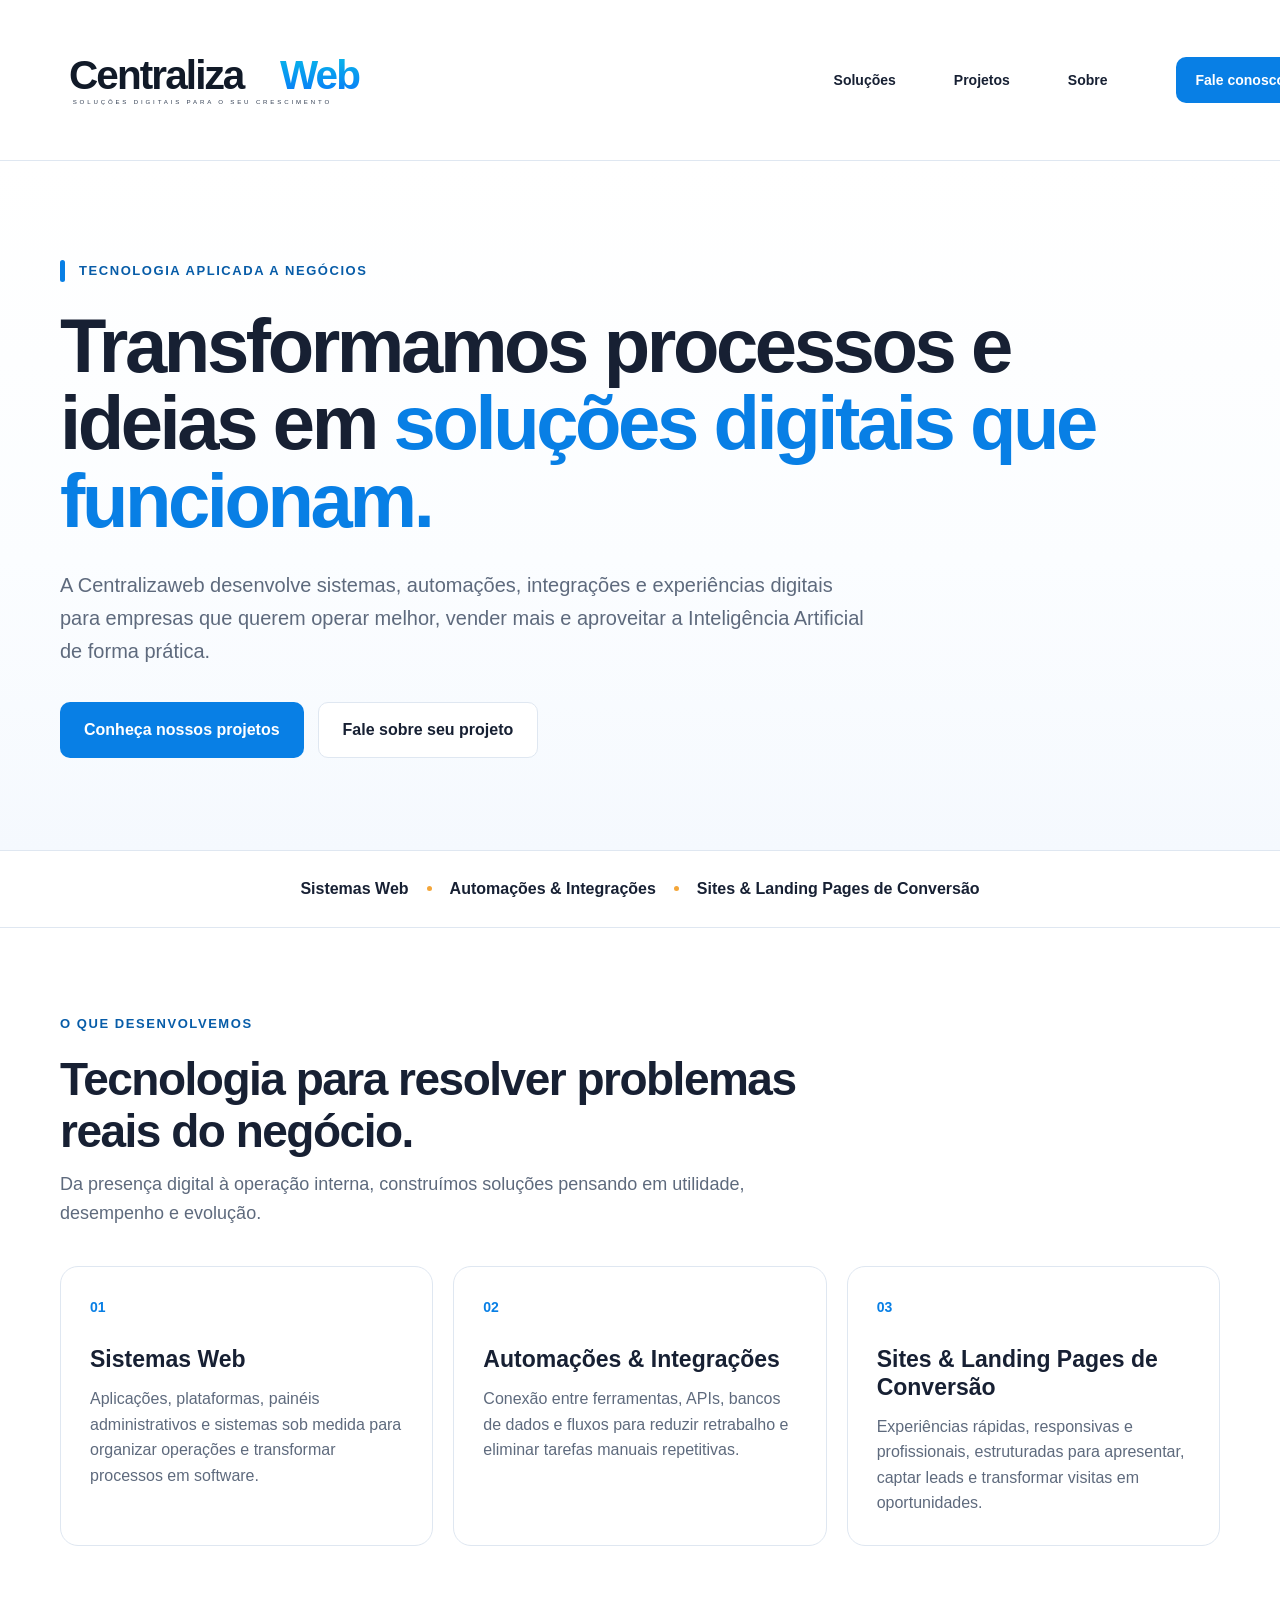
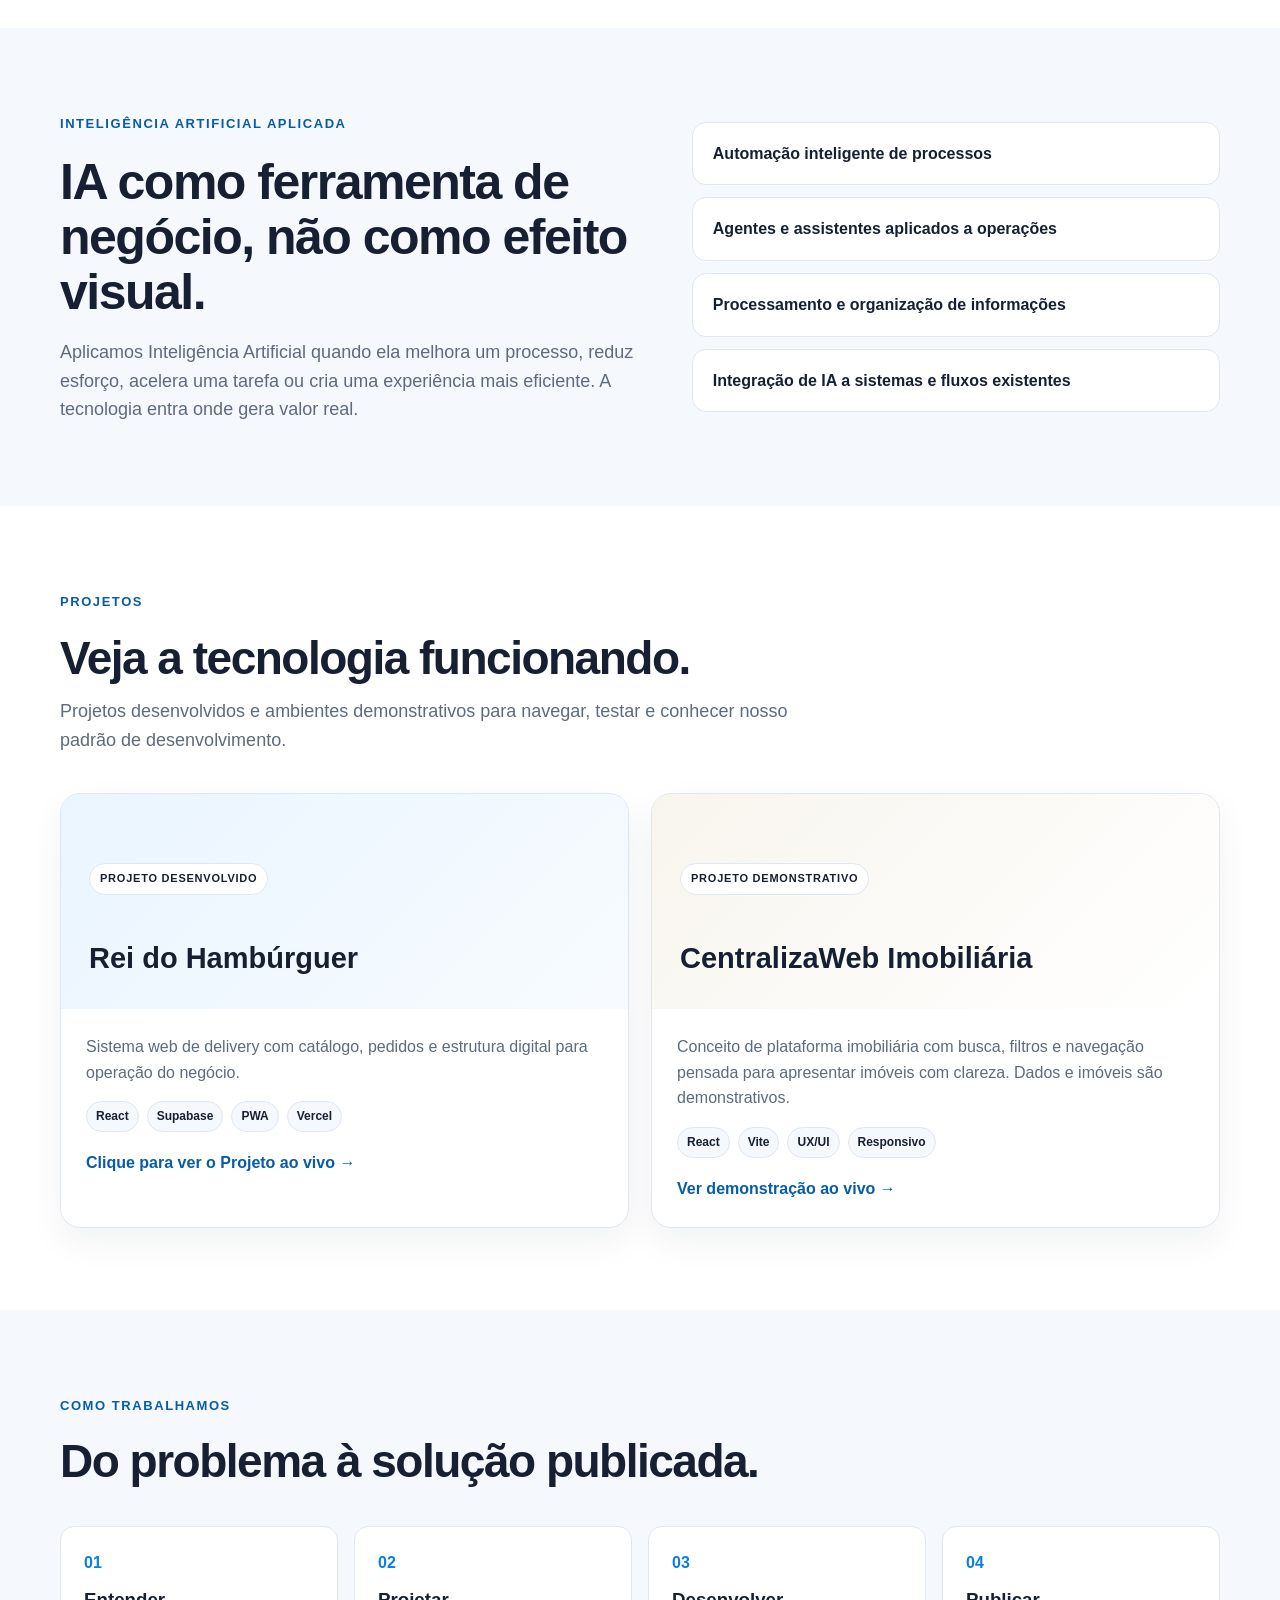
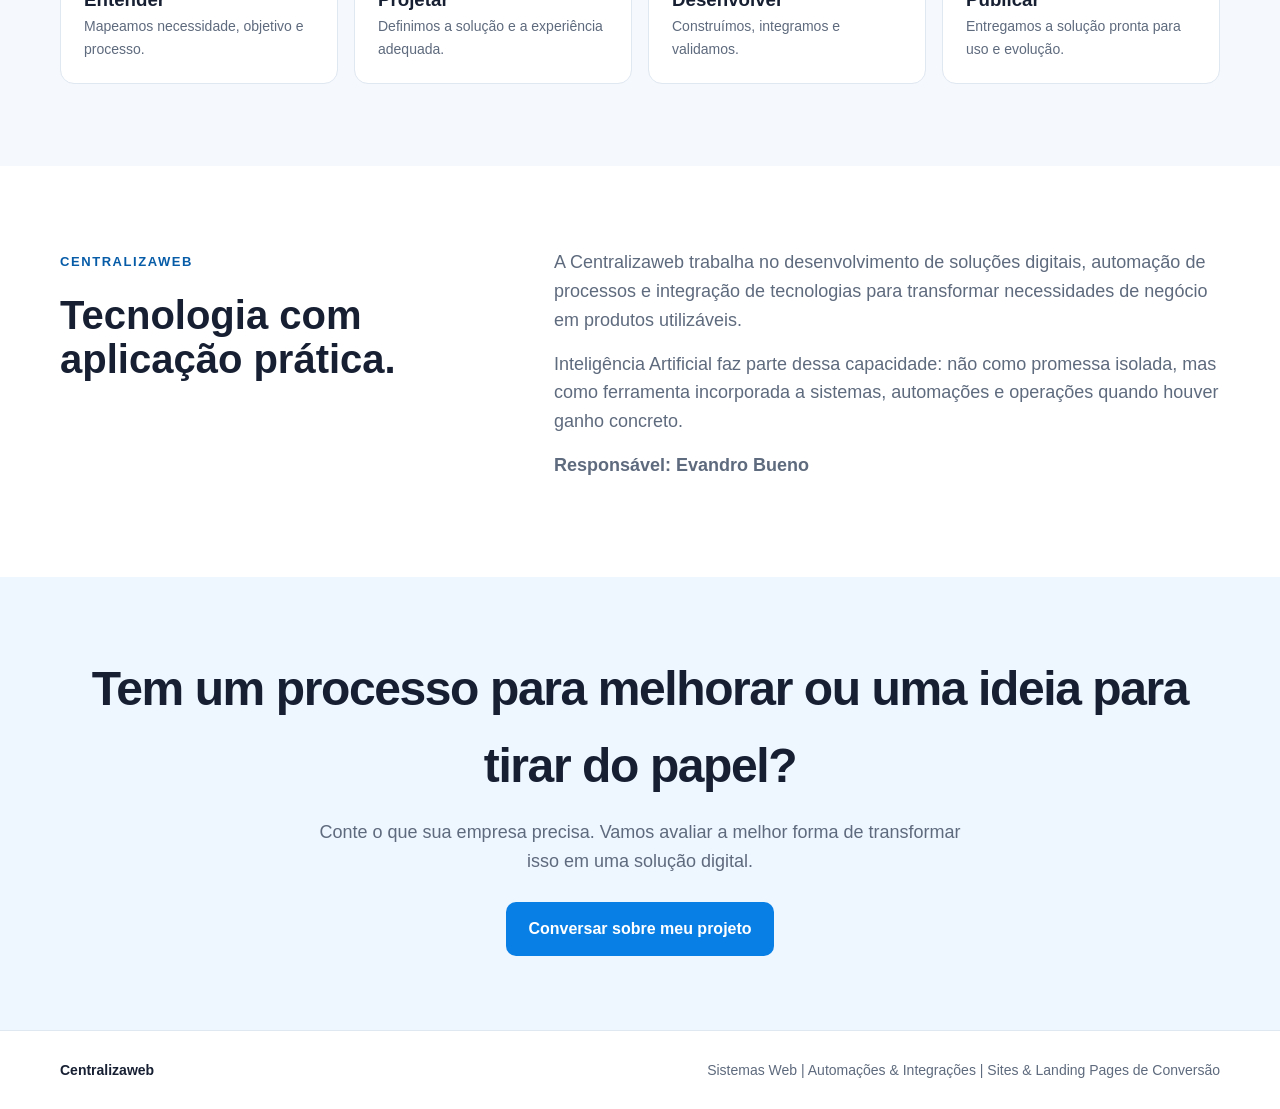
==== commit 8a50eee2: "Update live project CTA text" ====
--- a/index.html
+++ b/index.html
@@ -1 +1 @@
-<!DOCTYPE html><html lang="pt-BR"><head><meta charset="UTF-8"><meta name="viewport" content="width=device-width,initial-scale=1"><meta name="description" content="Centralizaweb — Sistemas Web, Automações & Integrações e Sites & Landing Pages de Conversão. Inteligência Artificial aplicada a negócios."><title>Centralizaweb | Tecnologia aplicada a negócios</title><style>:root{--blue:#087fe5;--dark:#075ca8;--ink:#172033;--muted:#5e6a7d;--soft:#f5f8fc;--line:#dfe7f1;--warm:#f4a63a}*{box-sizing:border-box;margin:0;padding:0}html{scroll-behavior:smooth}body{font-family:Inter,Segoe UI,Arial,sans-serif;color:var(--ink);line-height:1.6;background:#fff}a{color:inherit}.wrap{width:min(1160px,calc(100% - 40px));margin:auto}.site-header{background:#fff;border-bottom:1px solid var(--line)}.nav{min-height:160px;display:flex;align-items:center;position:relative}.brand{display:flex;align-items:center;text-decoration:none;width:320px;flex:0 0 320px}.brand img{display:block;width:100%;height:auto}.links{display:flex;align-items:center;justify-content:flex-end;gap:58px;margin-left:auto;transform:translateX(155px)}.links a{text-decoration:none;font-weight:650;font-size:14px}.nav-cta,.btn{display:inline-flex;align-items:center;justify-content:center;border-radius:10px;text-decoration:none;font-weight:750}.nav-cta,.primary{background:var(--blue);color:#fff}.nav-cta{margin-left:10px;padding:12px 20px}.btn{padding:14px 22px}.secondary{background:#fff;border:1px solid var(--line)}.hero{padding:96px 0 92px;background:linear-gradient(180deg,#fff 0%,#fbfdff 58%,#f5f9fe 100%)}.kicker{display:inline-block;color:var(--dark);font-weight:800;font-size:13px;text-transform:uppercase;letter-spacing:.12em;margin-bottom:20px}.hero .kicker{position:relative;padding-left:19px;margin-bottom:25px}.hero .kicker:before{content:"";position:absolute;left:0;top:50%;width:5px;height:22px;border-radius:4px;background:var(--blue);transform:translateY(-50%)}.hero h1{font-size:clamp(48px,6vw,76px);line-height:1.02;letter-spacing:-3.4px;max-width:1040px}.hero h1 strong{color:var(--blue)}.hero p{font-size:20px;line-height:1.65;color:var(--muted);max-width:810px;margin:30px 0 34px}.hero .actions{display:flex;gap:14px;flex-wrap:wrap}.hero .btn{min-height:52px;padding:14px 24px}.actions{display:flex;gap:13px;flex-wrap:wrap}.position{padding:25px 0;border-block:1px solid var(--line)}.position .wrap{display:flex;align-items:center;justify-content:center;gap:18px;flex-wrap:wrap;font-weight:800}.position i{width:5px;height:5px;border-radius:50%;background:var(--warm)}section{padding:82px 0}.section-head{max-width:760px;margin-bottom:38px}.section-head h2{font-size:clamp(31px,4vw,46px);line-height:1.12;letter-spacing:-1.5px}.section-head p{color:var(--muted);font-size:18px;margin-top:13px}.cards{display:grid;grid-template-columns:repeat(3,1fr);gap:20px}.card{border:1px solid var(--line);border-radius:18px;padding:29px}.num{font-weight:900;color:var(--blue);font-size:14px;margin-bottom:28px}.card h3{font-size:23px;line-height:1.2;margin-bottom:12px}.card p,.project-body p,.about p,.ai p{color:var(--muted)}.ai,.process{background:var(--soft)}.ai-box{display:grid;grid-template-columns:1.05fr .95fr;gap:48px;align-items:center}.ai h2{font-size:clamp(32px,4vw,50px);line-height:1.1;letter-spacing:-1.5px}.ai p{font-size:18px;margin-top:18px}.ai-points{display:grid;gap:12px}.ai-point{background:#fff;border:1px solid var(--line);border-radius:14px;padding:18px 20px;font-weight:700}.projects{display:grid;grid-template-columns:repeat(2,1fr);gap:22px}.project{border:1px solid var(--line);border-radius:20px;overflow:hidden;background:#fff;box-shadow:0 14px 35px rgba(23,32,51,.06)}.project-top{min-height:215px;padding:28px;background:linear-gradient(135deg,#eaf5ff,#f7fbff);display:flex;flex-direction:column;justify-content:flex-end}.project.demo .project-top{background:linear-gradient(135deg,#f8f5ee,#fff)}.badge{align-self:flex-start;background:#fff;border:1px solid var(--line);border-radius:999px;padding:6px 10px;font-size:11px;font-weight:800;text-transform:uppercase;letter-spacing:.07em;margin-bottom:40px}.project h3{font-size:29px}.project-body{padding:25px}.project-body p{margin-bottom:16px}.tags{display:flex;gap:8px;flex-wrap:wrap;margin-bottom:18px}.tag{font-size:12px;font-weight:750;background:var(--soft);border:1px solid var(--line);padding:5px 9px;border-radius:999px}.project-body a{color:var(--dark);font-weight:800;text-decoration:none}.steps{display:grid;grid-template-columns:repeat(4,1fr);gap:16px}.step{background:#fff;border:1px solid var(--line);border-radius:14px;padding:23px}.step b{display:block;color:var(--blue);margin-bottom:10px}.step p{font-size:14px;color:var(--muted)}.about{display:grid;grid-template-columns:.8fr 1.2fr;gap:50px}.about h2{font-size:40px;line-height:1.1}.about p{font-size:18px;margin-bottom:15px}.closing{padding:74px 0;background:#eef6ff;text-align:center}.closing h2{font-size:clamp(32px,4vw,48px);letter-spacing:-1.4px}.closing p{color:var(--muted);font-size:18px;max-width:650px;margin:14px auto 26px}footer{padding:28px 0;border-top:1px solid var(--line);color:var(--muted);font-size:14px}.foot{display:flex;justify-content:space-between;gap:20px;flex-wrap:wrap}.foot strong{color:var(--ink)}@media(max-width:1300px) and (min-width:1201px){.links{transform:translateX(85px)}}@media(max-width:1200px) and (min-width:1001px){.links{transform:translateX(20px);gap:44px}}@media(max-width:1000px) and (min-width:821px){.nav{min-height:130px}.brand{width:270px;flex-basis:270px}.links{gap:26px;transform:none}.nav-cta{margin-left:4px}.hero{padding-top:92px}}@media(max-width:820px){.site-header{border-bottom:0}.nav{height:auto;min-height:92px;display:flex;align-items:center;justify-content:space-between;gap:28px;border-bottom:1px solid var(--line)}.links{margin-left:auto;gap:0;transform:none}.links a:not(.nav-cta){display:none}.brand{flex:0 1 260px;width:auto}.brand img{width:min(250px,100%)}.nav-cta{margin-left:0}.hero{padding:90px 0 72px}.hero .kicker{margin-bottom:20px}.hero p{margin:27px 0 32px}.cards,.steps{grid-template-columns:1fr 1fr}.ai-box,.about{grid-template-columns:1fr}.projects{grid-template-columns:1fr}}@media(max-width:560px){.wrap{width:min(100% - 28px,1160px)}.nav{min-height:78px;gap:12px}.brand{flex:1 1 auto}.brand img{width:min(205px,100%)}.nav-cta{padding:9px 11px;font-size:12px;white-space:nowrap}.hero{padding:64px 0 54px}.hero h1{font-size:39px;letter-spacing:-2px}.hero p{font-size:17px}.hero .btn{min-height:48px;padding:12px 18px}.position .wrap{justify-content:flex-start}.position i{display:none}.position span{width:100%;font-size:14px}.cards,.steps{grid-template-columns:1fr}section{padding:62px 0}}</style></head><body><header class="site-header"><nav class="wrap nav" aria-label="Navegação principal"><a class="brand" href="#inicio" aria-label="Centralizaweb"><img src="logo-centralizaweb.svg" alt="Centralizaweb"></a><div class="links"><a href="#solucoes">Soluções</a><a href="#projetos">Projetos</a><a href="#sobre">Sobre</a><a class="nav-cta" href="https://wa.me/5566981114935?text=Ol%C3%A1%21%20Quero%20conversar%20sobre%20um%20projeto." target="_blank" rel="noopener">Fale conosco</a></div></nav></header><main><section class="hero" id="inicio"><div class="wrap"><span class="kicker">Tecnologia aplicada a negócios</span><h1>Transformamos processos e ideias em <strong>soluções digitais que funcionam.</strong></h1><p>A Centralizaweb desenvolve sistemas, automações, integrações e experiências digitais para empresas que querem operar melhor, vender mais e aproveitar a Inteligência Artificial de forma prática.</p><div class="actions"><a class="btn primary" href="#projetos">Conheça nossos projetos</a><a class="btn secondary" href="https://wa.me/5566981114935?text=Ol%C3%A1%21%20Quero%20conversar%20sobre%20um%20projeto." target="_blank" rel="noopener">Fale sobre seu projeto</a></div></div></section><div class="position"><div class="wrap"><span>Sistemas Web</span><i></i><span>Automações &amp; Integrações</span><i></i><span>Sites &amp; Landing Pages de Conversão</span></div></div><section id="solucoes"><div class="wrap"><div class="section-head"><span class="kicker">O que desenvolvemos</span><h2>Tecnologia para resolver problemas reais do negócio.</h2><p>Da presença digital à operação interna, construímos soluções pensando em utilidade, desempenho e evolução.</p></div><div class="cards"><article class="card"><div class="num">01</div><h3>Sistemas Web</h3><p>Aplicações, plataformas, painéis administrativos e sistemas sob medida para organizar operações e transformar processos em software.</p></article><article class="card"><div class="num">02</div><h3>Automações &amp; Integrações</h3><p>Conexão entre ferramentas, APIs, bancos de dados e fluxos para reduzir retrabalho e eliminar tarefas manuais repetitivas.</p></article><article class="card"><div class="num">03</div><h3>Sites &amp; Landing Pages de Conversão</h3><p>Experiências rápidas, responsivas e profissionais, estruturadas para apresentar, captar leads e transformar visitas em oportunidades.</p></article></div></div></section><section class="ai"><div class="wrap ai-box"><div><span class="kicker">Inteligência Artificial aplicada</span><h2>IA como ferramenta de negócio, não como efeito visual.</h2><p>Aplicamos Inteligência Artificial quando ela melhora um processo, reduz esforço, acelera uma tarefa ou cria uma experiência mais eficiente. A tecnologia entra onde gera valor real.</p></div><div class="ai-points"><div class="ai-point">Automação inteligente de processos</div><div class="ai-point">Agentes e assistentes aplicados a operações</div><div class="ai-point">Processamento e organização de informações</div><div class="ai-point">Integração de IA a sistemas e fluxos existentes</div></div></div></section><section id="projetos"><div class="wrap"><div class="section-head"><span class="kicker">Projetos</span><h2>Veja a tecnologia funcionando.</h2><p>Projetos desenvolvidos e ambientes demonstrativos para navegar, testar e conhecer nosso padrão de desenvolvimento.</p></div><div class="projects"><article class="project"><div class="project-top"><span class="badge">Projeto desenvolvido</span><h3>Rei do Hambúrguer</h3></div><div class="project-body"><p>Sistema web de delivery com catálogo, pedidos e estrutura digital para operação do negócio.</p><div class="tags"><span class="tag">React</span><span class="tag">Supabase</span><span class="tag">PWA</span><span class="tag">Vercel</span></div><a href="https://reidohamburguer.centralizaweb.com.br" target="_blank" rel="noopener">Ver projeto ao vivo →</a></div></article><article class="project demo"><div class="project-top"><span class="badge">Projeto demonstrativo</span><h3>CentralizaWeb Imobiliária</h3></div><div class="project-body"><p>Conceito de plataforma imobiliária com busca, filtros e navegação pensada para apresentar imóveis com clareza. Dados e imóveis são demonstrativos.</p><div class="tags"><span class="tag">React</span><span class="tag">Vite</span><span class="tag">UX/UI</span><span class="tag">Responsivo</span></div><a href="https://centralizaweb-horizonte-imoveis.vercel.app" target="_blank" rel="noopener">Ver demonstração ao vivo →</a></div></article></div></div></section><section class="process"><div class="wrap"><div class="section-head"><span class="kicker">Como trabalhamos</span><h2>Do problema à solução publicada.</h2></div><div class="steps"><div class="step"><b>01</b><h3>Entender</h3><p>Mapeamos necessidade, objetivo e processo.</p></div><div class="step"><b>02</b><h3>Projetar</h3><p>Definimos a solução e a experiência adequada.</p></div><div class="step"><b>03</b><h3>Desenvolver</h3><p>Construímos, integramos e validamos.</p></div><div class="step"><b>04</b><h3>Publicar</h3><p>Entregamos a solução pronta para uso e evolução.</p></div></div></div></section><section id="sobre"><div class="wrap about"><div><span class="kicker">Centralizaweb</span><h2>Tecnologia com aplicação prática.</h2></div><div><p>A Centralizaweb trabalha no desenvolvimento de soluções digitais, automação de processos e integração de tecnologias para transformar necessidades de negócio em produtos utilizáveis.</p><p>Inteligência Artificial faz parte dessa capacidade: não como promessa isolada, mas como ferramenta incorporada a sistemas, automações e operações quando houver ganho concreto.</p><p><strong>Responsável: Evandro Bueno</strong></p></div></div></section><section class="closing"><div class="wrap"><h2>Tem um processo para melhorar ou uma ideia para tirar do papel?</h2><p>Conte o que sua empresa precisa. Vamos avaliar a melhor forma de transformar isso em uma solução digital.</p><a class="btn primary" href="https://wa.me/5566981114935?text=Ol%C3%A1%21%20Quero%20conversar%20sobre%20um%20projeto." target="_blank" rel="noopener">Conversar sobre meu projeto</a></div></section></main><footer><div class="wrap foot"><strong>Centralizaweb</strong><span>Sistemas Web | Automações &amp; Integrações | Sites &amp; Landing Pages de Conversão</span></div></footer></body></html>+<!DOCTYPE html><html lang="pt-BR"><head><meta charset="UTF-8"><meta name="viewport" content="width=device-width,initial-scale=1"><meta name="description" content="Centralizaweb — Sistemas Web, Automações & Integrações e Sites & Landing Pages de Conversão. Inteligência Artificial aplicada a negócios."><title>Centralizaweb | Tecnologia aplicada a negócios</title><style>:root{--blue:#087fe5;--dark:#075ca8;--ink:#172033;--muted:#5e6a7d;--soft:#f5f8fc;--line:#dfe7f1;--warm:#f4a63a}*{box-sizing:border-box;margin:0;padding:0}html{scroll-behavior:smooth}body{font-family:Inter,Segoe UI,Arial,sans-serif;color:var(--ink);line-height:1.6;background:#fff}a{color:inherit}.wrap{width:min(1160px,calc(100% - 40px));margin:auto}.site-header{background:#fff;border-bottom:1px solid var(--line)}.nav{min-height:160px;display:flex;align-items:center;position:relative}.brand{display:flex;align-items:center;text-decoration:none;width:320px;flex:0 0 320px}.brand img{display:block;width:100%;height:auto}.links{display:flex;align-items:center;justify-content:flex-end;gap:58px;margin-left:auto;transform:translateX(155px)}.links a{text-decoration:none;font-weight:650;font-size:14px}.nav-cta,.btn{display:inline-flex;align-items:center;justify-content:center;border-radius:10px;text-decoration:none;font-weight:750}.nav-cta,.primary{background:var(--blue);color:#fff}.nav-cta{margin-left:10px;padding:12px 20px}.btn{padding:14px 22px}.secondary{background:#fff;border:1px solid var(--line)}.hero{padding:96px 0 92px;background:linear-gradient(180deg,#fff 0%,#fbfdff 58%,#f5f9fe 100%)}.kicker{display:inline-block;color:var(--dark);font-weight:800;font-size:13px;text-transform:uppercase;letter-spacing:.12em;margin-bottom:20px}.hero .kicker{position:relative;padding-left:19px;margin-bottom:25px}.hero .kicker:before{content:"";position:absolute;left:0;top:50%;width:5px;height:22px;border-radius:4px;background:var(--blue);transform:translateY(-50%)}.hero h1{font-size:clamp(48px,6vw,76px);line-height:1.02;letter-spacing:-3.4px;max-width:1040px}.hero h1 strong{color:var(--blue)}.hero p{font-size:20px;line-height:1.65;color:var(--muted);max-width:810px;margin:30px 0 34px}.hero .actions{display:flex;gap:14px;flex-wrap:wrap}.hero .btn{min-height:52px;padding:14px 24px}.actions{display:flex;gap:13px;flex-wrap:wrap}.position{padding:25px 0;border-block:1px solid var(--line)}.position .wrap{display:flex;align-items:center;justify-content:center;gap:18px;flex-wrap:wrap;font-weight:800}.position i{width:5px;height:5px;border-radius:50%;background:var(--warm)}section{padding:82px 0}.section-head{max-width:760px;margin-bottom:38px}.section-head h2{font-size:clamp(31px,4vw,46px);line-height:1.12;letter-spacing:-1.5px}.section-head p{color:var(--muted);font-size:18px;margin-top:13px}.cards{display:grid;grid-template-columns:repeat(3,1fr);gap:20px}.card{border:1px solid var(--line);border-radius:18px;padding:29px}.num{font-weight:900;color:var(--blue);font-size:14px;margin-bottom:28px}.card h3{font-size:23px;line-height:1.2;margin-bottom:12px}.card p,.project-body p,.about p,.ai p{color:var(--muted)}.ai,.process{background:var(--soft)}.ai-box{display:grid;grid-template-columns:1.05fr .95fr;gap:48px;align-items:center}.ai h2{font-size:clamp(32px,4vw,50px);line-height:1.1;letter-spacing:-1.5px}.ai p{font-size:18px;margin-top:18px}.ai-points{display:grid;gap:12px}.ai-point{background:#fff;border:1px solid var(--line);border-radius:14px;padding:18px 20px;font-weight:700}.projects{display:grid;grid-template-columns:repeat(2,1fr);gap:22px}.project{border:1px solid var(--line);border-radius:20px;overflow:hidden;background:#fff;box-shadow:0 14px 35px rgba(23,32,51,.06)}.project-top{min-height:215px;padding:28px;background:linear-gradient(135deg,#eaf5ff,#f7fbff);display:flex;flex-direction:column;justify-content:flex-end}.project.demo .project-top{background:linear-gradient(135deg,#f8f5ee,#fff)}.badge{align-self:flex-start;background:#fff;border:1px solid var(--line);border-radius:999px;padding:6px 10px;font-size:11px;font-weight:800;text-transform:uppercase;letter-spacing:.07em;margin-bottom:40px}.project h3{font-size:29px}.project-body{padding:25px}.project-body p{margin-bottom:16px}.tags{display:flex;gap:8px;flex-wrap:wrap;margin-bottom:18px}.tag{font-size:12px;font-weight:750;background:var(--soft);border:1px solid var(--line);padding:5px 9px;border-radius:999px}.project-body a{color:var(--dark);font-weight:800;text-decoration:none}.steps{display:grid;grid-template-columns:repeat(4,1fr);gap:16px}.step{background:#fff;border:1px solid var(--line);border-radius:14px;padding:23px}.step b{display:block;color:var(--blue);margin-bottom:10px}.step p{font-size:14px;color:var(--muted)}.about{display:grid;grid-template-columns:.8fr 1.2fr;gap:50px}.about h2{font-size:40px;line-height:1.1}.about p{font-size:18px;margin-bottom:15px}.closing{padding:74px 0;background:#eef6ff;text-align:center}.closing h2{font-size:clamp(32px,4vw,48px);letter-spacing:-1.4px}.closing p{color:var(--muted);font-size:18px;max-width:650px;margin:14px auto 26px}footer{padding:28px 0;border-top:1px solid var(--line);color:var(--muted);font-size:14px}.foot{display:flex;justify-content:space-between;gap:20px;flex-wrap:wrap}.foot strong{color:var(--ink)}@media(max-width:1300px) and (min-width:1201px){.links{transform:translateX(85px)}}@media(max-width:1200px) and (min-width:1001px){.links{transform:translateX(20px);gap:44px}}@media(max-width:1000px) and (min-width:821px){.nav{min-height:130px}.brand{width:270px;flex-basis:270px}.links{gap:26px;transform:none}.nav-cta{margin-left:4px}.hero{padding-top:92px}}@media(max-width:820px){.site-header{border-bottom:0}.nav{height:auto;min-height:92px;display:flex;align-items:center;justify-content:space-between;gap:28px;border-bottom:1px solid var(--line)}.links{margin-left:auto;gap:0;transform:none}.links a:not(.nav-cta){display:none}.brand{flex:0 1 260px;width:auto}.brand img{width:min(250px,100%)}.nav-cta{margin-left:0}.hero{padding:90px 0 72px}.hero .kicker{margin-bottom:20px}.hero p{margin:27px 0 32px}.cards,.steps{grid-template-columns:1fr 1fr}.ai-box,.about{grid-template-columns:1fr}.projects{grid-template-columns:1fr}}@media(max-width:560px){.wrap{width:min(100% - 28px,1160px)}.nav{min-height:78px;gap:12px}.brand{flex:1 1 auto}.brand img{width:min(205px,100%)}.nav-cta{padding:9px 11px;font-size:12px;white-space:nowrap}.hero{padding:64px 0 54px}.hero h1{font-size:39px;letter-spacing:-2px}.hero p{font-size:17px}.hero .btn{min-height:48px;padding:12px 18px}.position .wrap{justify-content:flex-start}.position i{display:none}.position span{width:100%;font-size:14px}.cards,.steps{grid-template-columns:1fr}section{padding:62px 0}}</style></head><body><header class="site-header"><nav class="wrap nav" aria-label="Navegação principal"><a class="brand" href="#inicio" aria-label="Centralizaweb"><img src="logo-centralizaweb.svg" alt="Centralizaweb"></a><div class="links"><a href="#solucoes">Soluções</a><a href="#projetos">Projetos</a><a href="#sobre">Sobre</a><a class="nav-cta" href="https://wa.me/5566981114935?text=Ol%C3%A1%21%20Quero%20conversar%20sobre%20um%20projeto." target="_blank" rel="noopener">Fale conosco</a></div></nav></header><main><section class="hero" id="inicio"><div class="wrap"><span class="kicker">Tecnologia aplicada a negócios</span><h1>Transformamos processos e ideias em <strong>soluções digitais que funcionam.</strong></h1><p>A Centralizaweb desenvolve sistemas, automações, integrações e experiências digitais para empresas que querem operar melhor, vender mais e aproveitar a Inteligência Artificial de forma prática.</p><div class="actions"><a class="btn primary" href="#projetos">Conheça nossos projetos</a><a class="btn secondary" href="https://wa.me/5566981114935?text=Ol%C3%A1%21%20Quero%20conversar%20sobre%20um%20projeto." target="_blank" rel="noopener">Fale sobre seu projeto</a></div></div></section><div class="position"><div class="wrap"><span>Sistemas Web</span><i></i><span>Automações &amp; Integrações</span><i></i><span>Sites &amp; Landing Pages de Conversão</span></div></div><section id="solucoes"><div class="wrap"><div class="section-head"><span class="kicker">O que desenvolvemos</span><h2>Tecnologia para resolver problemas reais do negócio.</h2><p>Da presença digital à operação interna, construímos soluções pensando em utilidade, desempenho e evolução.</p></div><div class="cards"><article class="card"><div class="num">01</div><h3>Sistemas Web</h3><p>Aplicações, plataformas, painéis administrativos e sistemas sob medida para organizar operações e transformar processos em software.</p></article><article class="card"><div class="num">02</div><h3>Automações &amp; Integrações</h3><p>Conexão entre ferramentas, APIs, bancos de dados e fluxos para reduzir retrabalho e eliminar tarefas manuais repetitivas.</p></article><article class="card"><div class="num">03</div><h3>Sites &amp; Landing Pages de Conversão</h3><p>Experiências rápidas, responsivas e profissionais, estruturadas para apresentar, captar leads e transformar visitas em oportunidades.</p></article></div></div></section><section class="ai"><div class="wrap ai-box"><div><span class="kicker">Inteligência Artificial aplicada</span><h2>IA como ferramenta de negócio, não como efeito visual.</h2><p>Aplicamos Inteligência Artificial quando ela melhora um processo, reduz esforço, acelera uma tarefa ou cria uma experiência mais eficiente. A tecnologia entra onde gera valor real.</p></div><div class="ai-points"><div class="ai-point">Automação inteligente de processos</div><div class="ai-point">Agentes e assistentes aplicados a operações</div><div class="ai-point">Processamento e organização de informações</div><div class="ai-point">Integração de IA a sistemas e fluxos existentes</div></div></div></section><section id="projetos"><div class="wrap"><div class="section-head"><span class="kicker">Projetos</span><h2>Veja a tecnologia funcionando.</h2><p>Projetos desenvolvidos e ambientes demonstrativos para navegar, testar e conhecer nosso padrão de desenvolvimento.</p></div><div class="projects"><article class="project"><div class="project-top"><span class="badge">Projeto desenvolvido</span><h3>Rei do Hambúrguer</h3></div><div class="project-body"><p>Sistema web de delivery com catálogo, pedidos e estrutura digital para operação do negócio.</p><div class="tags"><span class="tag">React</span><span class="tag">Supabase</span><span class="tag">PWA</span><span class="tag">Vercel</span></div><a href="https://reidohamburguer.centralizaweb.com.br" target="_blank" rel="noopener">Clique para ver o Projeto ao vivo →</a></div></article><article class="project demo"><div class="project-top"><span class="badge">Projeto demonstrativo</span><h3>CentralizaWeb Imobiliária</h3></div><div class="project-body"><p>Conceito de plataforma imobiliária com busca, filtros e navegação pensada para apresentar imóveis com clareza. Dados e imóveis são demonstrativos.</p><div class="tags"><span class="tag">React</span><span class="tag">Vite</span><span class="tag">UX/UI</span><span class="tag">Responsivo</span></div><a href="https://centralizaweb-horizonte-imoveis.vercel.app" target="_blank" rel="noopener">Ver demonstração ao vivo →</a></div></article></div></div></section><section class="process"><div class="wrap"><div class="section-head"><span class="kicker">Como trabalhamos</span><h2>Do problema à solução publicada.</h2></div><div class="steps"><div class="step"><b>01</b><h3>Entender</h3><p>Mapeamos necessidade, objetivo e processo.</p></div><div class="step"><b>02</b><h3>Projetar</h3><p>Definimos a solução e a experiência adequada.</p></div><div class="step"><b>03</b><h3>Desenvolver</h3><p>Construímos, integramos e validamos.</p></div><div class="step"><b>04</b><h3>Publicar</h3><p>Entregamos a solução pronta para uso e evolução.</p></div></div></div></section><section id="sobre"><div class="wrap about"><div><span class="kicker">Centralizaweb</span><h2>Tecnologia com aplicação prática.</h2></div><div><p>A Centralizaweb trabalha no desenvolvimento de soluções digitais, automação de processos e integração de tecnologias para transformar necessidades de negócio em produtos utilizáveis.</p><p>Inteligência Artificial faz parte dessa capacidade: não como promessa isolada, mas como ferramenta incorporada a sistemas, automações e operações quando houver ganho concreto.</p><p><strong>Responsável: Evandro Bueno</strong></p></div></div></section><section class="closing"><div class="wrap"><h2>Tem um processo para melhorar ou uma ideia para tirar do papel?</h2><p>Conte o que sua empresa precisa. Vamos avaliar a melhor forma de transformar isso em uma solução digital.</p><a class="btn primary" href="https://wa.me/5566981114935?text=Ol%C3%A1%21%20Quero%20conversar%20sobre%20um%20projeto." target="_blank" rel="noopener">Conversar sobre meu projeto</a></div></section></main><footer><div class="wrap foot"><strong>Centralizaweb</strong><span>Sistemas Web | Automações &amp; Integrações | Sites &amp; Landing Pages de Conversão</span></div></footer></body></html>
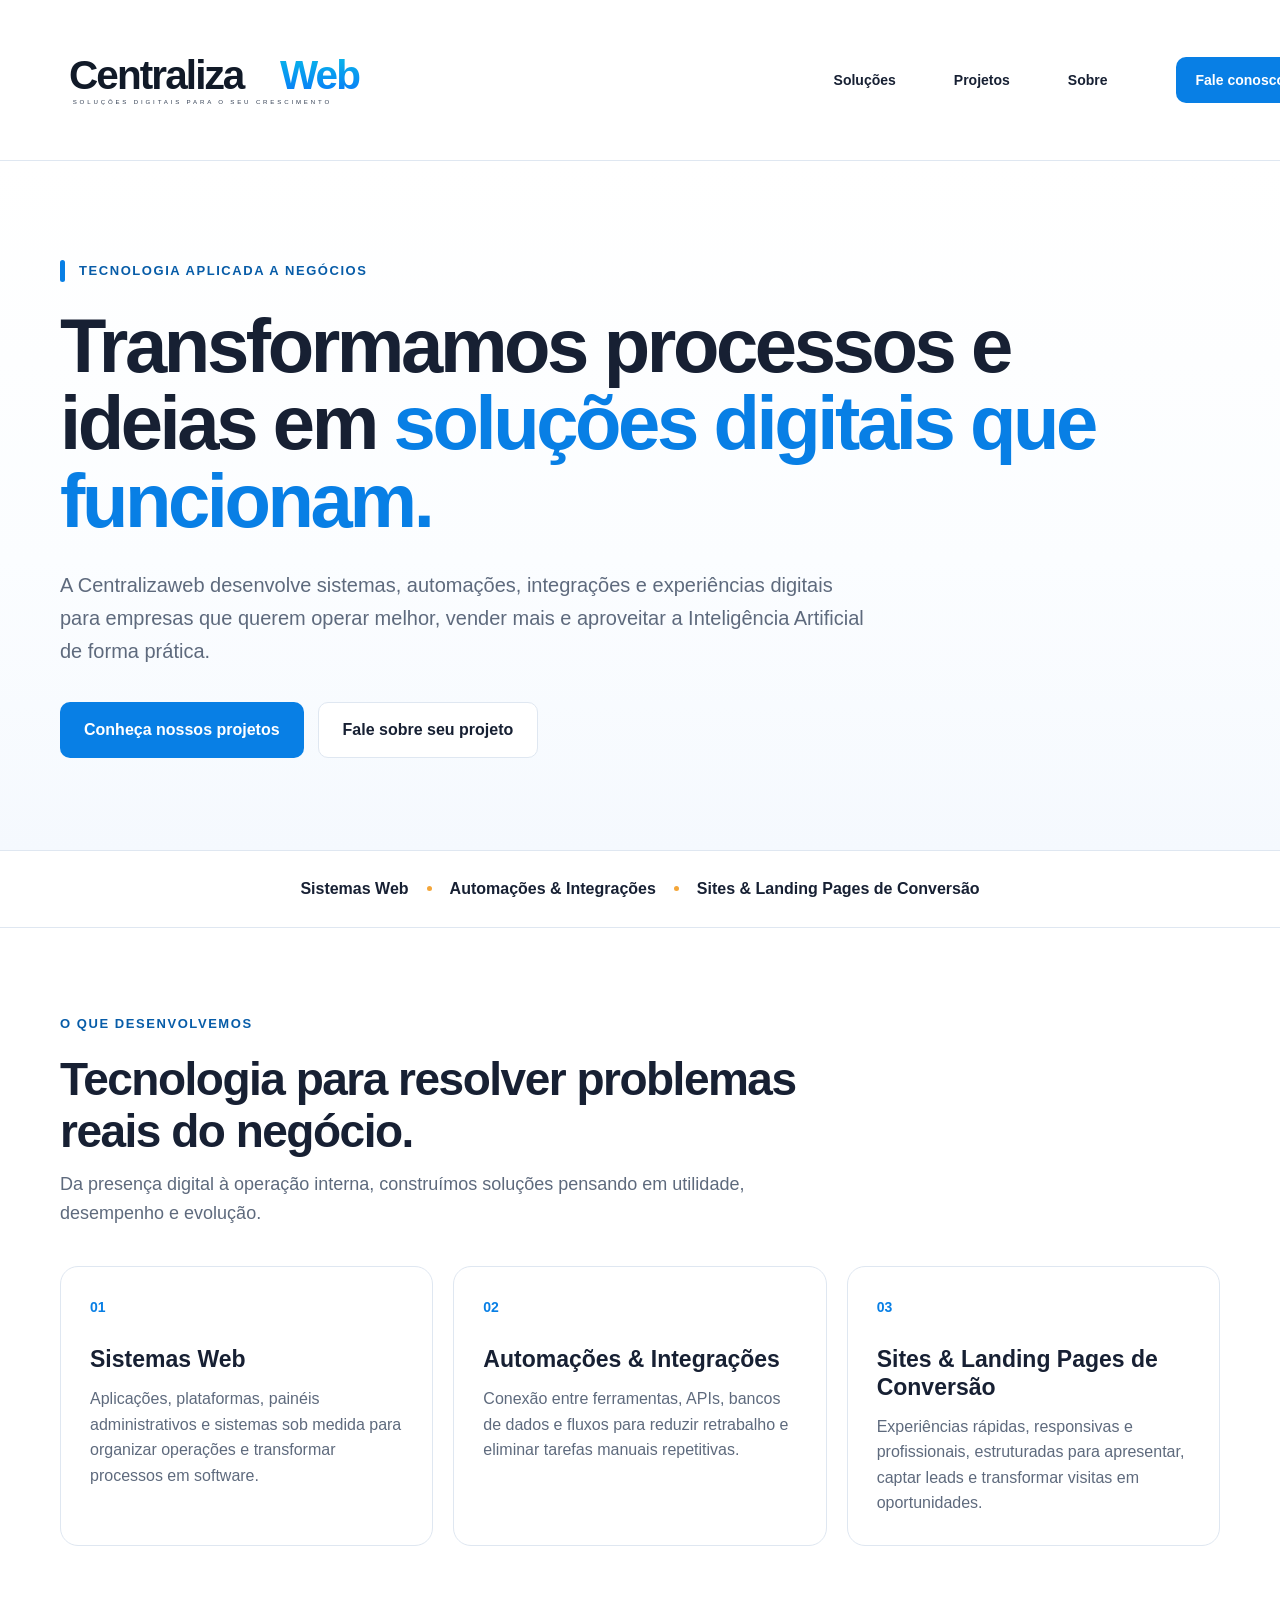
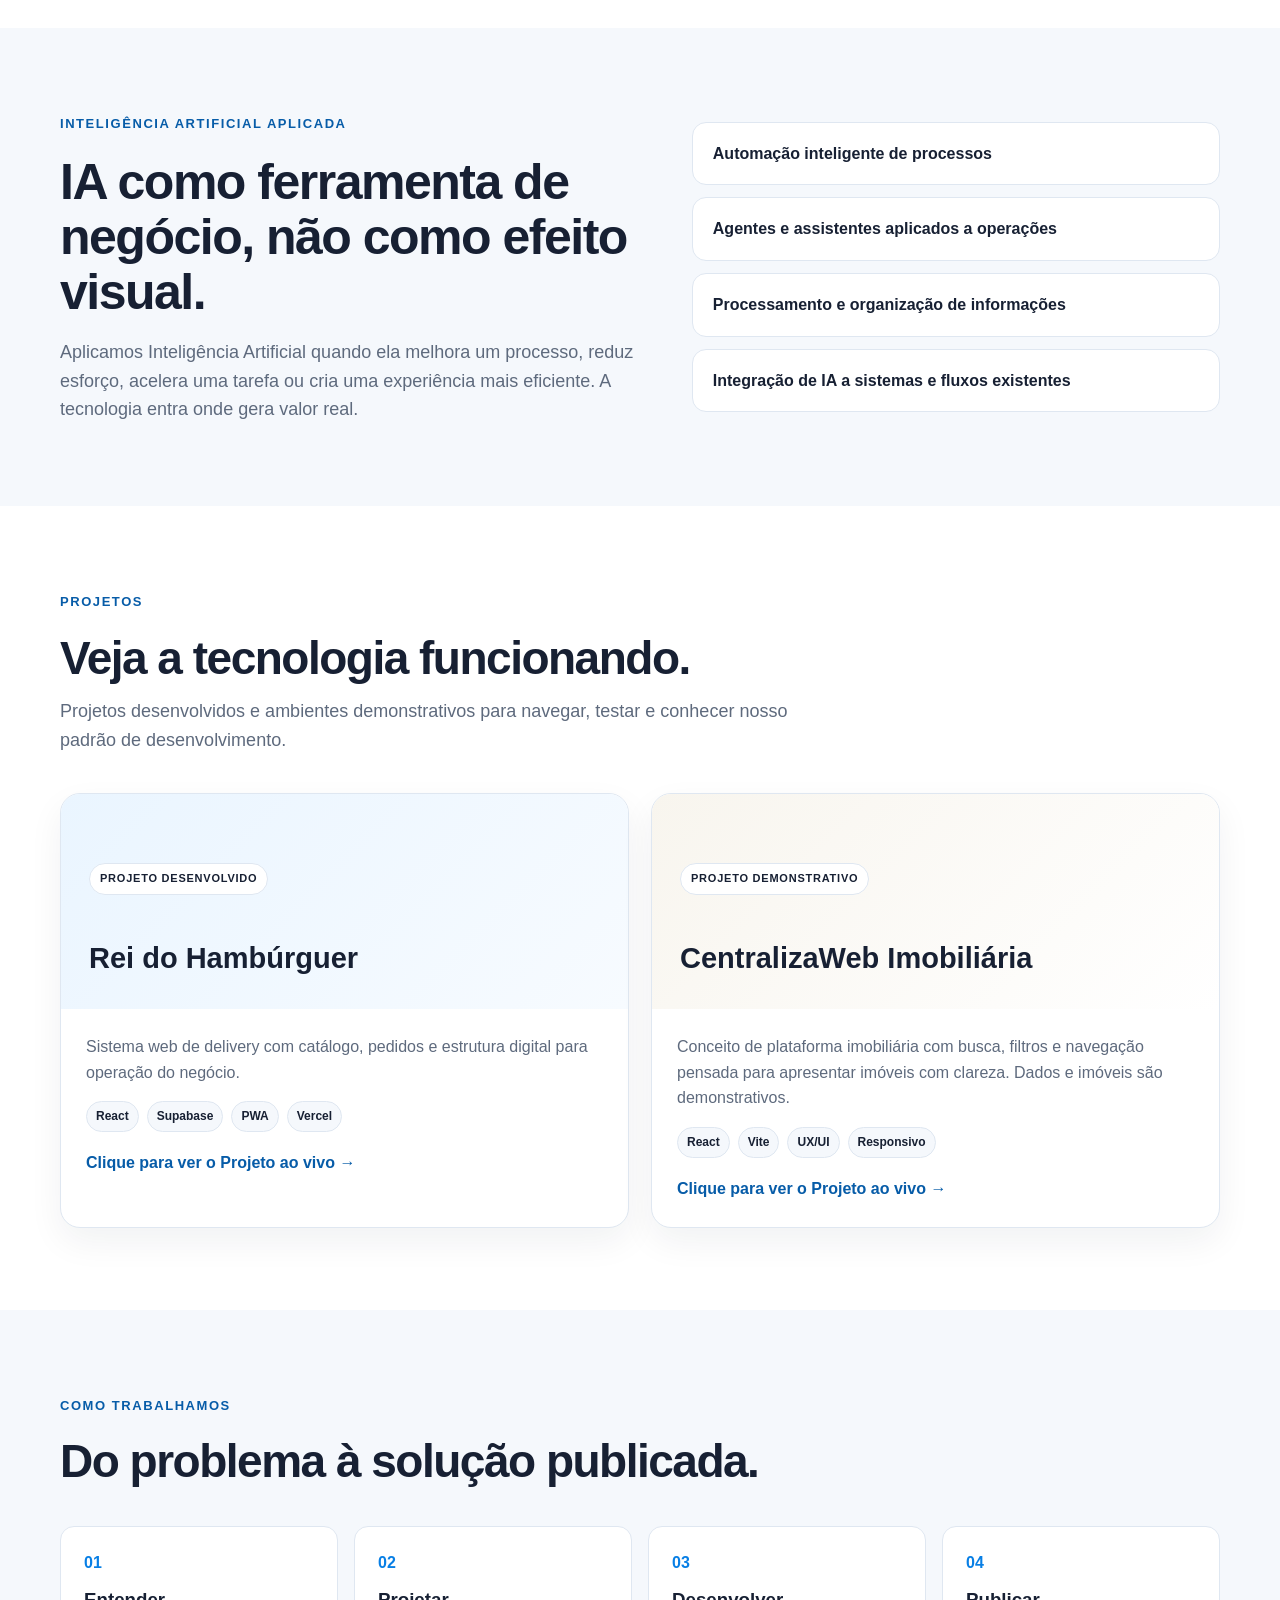
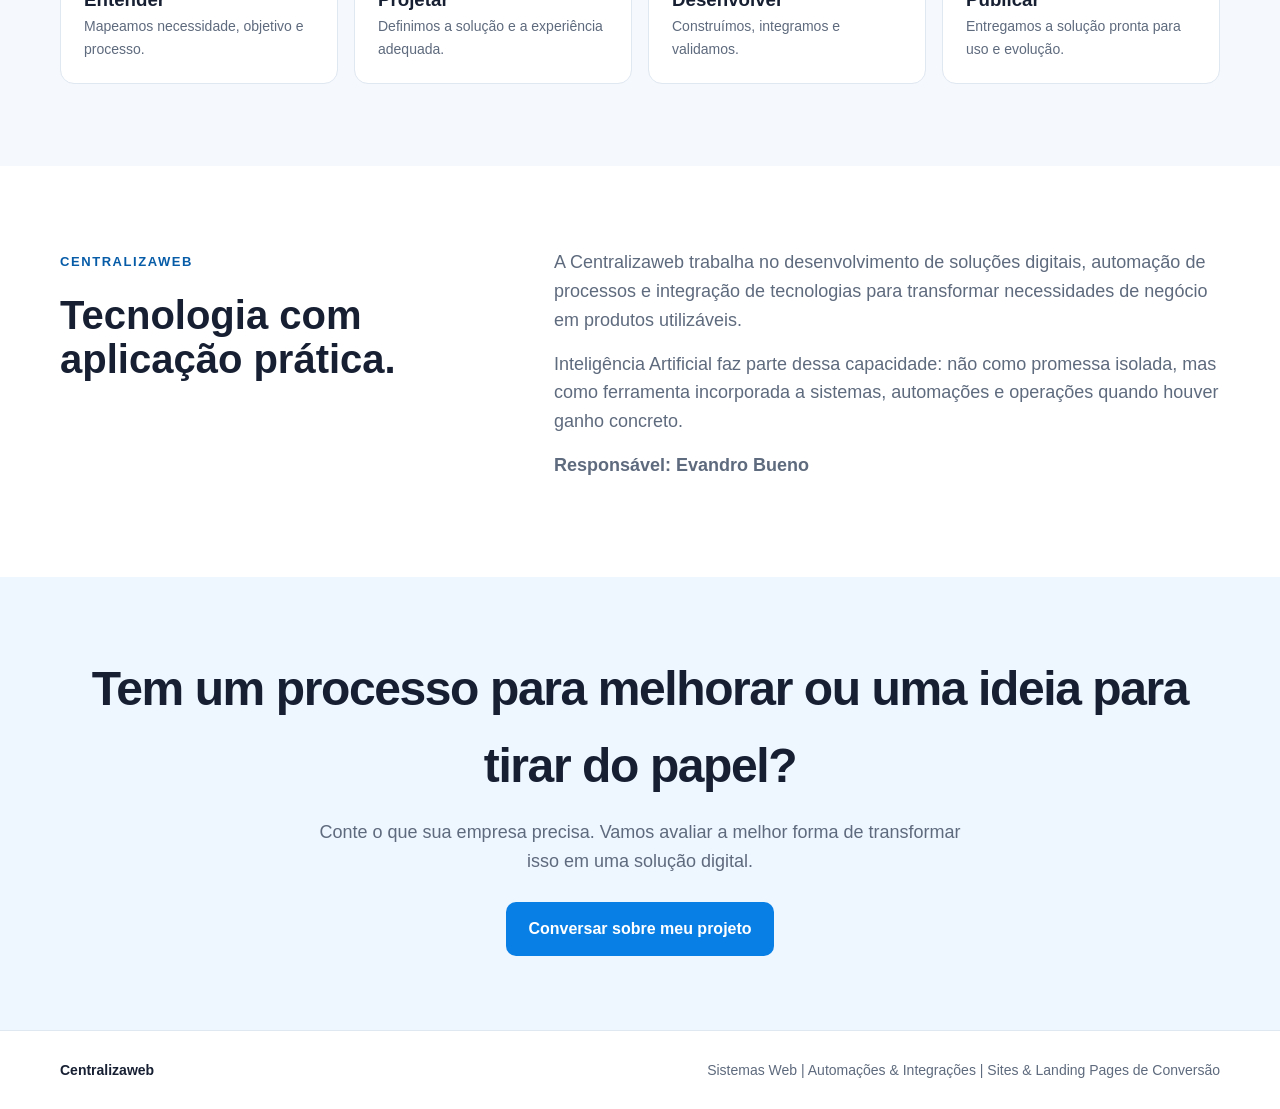
==== commit ff927751: "Update real estate project CTA text" ====
--- a/index.html
+++ b/index.html
@@ -1 +1 @@
-<!DOCTYPE html><html lang="pt-BR"><head><meta charset="UTF-8"><meta name="viewport" content="width=device-width,initial-scale=1"><meta name="description" content="Centralizaweb — Sistemas Web, Automações & Integrações e Sites & Landing Pages de Conversão. Inteligência Artificial aplicada a negócios."><title>Centralizaweb | Tecnologia aplicada a negócios</title><style>:root{--blue:#087fe5;--dark:#075ca8;--ink:#172033;--muted:#5e6a7d;--soft:#f5f8fc;--line:#dfe7f1;--warm:#f4a63a}*{box-sizing:border-box;margin:0;padding:0}html{scroll-behavior:smooth}body{font-family:Inter,Segoe UI,Arial,sans-serif;color:var(--ink);line-height:1.6;background:#fff}a{color:inherit}.wrap{width:min(1160px,calc(100% - 40px));margin:auto}.site-header{background:#fff;border-bottom:1px solid var(--line)}.nav{min-height:160px;display:flex;align-items:center;position:relative}.brand{display:flex;align-items:center;text-decoration:none;width:320px;flex:0 0 320px}.brand img{display:block;width:100%;height:auto}.links{display:flex;align-items:center;justify-content:flex-end;gap:58px;margin-left:auto;transform:translateX(155px)}.links a{text-decoration:none;font-weight:650;font-size:14px}.nav-cta,.btn{display:inline-flex;align-items:center;justify-content:center;border-radius:10px;text-decoration:none;font-weight:750}.nav-cta,.primary{background:var(--blue);color:#fff}.nav-cta{margin-left:10px;padding:12px 20px}.btn{padding:14px 22px}.secondary{background:#fff;border:1px solid var(--line)}.hero{padding:96px 0 92px;background:linear-gradient(180deg,#fff 0%,#fbfdff 58%,#f5f9fe 100%)}.kicker{display:inline-block;color:var(--dark);font-weight:800;font-size:13px;text-transform:uppercase;letter-spacing:.12em;margin-bottom:20px}.hero .kicker{position:relative;padding-left:19px;margin-bottom:25px}.hero .kicker:before{content:"";position:absolute;left:0;top:50%;width:5px;height:22px;border-radius:4px;background:var(--blue);transform:translateY(-50%)}.hero h1{font-size:clamp(48px,6vw,76px);line-height:1.02;letter-spacing:-3.4px;max-width:1040px}.hero h1 strong{color:var(--blue)}.hero p{font-size:20px;line-height:1.65;color:var(--muted);max-width:810px;margin:30px 0 34px}.hero .actions{display:flex;gap:14px;flex-wrap:wrap}.hero .btn{min-height:52px;padding:14px 24px}.actions{display:flex;gap:13px;flex-wrap:wrap}.position{padding:25px 0;border-block:1px solid var(--line)}.position .wrap{display:flex;align-items:center;justify-content:center;gap:18px;flex-wrap:wrap;font-weight:800}.position i{width:5px;height:5px;border-radius:50%;background:var(--warm)}section{padding:82px 0}.section-head{max-width:760px;margin-bottom:38px}.section-head h2{font-size:clamp(31px,4vw,46px);line-height:1.12;letter-spacing:-1.5px}.section-head p{color:var(--muted);font-size:18px;margin-top:13px}.cards{display:grid;grid-template-columns:repeat(3,1fr);gap:20px}.card{border:1px solid var(--line);border-radius:18px;padding:29px}.num{font-weight:900;color:var(--blue);font-size:14px;margin-bottom:28px}.card h3{font-size:23px;line-height:1.2;margin-bottom:12px}.card p,.project-body p,.about p,.ai p{color:var(--muted)}.ai,.process{background:var(--soft)}.ai-box{display:grid;grid-template-columns:1.05fr .95fr;gap:48px;align-items:center}.ai h2{font-size:clamp(32px,4vw,50px);line-height:1.1;letter-spacing:-1.5px}.ai p{font-size:18px;margin-top:18px}.ai-points{display:grid;gap:12px}.ai-point{background:#fff;border:1px solid var(--line);border-radius:14px;padding:18px 20px;font-weight:700}.projects{display:grid;grid-template-columns:repeat(2,1fr);gap:22px}.project{border:1px solid var(--line);border-radius:20px;overflow:hidden;background:#fff;box-shadow:0 14px 35px rgba(23,32,51,.06)}.project-top{min-height:215px;padding:28px;background:linear-gradient(135deg,#eaf5ff,#f7fbff);display:flex;flex-direction:column;justify-content:flex-end}.project.demo .project-top{background:linear-gradient(135deg,#f8f5ee,#fff)}.badge{align-self:flex-start;background:#fff;border:1px solid var(--line);border-radius:999px;padding:6px 10px;font-size:11px;font-weight:800;text-transform:uppercase;letter-spacing:.07em;margin-bottom:40px}.project h3{font-size:29px}.project-body{padding:25px}.project-body p{margin-bottom:16px}.tags{display:flex;gap:8px;flex-wrap:wrap;margin-bottom:18px}.tag{font-size:12px;font-weight:750;background:var(--soft);border:1px solid var(--line);padding:5px 9px;border-radius:999px}.project-body a{color:var(--dark);font-weight:800;text-decoration:none}.steps{display:grid;grid-template-columns:repeat(4,1fr);gap:16px}.step{background:#fff;border:1px solid var(--line);border-radius:14px;padding:23px}.step b{display:block;color:var(--blue);margin-bottom:10px}.step p{font-size:14px;color:var(--muted)}.about{display:grid;grid-template-columns:.8fr 1.2fr;gap:50px}.about h2{font-size:40px;line-height:1.1}.about p{font-size:18px;margin-bottom:15px}.closing{padding:74px 0;background:#eef6ff;text-align:center}.closing h2{font-size:clamp(32px,4vw,48px);letter-spacing:-1.4px}.closing p{color:var(--muted);font-size:18px;max-width:650px;margin:14px auto 26px}footer{padding:28px 0;border-top:1px solid var(--line);color:var(--muted);font-size:14px}.foot{display:flex;justify-content:space-between;gap:20px;flex-wrap:wrap}.foot strong{color:var(--ink)}@media(max-width:1300px) and (min-width:1201px){.links{transform:translateX(85px)}}@media(max-width:1200px) and (min-width:1001px){.links{transform:translateX(20px);gap:44px}}@media(max-width:1000px) and (min-width:821px){.nav{min-height:130px}.brand{width:270px;flex-basis:270px}.links{gap:26px;transform:none}.nav-cta{margin-left:4px}.hero{padding-top:92px}}@media(max-width:820px){.site-header{border-bottom:0}.nav{height:auto;min-height:92px;display:flex;align-items:center;justify-content:space-between;gap:28px;border-bottom:1px solid var(--line)}.links{margin-left:auto;gap:0;transform:none}.links a:not(.nav-cta){display:none}.brand{flex:0 1 260px;width:auto}.brand img{width:min(250px,100%)}.nav-cta{margin-left:0}.hero{padding:90px 0 72px}.hero .kicker{margin-bottom:20px}.hero p{margin:27px 0 32px}.cards,.steps{grid-template-columns:1fr 1fr}.ai-box,.about{grid-template-columns:1fr}.projects{grid-template-columns:1fr}}@media(max-width:560px){.wrap{width:min(100% - 28px,1160px)}.nav{min-height:78px;gap:12px}.brand{flex:1 1 auto}.brand img{width:min(205px,100%)}.nav-cta{padding:9px 11px;font-size:12px;white-space:nowrap}.hero{padding:64px 0 54px}.hero h1{font-size:39px;letter-spacing:-2px}.hero p{font-size:17px}.hero .btn{min-height:48px;padding:12px 18px}.position .wrap{justify-content:flex-start}.position i{display:none}.position span{width:100%;font-size:14px}.cards,.steps{grid-template-columns:1fr}section{padding:62px 0}}</style></head><body><header class="site-header"><nav class="wrap nav" aria-label="Navegação principal"><a class="brand" href="#inicio" aria-label="Centralizaweb"><img src="logo-centralizaweb.svg" alt="Centralizaweb"></a><div class="links"><a href="#solucoes">Soluções</a><a href="#projetos">Projetos</a><a href="#sobre">Sobre</a><a class="nav-cta" href="https://wa.me/5566981114935?text=Ol%C3%A1%21%20Quero%20conversar%20sobre%20um%20projeto." target="_blank" rel="noopener">Fale conosco</a></div></nav></header><main><section class="hero" id="inicio"><div class="wrap"><span class="kicker">Tecnologia aplicada a negócios</span><h1>Transformamos processos e ideias em <strong>soluções digitais que funcionam.</strong></h1><p>A Centralizaweb desenvolve sistemas, automações, integrações e experiências digitais para empresas que querem operar melhor, vender mais e aproveitar a Inteligência Artificial de forma prática.</p><div class="actions"><a class="btn primary" href="#projetos">Conheça nossos projetos</a><a class="btn secondary" href="https://wa.me/5566981114935?text=Ol%C3%A1%21%20Quero%20conversar%20sobre%20um%20projeto." target="_blank" rel="noopener">Fale sobre seu projeto</a></div></div></section><div class="position"><div class="wrap"><span>Sistemas Web</span><i></i><span>Automações &amp; Integrações</span><i></i><span>Sites &amp; Landing Pages de Conversão</span></div></div><section id="solucoes"><div class="wrap"><div class="section-head"><span class="kicker">O que desenvolvemos</span><h2>Tecnologia para resolver problemas reais do negócio.</h2><p>Da presença digital à operação interna, construímos soluções pensando em utilidade, desempenho e evolução.</p></div><div class="cards"><article class="card"><div class="num">01</div><h3>Sistemas Web</h3><p>Aplicações, plataformas, painéis administrativos e sistemas sob medida para organizar operações e transformar processos em software.</p></article><article class="card"><div class="num">02</div><h3>Automações &amp; Integrações</h3><p>Conexão entre ferramentas, APIs, bancos de dados e fluxos para reduzir retrabalho e eliminar tarefas manuais repetitivas.</p></article><article class="card"><div class="num">03</div><h3>Sites &amp; Landing Pages de Conversão</h3><p>Experiências rápidas, responsivas e profissionais, estruturadas para apresentar, captar leads e transformar visitas em oportunidades.</p></article></div></div></section><section class="ai"><div class="wrap ai-box"><div><span class="kicker">Inteligência Artificial aplicada</span><h2>IA como ferramenta de negócio, não como efeito visual.</h2><p>Aplicamos Inteligência Artificial quando ela melhora um processo, reduz esforço, acelera uma tarefa ou cria uma experiência mais eficiente. A tecnologia entra onde gera valor real.</p></div><div class="ai-points"><div class="ai-point">Automação inteligente de processos</div><div class="ai-point">Agentes e assistentes aplicados a operações</div><div class="ai-point">Processamento e organização de informações</div><div class="ai-point">Integração de IA a sistemas e fluxos existentes</div></div></div></section><section id="projetos"><div class="wrap"><div class="section-head"><span class="kicker">Projetos</span><h2>Veja a tecnologia funcionando.</h2><p>Projetos desenvolvidos e ambientes demonstrativos para navegar, testar e conhecer nosso padrão de desenvolvimento.</p></div><div class="projects"><article class="project"><div class="project-top"><span class="badge">Projeto desenvolvido</span><h3>Rei do Hambúrguer</h3></div><div class="project-body"><p>Sistema web de delivery com catálogo, pedidos e estrutura digital para operação do negócio.</p><div class="tags"><span class="tag">React</span><span class="tag">Supabase</span><span class="tag">PWA</span><span class="tag">Vercel</span></div><a href="https://reidohamburguer.centralizaweb.com.br" target="_blank" rel="noopener">Clique para ver o Projeto ao vivo →</a></div></article><article class="project demo"><div class="project-top"><span class="badge">Projeto demonstrativo</span><h3>CentralizaWeb Imobiliária</h3></div><div class="project-body"><p>Conceito de plataforma imobiliária com busca, filtros e navegação pensada para apresentar imóveis com clareza. Dados e imóveis são demonstrativos.</p><div class="tags"><span class="tag">React</span><span class="tag">Vite</span><span class="tag">UX/UI</span><span class="tag">Responsivo</span></div><a href="https://centralizaweb-horizonte-imoveis.vercel.app" target="_blank" rel="noopener">Ver demonstração ao vivo →</a></div></article></div></div></section><section class="process"><div class="wrap"><div class="section-head"><span class="kicker">Como trabalhamos</span><h2>Do problema à solução publicada.</h2></div><div class="steps"><div class="step"><b>01</b><h3>Entender</h3><p>Mapeamos necessidade, objetivo e processo.</p></div><div class="step"><b>02</b><h3>Projetar</h3><p>Definimos a solução e a experiência adequada.</p></div><div class="step"><b>03</b><h3>Desenvolver</h3><p>Construímos, integramos e validamos.</p></div><div class="step"><b>04</b><h3>Publicar</h3><p>Entregamos a solução pronta para uso e evolução.</p></div></div></div></section><section id="sobre"><div class="wrap about"><div><span class="kicker">Centralizaweb</span><h2>Tecnologia com aplicação prática.</h2></div><div><p>A Centralizaweb trabalha no desenvolvimento de soluções digitais, automação de processos e integração de tecnologias para transformar necessidades de negócio em produtos utilizáveis.</p><p>Inteligência Artificial faz parte dessa capacidade: não como promessa isolada, mas como ferramenta incorporada a sistemas, automações e operações quando houver ganho concreto.</p><p><strong>Responsável: Evandro Bueno</strong></p></div></div></section><section class="closing"><div class="wrap"><h2>Tem um processo para melhorar ou uma ideia para tirar do papel?</h2><p>Conte o que sua empresa precisa. Vamos avaliar a melhor forma de transformar isso em uma solução digital.</p><a class="btn primary" href="https://wa.me/5566981114935?text=Ol%C3%A1%21%20Quero%20conversar%20sobre%20um%20projeto." target="_blank" rel="noopener">Conversar sobre meu projeto</a></div></section></main><footer><div class="wrap foot"><strong>Centralizaweb</strong><span>Sistemas Web | Automações &amp; Integrações | Sites &amp; Landing Pages de Conversão</span></div></footer></body></html>+<!DOCTYPE html><html lang="pt-BR"><head><meta charset="UTF-8"><meta name="viewport" content="width=device-width,initial-scale=1"><meta name="description" content="Centralizaweb — Sistemas Web, Automações & Integrações e Sites & Landing Pages de Conversão. Inteligência Artificial aplicada a negócios."><title>Centralizaweb | Tecnologia aplicada a negócios</title><style>:root{--blue:#087fe5;--dark:#075ca8;--ink:#172033;--muted:#5e6a7d;--soft:#f5f8fc;--line:#dfe7f1;--warm:#f4a63a}*{box-sizing:border-box;margin:0;padding:0}html{scroll-behavior:smooth}body{font-family:Inter,Segoe UI,Arial,sans-serif;color:var(--ink);line-height:1.6;background:#fff}a{color:inherit}.wrap{width:min(1160px,calc(100% - 40px));margin:auto}.site-header{background:#fff;border-bottom:1px solid var(--line)}.nav{min-height:160px;display:flex;align-items:center;position:relative}.brand{display:flex;align-items:center;text-decoration:none;width:320px;flex:0 0 320px}.brand img{display:block;width:100%;height:auto}.links{display:flex;align-items:center;justify-content:flex-end;gap:58px;margin-left:auto;transform:translateX(155px)}.links a{text-decoration:none;font-weight:650;font-size:14px}.nav-cta,.btn{display:inline-flex;align-items:center;justify-content:center;border-radius:10px;text-decoration:none;font-weight:750}.nav-cta,.primary{background:var(--blue);color:#fff}.nav-cta{margin-left:10px;padding:12px 20px}.btn{padding:14px 22px}.secondary{background:#fff;border:1px solid var(--line)}.hero{padding:96px 0 92px;background:linear-gradient(180deg,#fff 0%,#fbfdff 58%,#f5f9fe 100%)}.kicker{display:inline-block;color:var(--dark);font-weight:800;font-size:13px;text-transform:uppercase;letter-spacing:.12em;margin-bottom:20px}.hero .kicker{position:relative;padding-left:19px;margin-bottom:25px}.hero .kicker:before{content:"";position:absolute;left:0;top:50%;width:5px;height:22px;border-radius:4px;background:var(--blue);transform:translateY(-50%)}.hero h1{font-size:clamp(48px,6vw,76px);line-height:1.02;letter-spacing:-3.4px;max-width:1040px}.hero h1 strong{color:var(--blue)}.hero p{font-size:20px;line-height:1.65;color:var(--muted);max-width:810px;margin:30px 0 34px}.hero .actions{display:flex;gap:14px;flex-wrap:wrap}.hero .btn{min-height:52px;padding:14px 24px}.actions{display:flex;gap:13px;flex-wrap:wrap}.position{padding:25px 0;border-block:1px solid var(--line)}.position .wrap{display:flex;align-items:center;justify-content:center;gap:18px;flex-wrap:wrap;font-weight:800}.position i{width:5px;height:5px;border-radius:50%;background:var(--warm)}section{padding:82px 0}.section-head{max-width:760px;margin-bottom:38px}.section-head h2{font-size:clamp(31px,4vw,46px);line-height:1.12;letter-spacing:-1.5px}.section-head p{color:var(--muted);font-size:18px;margin-top:13px}.cards{display:grid;grid-template-columns:repeat(3,1fr);gap:20px}.card{border:1px solid var(--line);border-radius:18px;padding:29px}.num{font-weight:900;color:var(--blue);font-size:14px;margin-bottom:28px}.card h3{font-size:23px;line-height:1.2;margin-bottom:12px}.card p,.project-body p,.about p,.ai p{color:var(--muted)}.ai,.process{background:var(--soft)}.ai-box{display:grid;grid-template-columns:1.05fr .95fr;gap:48px;align-items:center}.ai h2{font-size:clamp(32px,4vw,50px);line-height:1.1;letter-spacing:-1.5px}.ai p{font-size:18px;margin-top:18px}.ai-points{display:grid;gap:12px}.ai-point{background:#fff;border:1px solid var(--line);border-radius:14px;padding:18px 20px;font-weight:700}.projects{display:grid;grid-template-columns:repeat(2,1fr);gap:22px}.project{border:1px solid var(--line);border-radius:20px;overflow:hidden;background:#fff;box-shadow:0 14px 35px rgba(23,32,51,.06)}.project-top{min-height:215px;padding:28px;background:linear-gradient(135deg,#eaf5ff,#f7fbff);display:flex;flex-direction:column;justify-content:flex-end}.project.demo .project-top{background:linear-gradient(135deg,#f8f5ee,#fff)}.badge{align-self:flex-start;background:#fff;border:1px solid var(--line);border-radius:999px;padding:6px 10px;font-size:11px;font-weight:800;text-transform:uppercase;letter-spacing:.07em;margin-bottom:40px}.project h3{font-size:29px}.project-body{padding:25px}.project-body p{margin-bottom:16px}.tags{display:flex;gap:8px;flex-wrap:wrap;margin-bottom:18px}.tag{font-size:12px;font-weight:750;background:var(--soft);border:1px solid var(--line);padding:5px 9px;border-radius:999px}.project-body a{color:var(--dark);font-weight:800;text-decoration:none}.steps{display:grid;grid-template-columns:repeat(4,1fr);gap:16px}.step{background:#fff;border:1px solid var(--line);border-radius:14px;padding:23px}.step b{display:block;color:var(--blue);margin-bottom:10px}.step p{font-size:14px;color:var(--muted)}.about{display:grid;grid-template-columns:.8fr 1.2fr;gap:50px}.about h2{font-size:40px;line-height:1.1}.about p{font-size:18px;margin-bottom:15px}.closing{padding:74px 0;background:#eef6ff;text-align:center}.closing h2{font-size:clamp(32px,4vw,48px);letter-spacing:-1.4px}.closing p{color:var(--muted);font-size:18px;max-width:650px;margin:14px auto 26px}footer{padding:28px 0;border-top:1px solid var(--line);color:var(--muted);font-size:14px}.foot{display:flex;justify-content:space-between;gap:20px;flex-wrap:wrap}.foot strong{color:var(--ink)}@media(max-width:1300px) and (min-width:1201px){.links{transform:translateX(85px)}}@media(max-width:1200px) and (min-width:1001px){.links{transform:translateX(20px);gap:44px}}@media(max-width:1000px) and (min-width:821px){.nav{min-height:130px}.brand{width:270px;flex-basis:270px}.links{gap:26px;transform:none}.nav-cta{margin-left:4px}.hero{padding-top:92px}}@media(max-width:820px){.site-header{border-bottom:0}.nav{height:auto;min-height:92px;display:flex;align-items:center;justify-content:space-between;gap:28px;border-bottom:1px solid var(--line)}.links{margin-left:auto;gap:0;transform:none}.links a:not(.nav-cta){display:none}.brand{flex:0 1 260px;width:auto}.brand img{width:min(250px,100%)}.nav-cta{margin-left:0}.hero{padding:90px 0 72px}.hero .kicker{margin-bottom:20px}.hero p{margin:27px 0 32px}.cards,.steps{grid-template-columns:1fr 1fr}.ai-box,.about{grid-template-columns:1fr}.projects{grid-template-columns:1fr}}@media(max-width:560px){.wrap{width:min(100% - 28px,1160px)}.nav{min-height:78px;gap:12px}.brand{flex:1 1 auto}.brand img{width:min(205px,100%)}.nav-cta{padding:9px 11px;font-size:12px;white-space:nowrap}.hero{padding:64px 0 54px}.hero h1{font-size:39px;letter-spacing:-2px}.hero p{font-size:17px}.hero .btn{min-height:48px;padding:12px 18px}.position .wrap{justify-content:flex-start}.position i{display:none}.position span{width:100%;font-size:14px}.cards,.steps{grid-template-columns:1fr}section{padding:62px 0}}</style></head><body><header class="site-header"><nav class="wrap nav" aria-label="Navegação principal"><a class="brand" href="#inicio" aria-label="Centralizaweb"><img src="logo-centralizaweb.svg" alt="Centralizaweb"></a><div class="links"><a href="#solucoes">Soluções</a><a href="#projetos">Projetos</a><a href="#sobre">Sobre</a><a class="nav-cta" href="https://wa.me/5566981114935?text=Ol%C3%A1%21%20Quero%20conversar%20sobre%20um%20projeto." target="_blank" rel="noopener">Fale conosco</a></div></nav></header><main><section class="hero" id="inicio"><div class="wrap"><span class="kicker">Tecnologia aplicada a negócios</span><h1>Transformamos processos e ideias em <strong>soluções digitais que funcionam.</strong></h1><p>A Centralizaweb desenvolve sistemas, automações, integrações e experiências digitais para empresas que querem operar melhor, vender mais e aproveitar a Inteligência Artificial de forma prática.</p><div class="actions"><a class="btn primary" href="#projetos">Conheça nossos projetos</a><a class="btn secondary" href="https://wa.me/5566981114935?text=Ol%C3%A1%21%20Quero%20conversar%20sobre%20um%20projeto." target="_blank" rel="noopener">Fale sobre seu projeto</a></div></div></section><div class="position"><div class="wrap"><span>Sistemas Web</span><i></i><span>Automações &amp; Integrações</span><i></i><span>Sites &amp; Landing Pages de Conversão</span></div></div><section id="solucoes"><div class="wrap"><div class="section-head"><span class="kicker">O que desenvolvemos</span><h2>Tecnologia para resolver problemas reais do negócio.</h2><p>Da presença digital à operação interna, construímos soluções pensando em utilidade, desempenho e evolução.</p></div><div class="cards"><article class="card"><div class="num">01</div><h3>Sistemas Web</h3><p>Aplicações, plataformas, painéis administrativos e sistemas sob medida para organizar operações e transformar processos em software.</p></article><article class="card"><div class="num">02</div><h3>Automações &amp; Integrações</h3><p>Conexão entre ferramentas, APIs, bancos de dados e fluxos para reduzir retrabalho e eliminar tarefas manuais repetitivas.</p></article><article class="card"><div class="num">03</div><h3>Sites &amp; Landing Pages de Conversão</h3><p>Experiências rápidas, responsivas e profissionais, estruturadas para apresentar, captar leads e transformar visitas em oportunidades.</p></article></div></div></section><section class="ai"><div class="wrap ai-box"><div><span class="kicker">Inteligência Artificial aplicada</span><h2>IA como ferramenta de negócio, não como efeito visual.</h2><p>Aplicamos Inteligência Artificial quando ela melhora um processo, reduz esforço, acelera uma tarefa ou cria uma experiência mais eficiente. A tecnologia entra onde gera valor real.</p></div><div class="ai-points"><div class="ai-point">Automação inteligente de processos</div><div class="ai-point">Agentes e assistentes aplicados a operações</div><div class="ai-point">Processamento e organização de informações</div><div class="ai-point">Integração de IA a sistemas e fluxos existentes</div></div></div></section><section id="projetos"><div class="wrap"><div class="section-head"><span class="kicker">Projetos</span><h2>Veja a tecnologia funcionando.</h2><p>Projetos desenvolvidos e ambientes demonstrativos para navegar, testar e conhecer nosso padrão de desenvolvimento.</p></div><div class="projects"><article class="project"><div class="project-top"><span class="badge">Projeto desenvolvido</span><h3>Rei do Hambúrguer</h3></div><div class="project-body"><p>Sistema web de delivery com catálogo, pedidos e estrutura digital para operação do negócio.</p><div class="tags"><span class="tag">React</span><span class="tag">Supabase</span><span class="tag">PWA</span><span class="tag">Vercel</span></div><a href="https://reidohamburguer.centralizaweb.com.br" target="_blank" rel="noopener">Clique para ver o Projeto ao vivo →</a></div></article><article class="project demo"><div class="project-top"><span class="badge">Projeto demonstrativo</span><h3>CentralizaWeb Imobiliária</h3></div><div class="project-body"><p>Conceito de plataforma imobiliária com busca, filtros e navegação pensada para apresentar imóveis com clareza. Dados e imóveis são demonstrativos.</p><div class="tags"><span class="tag">React</span><span class="tag">Vite</span><span class="tag">UX/UI</span><span class="tag">Responsivo</span></div><a href="https://centralizaweb-horizonte-imoveis.vercel.app" target="_blank" rel="noopener">Clique para ver o Projeto ao vivo →</a></div></article></div></div></section><section class="process"><div class="wrap"><div class="section-head"><span class="kicker">Como trabalhamos</span><h2>Do problema à solução publicada.</h2></div><div class="steps"><div class="step"><b>01</b><h3>Entender</h3><p>Mapeamos necessidade, objetivo e processo.</p></div><div class="step"><b>02</b><h3>Projetar</h3><p>Definimos a solução e a experiência adequada.</p></div><div class="step"><b>03</b><h3>Desenvolver</h3><p>Construímos, integramos e validamos.</p></div><div class="step"><b>04</b><h3>Publicar</h3><p>Entregamos a solução pronta para uso e evolução.</p></div></div></div></section><section id="sobre"><div class="wrap about"><div><span class="kicker">Centralizaweb</span><h2>Tecnologia com aplicação prática.</h2></div><div><p>A Centralizaweb trabalha no desenvolvimento de soluções digitais, automação de processos e integração de tecnologias para transformar necessidades de negócio em produtos utilizáveis.</p><p>Inteligência Artificial faz parte dessa capacidade: não como promessa isolada, mas como ferramenta incorporada a sistemas, automações e operações quando houver ganho concreto.</p><p><strong>Responsável: Evandro Bueno</strong></p></div></div></section><section class="closing"><div class="wrap"><h2>Tem um processo para melhorar ou uma ideia para tirar do papel?</h2><p>Conte o que sua empresa precisa. Vamos avaliar a melhor forma de transformar isso em uma solução digital.</p><a class="btn primary" href="https://wa.me/5566981114935?text=Ol%C3%A1%21%20Quero%20conversar%20sobre%20um%20projeto." target="_blank" rel="noopener">Conversar sobre meu projeto</a></div></section></main><footer><div class="wrap foot"><strong>Centralizaweb</strong><span>Sistemas Web | Automações &amp; Integrações | Sites &amp; Landing Pages de Conversão</span></div></footer></body></html>
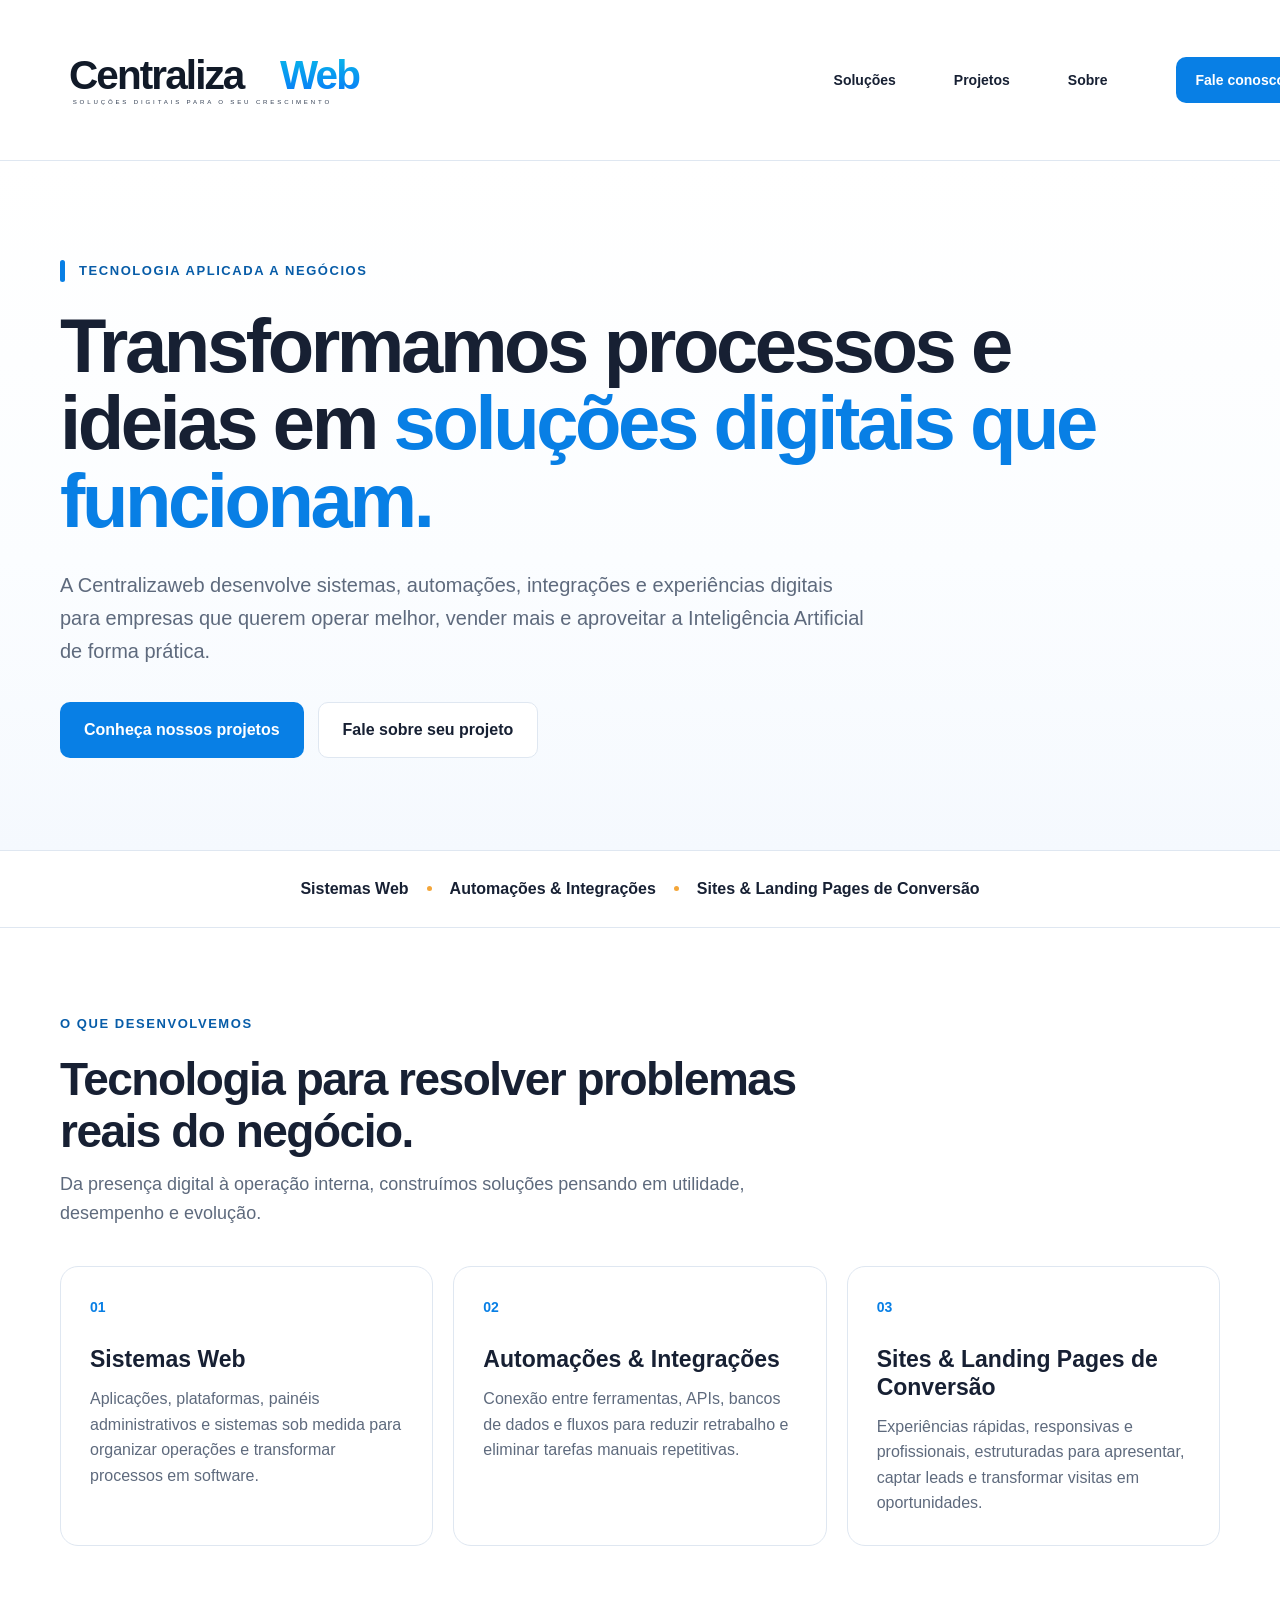
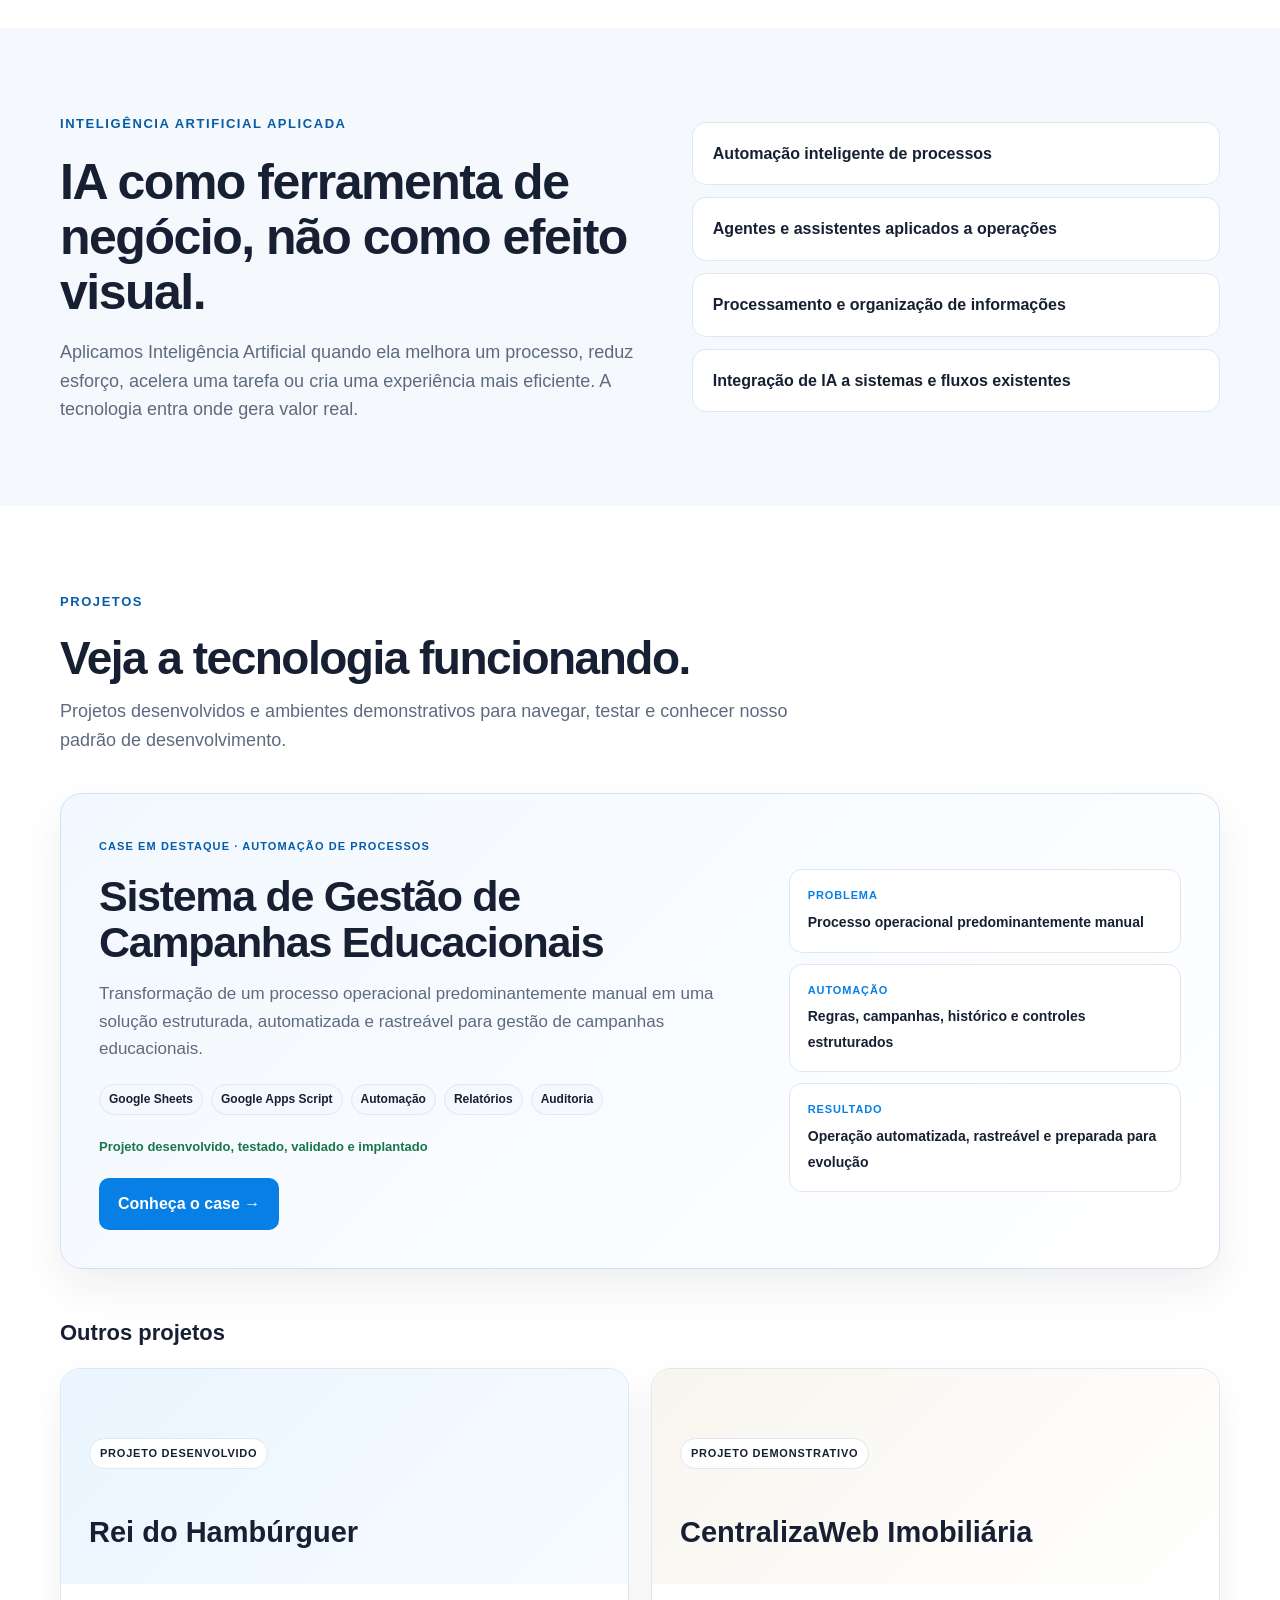
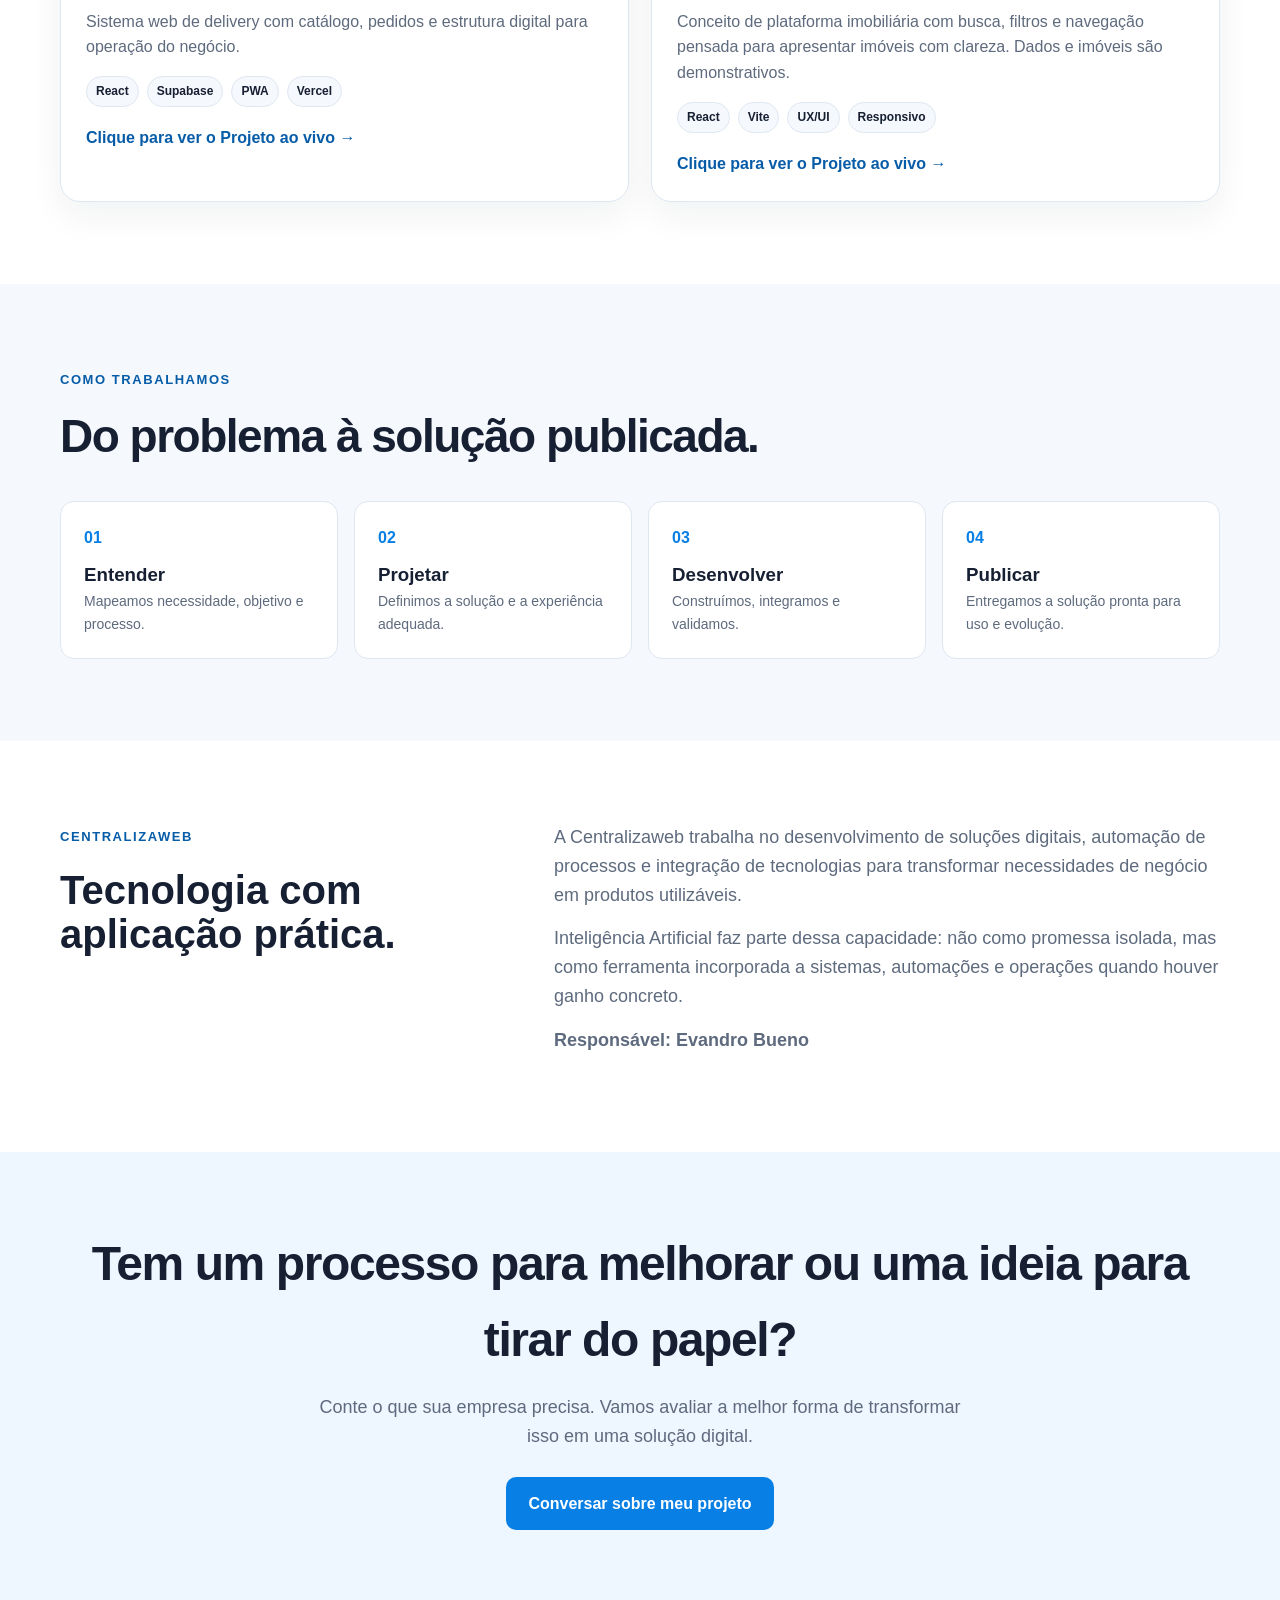
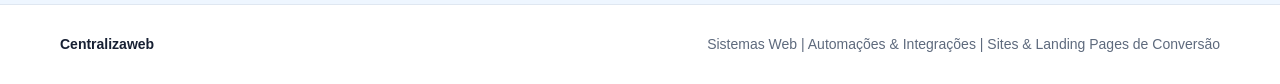
==== commit d2ab4897: "Integrate featured educational campaigns case" ====
--- a/index.html
+++ b/index.html
@@ -1 +1 @@
-<!DOCTYPE html><html lang="pt-BR"><head><meta charset="UTF-8"><meta name="viewport" content="width=device-width,initial-scale=1"><meta name="description" content="Centralizaweb — Sistemas Web, Automações & Integrações e Sites & Landing Pages de Conversão. Inteligência Artificial aplicada a negócios."><title>Centralizaweb | Tecnologia aplicada a negócios</title><style>:root{--blue:#087fe5;--dark:#075ca8;--ink:#172033;--muted:#5e6a7d;--soft:#f5f8fc;--line:#dfe7f1;--warm:#f4a63a}*{box-sizing:border-box;margin:0;padding:0}html{scroll-behavior:smooth}body{font-family:Inter,Segoe UI,Arial,sans-serif;color:var(--ink);line-height:1.6;background:#fff}a{color:inherit}.wrap{width:min(1160px,calc(100% - 40px));margin:auto}.site-header{background:#fff;border-bottom:1px solid var(--line)}.nav{min-height:160px;display:flex;align-items:center;position:relative}.brand{display:flex;align-items:center;text-decoration:none;width:320px;flex:0 0 320px}.brand img{display:block;width:100%;height:auto}.links{display:flex;align-items:center;justify-content:flex-end;gap:58px;margin-left:auto;transform:translateX(155px)}.links a{text-decoration:none;font-weight:650;font-size:14px}.nav-cta,.btn{display:inline-flex;align-items:center;justify-content:center;border-radius:10px;text-decoration:none;font-weight:750}.nav-cta,.primary{background:var(--blue);color:#fff}.nav-cta{margin-left:10px;padding:12px 20px}.btn{padding:14px 22px}.secondary{background:#fff;border:1px solid var(--line)}.hero{padding:96px 0 92px;background:linear-gradient(180deg,#fff 0%,#fbfdff 58%,#f5f9fe 100%)}.kicker{display:inline-block;color:var(--dark);font-weight:800;font-size:13px;text-transform:uppercase;letter-spacing:.12em;margin-bottom:20px}.hero .kicker{position:relative;padding-left:19px;margin-bottom:25px}.hero .kicker:before{content:"";position:absolute;left:0;top:50%;width:5px;height:22px;border-radius:4px;background:var(--blue);transform:translateY(-50%)}.hero h1{font-size:clamp(48px,6vw,76px);line-height:1.02;letter-spacing:-3.4px;max-width:1040px}.hero h1 strong{color:var(--blue)}.hero p{font-size:20px;line-height:1.65;color:var(--muted);max-width:810px;margin:30px 0 34px}.hero .actions{display:flex;gap:14px;flex-wrap:wrap}.hero .btn{min-height:52px;padding:14px 24px}.actions{display:flex;gap:13px;flex-wrap:wrap}.position{padding:25px 0;border-block:1px solid var(--line)}.position .wrap{display:flex;align-items:center;justify-content:center;gap:18px;flex-wrap:wrap;font-weight:800}.position i{width:5px;height:5px;border-radius:50%;background:var(--warm)}section{padding:82px 0}.section-head{max-width:760px;margin-bottom:38px}.section-head h2{font-size:clamp(31px,4vw,46px);line-height:1.12;letter-spacing:-1.5px}.section-head p{color:var(--muted);font-size:18px;margin-top:13px}.cards{display:grid;grid-template-columns:repeat(3,1fr);gap:20px}.card{border:1px solid var(--line);border-radius:18px;padding:29px}.num{font-weight:900;color:var(--blue);font-size:14px;margin-bottom:28px}.card h3{font-size:23px;line-height:1.2;margin-bottom:12px}.card p,.project-body p,.about p,.ai p{color:var(--muted)}.ai,.process{background:var(--soft)}.ai-box{display:grid;grid-template-columns:1.05fr .95fr;gap:48px;align-items:center}.ai h2{font-size:clamp(32px,4vw,50px);line-height:1.1;letter-spacing:-1.5px}.ai p{font-size:18px;margin-top:18px}.ai-points{display:grid;gap:12px}.ai-point{background:#fff;border:1px solid var(--line);border-radius:14px;padding:18px 20px;font-weight:700}.projects{display:grid;grid-template-columns:repeat(2,1fr);gap:22px}.project{border:1px solid var(--line);border-radius:20px;overflow:hidden;background:#fff;box-shadow:0 14px 35px rgba(23,32,51,.06)}.project-top{min-height:215px;padding:28px;background:linear-gradient(135deg,#eaf5ff,#f7fbff);display:flex;flex-direction:column;justify-content:flex-end}.project.demo .project-top{background:linear-gradient(135deg,#f8f5ee,#fff)}.badge{align-self:flex-start;background:#fff;border:1px solid var(--line);border-radius:999px;padding:6px 10px;font-size:11px;font-weight:800;text-transform:uppercase;letter-spacing:.07em;margin-bottom:40px}.project h3{font-size:29px}.project-body{padding:25px}.project-body p{margin-bottom:16px}.tags{display:flex;gap:8px;flex-wrap:wrap;margin-bottom:18px}.tag{font-size:12px;font-weight:750;background:var(--soft);border:1px solid var(--line);padding:5px 9px;border-radius:999px}.project-body a{color:var(--dark);font-weight:800;text-decoration:none}.steps{display:grid;grid-template-columns:repeat(4,1fr);gap:16px}.step{background:#fff;border:1px solid var(--line);border-radius:14px;padding:23px}.step b{display:block;color:var(--blue);margin-bottom:10px}.step p{font-size:14px;color:var(--muted)}.about{display:grid;grid-template-columns:.8fr 1.2fr;gap:50px}.about h2{font-size:40px;line-height:1.1}.about p{font-size:18px;margin-bottom:15px}.closing{padding:74px 0;background:#eef6ff;text-align:center}.closing h2{font-size:clamp(32px,4vw,48px);letter-spacing:-1.4px}.closing p{color:var(--muted);font-size:18px;max-width:650px;margin:14px auto 26px}footer{padding:28px 0;border-top:1px solid var(--line);color:var(--muted);font-size:14px}.foot{display:flex;justify-content:space-between;gap:20px;flex-wrap:wrap}.foot strong{color:var(--ink)}@media(max-width:1300px) and (min-width:1201px){.links{transform:translateX(85px)}}@media(max-width:1200px) and (min-width:1001px){.links{transform:translateX(20px);gap:44px}}@media(max-width:1000px) and (min-width:821px){.nav{min-height:130px}.brand{width:270px;flex-basis:270px}.links{gap:26px;transform:none}.nav-cta{margin-left:4px}.hero{padding-top:92px}}@media(max-width:820px){.site-header{border-bottom:0}.nav{height:auto;min-height:92px;display:flex;align-items:center;justify-content:space-between;gap:28px;border-bottom:1px solid var(--line)}.links{margin-left:auto;gap:0;transform:none}.links a:not(.nav-cta){display:none}.brand{flex:0 1 260px;width:auto}.brand img{width:min(250px,100%)}.nav-cta{margin-left:0}.hero{padding:90px 0 72px}.hero .kicker{margin-bottom:20px}.hero p{margin:27px 0 32px}.cards,.steps{grid-template-columns:1fr 1fr}.ai-box,.about{grid-template-columns:1fr}.projects{grid-template-columns:1fr}}@media(max-width:560px){.wrap{width:min(100% - 28px,1160px)}.nav{min-height:78px;gap:12px}.brand{flex:1 1 auto}.brand img{width:min(205px,100%)}.nav-cta{padding:9px 11px;font-size:12px;white-space:nowrap}.hero{padding:64px 0 54px}.hero h1{font-size:39px;letter-spacing:-2px}.hero p{font-size:17px}.hero .btn{min-height:48px;padding:12px 18px}.position .wrap{justify-content:flex-start}.position i{display:none}.position span{width:100%;font-size:14px}.cards,.steps{grid-template-columns:1fr}section{padding:62px 0}}</style></head><body><header class="site-header"><nav class="wrap nav" aria-label="Navegação principal"><a class="brand" href="#inicio" aria-label="Centralizaweb"><img src="logo-centralizaweb.svg" alt="Centralizaweb"></a><div class="links"><a href="#solucoes">Soluções</a><a href="#projetos">Projetos</a><a href="#sobre">Sobre</a><a class="nav-cta" href="https://wa.me/5566981114935?text=Ol%C3%A1%21%20Quero%20conversar%20sobre%20um%20projeto." target="_blank" rel="noopener">Fale conosco</a></div></nav></header><main><section class="hero" id="inicio"><div class="wrap"><span class="kicker">Tecnologia aplicada a negócios</span><h1>Transformamos processos e ideias em <strong>soluções digitais que funcionam.</strong></h1><p>A Centralizaweb desenvolve sistemas, automações, integrações e experiências digitais para empresas que querem operar melhor, vender mais e aproveitar a Inteligência Artificial de forma prática.</p><div class="actions"><a class="btn primary" href="#projetos">Conheça nossos projetos</a><a class="btn secondary" href="https://wa.me/5566981114935?text=Ol%C3%A1%21%20Quero%20conversar%20sobre%20um%20projeto." target="_blank" rel="noopener">Fale sobre seu projeto</a></div></div></section><div class="position"><div class="wrap"><span>Sistemas Web</span><i></i><span>Automações &amp; Integrações</span><i></i><span>Sites &amp; Landing Pages de Conversão</span></div></div><section id="solucoes"><div class="wrap"><div class="section-head"><span class="kicker">O que desenvolvemos</span><h2>Tecnologia para resolver problemas reais do negócio.</h2><p>Da presença digital à operação interna, construímos soluções pensando em utilidade, desempenho e evolução.</p></div><div class="cards"><article class="card"><div class="num">01</div><h3>Sistemas Web</h3><p>Aplicações, plataformas, painéis administrativos e sistemas sob medida para organizar operações e transformar processos em software.</p></article><article class="card"><div class="num">02</div><h3>Automações &amp; Integrações</h3><p>Conexão entre ferramentas, APIs, bancos de dados e fluxos para reduzir retrabalho e eliminar tarefas manuais repetitivas.</p></article><article class="card"><div class="num">03</div><h3>Sites &amp; Landing Pages de Conversão</h3><p>Experiências rápidas, responsivas e profissionais, estruturadas para apresentar, captar leads e transformar visitas em oportunidades.</p></article></div></div></section><section class="ai"><div class="wrap ai-box"><div><span class="kicker">Inteligência Artificial aplicada</span><h2>IA como ferramenta de negócio, não como efeito visual.</h2><p>Aplicamos Inteligência Artificial quando ela melhora um processo, reduz esforço, acelera uma tarefa ou cria uma experiência mais eficiente. A tecnologia entra onde gera valor real.</p></div><div class="ai-points"><div class="ai-point">Automação inteligente de processos</div><div class="ai-point">Agentes e assistentes aplicados a operações</div><div class="ai-point">Processamento e organização de informações</div><div class="ai-point">Integração de IA a sistemas e fluxos existentes</div></div></div></section><section id="projetos"><div class="wrap"><div class="section-head"><span class="kicker">Projetos</span><h2>Veja a tecnologia funcionando.</h2><p>Projetos desenvolvidos e ambientes demonstrativos para navegar, testar e conhecer nosso padrão de desenvolvimento.</p></div><div class="projects"><article class="project"><div class="project-top"><span class="badge">Projeto desenvolvido</span><h3>Rei do Hambúrguer</h3></div><div class="project-body"><p>Sistema web de delivery com catálogo, pedidos e estrutura digital para operação do negócio.</p><div class="tags"><span class="tag">React</span><span class="tag">Supabase</span><span class="tag">PWA</span><span class="tag">Vercel</span></div><a href="https://reidohamburguer.centralizaweb.com.br" target="_blank" rel="noopener">Clique para ver o Projeto ao vivo →</a></div></article><article class="project demo"><div class="project-top"><span class="badge">Projeto demonstrativo</span><h3>CentralizaWeb Imobiliária</h3></div><div class="project-body"><p>Conceito de plataforma imobiliária com busca, filtros e navegação pensada para apresentar imóveis com clareza. Dados e imóveis são demonstrativos.</p><div class="tags"><span class="tag">React</span><span class="tag">Vite</span><span class="tag">UX/UI</span><span class="tag">Responsivo</span></div><a href="https://centralizaweb-horizonte-imoveis.vercel.app" target="_blank" rel="noopener">Clique para ver o Projeto ao vivo →</a></div></article></div></div></section><section class="process"><div class="wrap"><div class="section-head"><span class="kicker">Como trabalhamos</span><h2>Do problema à solução publicada.</h2></div><div class="steps"><div class="step"><b>01</b><h3>Entender</h3><p>Mapeamos necessidade, objetivo e processo.</p></div><div class="step"><b>02</b><h3>Projetar</h3><p>Definimos a solução e a experiência adequada.</p></div><div class="step"><b>03</b><h3>Desenvolver</h3><p>Construímos, integramos e validamos.</p></div><div class="step"><b>04</b><h3>Publicar</h3><p>Entregamos a solução pronta para uso e evolução.</p></div></div></div></section><section id="sobre"><div class="wrap about"><div><span class="kicker">Centralizaweb</span><h2>Tecnologia com aplicação prática.</h2></div><div><p>A Centralizaweb trabalha no desenvolvimento de soluções digitais, automação de processos e integração de tecnologias para transformar necessidades de negócio em produtos utilizáveis.</p><p>Inteligência Artificial faz parte dessa capacidade: não como promessa isolada, mas como ferramenta incorporada a sistemas, automações e operações quando houver ganho concreto.</p><p><strong>Responsável: Evandro Bueno</strong></p></div></div></section><section class="closing"><div class="wrap"><h2>Tem um processo para melhorar ou uma ideia para tirar do papel?</h2><p>Conte o que sua empresa precisa. Vamos avaliar a melhor forma de transformar isso em uma solução digital.</p><a class="btn primary" href="https://wa.me/5566981114935?text=Ol%C3%A1%21%20Quero%20conversar%20sobre%20um%20projeto." target="_blank" rel="noopener">Conversar sobre meu projeto</a></div></section></main><footer><div class="wrap foot"><strong>Centralizaweb</strong><span>Sistemas Web | Automações &amp; Integrações | Sites &amp; Landing Pages de Conversão</span></div></footer></body></html>+<!DOCTYPE html><html lang="pt-BR"><head><meta charset="UTF-8"><meta name="viewport" content="width=device-width,initial-scale=1"><meta name="description" content="Centralizaweb — Sistemas Web, Automações & Integrações e Sites & Landing Pages de Conversão. Inteligência Artificial aplicada a negócios."><title>Centralizaweb | Tecnologia aplicada a negócios</title><style>:root{--blue:#087fe5;--dark:#075ca8;--ink:#172033;--muted:#5e6a7d;--soft:#f5f8fc;--line:#dfe7f1;--warm:#f4a63a}*{box-sizing:border-box;margin:0;padding:0}html{scroll-behavior:smooth}body{font-family:Inter,Segoe UI,Arial,sans-serif;color:var(--ink);line-height:1.6;background:#fff}a{color:inherit}.wrap{width:min(1160px,calc(100% - 40px));margin:auto}.site-header{background:#fff;border-bottom:1px solid var(--line)}.nav{min-height:160px;display:flex;align-items:center;position:relative}.brand{display:flex;align-items:center;text-decoration:none;width:320px;flex:0 0 320px}.brand img{display:block;width:100%;height:auto}.links{display:flex;align-items:center;justify-content:flex-end;gap:58px;margin-left:auto;transform:translateX(155px)}.links a{text-decoration:none;font-weight:650;font-size:14px}.nav-cta,.btn{display:inline-flex;align-items:center;justify-content:center;border-radius:10px;text-decoration:none;font-weight:750}.nav-cta,.primary{background:var(--blue);color:#fff}.nav-cta{margin-left:10px;padding:12px 20px}.btn{padding:14px 22px}.secondary{background:#fff;border:1px solid var(--line)}.hero{padding:96px 0 92px;background:linear-gradient(180deg,#fff 0%,#fbfdff 58%,#f5f9fe 100%)}.kicker{display:inline-block;color:var(--dark);font-weight:800;font-size:13px;text-transform:uppercase;letter-spacing:.12em;margin-bottom:20px}.hero .kicker{position:relative;padding-left:19px;margin-bottom:25px}.hero .kicker:before{content:"";position:absolute;left:0;top:50%;width:5px;height:22px;border-radius:4px;background:var(--blue);transform:translateY(-50%)}.hero h1{font-size:clamp(48px,6vw,76px);line-height:1.02;letter-spacing:-3.4px;max-width:1040px}.hero h1 strong{color:var(--blue)}.hero p{font-size:20px;line-height:1.65;color:var(--muted);max-width:810px;margin:30px 0 34px}.hero .actions{display:flex;gap:14px;flex-wrap:wrap}.hero .btn{min-height:52px;padding:14px 24px}.actions{display:flex;gap:13px;flex-wrap:wrap}.position{padding:25px 0;border-block:1px solid var(--line)}.position .wrap{display:flex;align-items:center;justify-content:center;gap:18px;flex-wrap:wrap;font-weight:800}.position i{width:5px;height:5px;border-radius:50%;background:var(--warm)}section{padding:82px 0}.section-head{max-width:760px;margin-bottom:38px}.section-head h2{font-size:clamp(31px,4vw,46px);line-height:1.12;letter-spacing:-1.5px}.section-head p{color:var(--muted);font-size:18px;margin-top:13px}.cards{display:grid;grid-template-columns:repeat(3,1fr);gap:20px}.card{border:1px solid var(--line);border-radius:18px;padding:29px}.num{font-weight:900;color:var(--blue);font-size:14px;margin-bottom:28px}.card h3{font-size:23px;line-height:1.2;margin-bottom:12px}.card p,.project-body p,.about p,.ai p{color:var(--muted)}.ai,.process{background:var(--soft)}.ai-box{display:grid;grid-template-columns:1.05fr .95fr;gap:48px;align-items:center}.ai h2{font-size:clamp(32px,4vw,50px);line-height:1.1;letter-spacing:-1.5px}.ai p{font-size:18px;margin-top:18px}.ai-points{display:grid;gap:12px}.ai-point{background:#fff;border:1px solid var(--line);border-radius:14px;padding:18px 20px;font-weight:700}.projects{display:grid;grid-template-columns:repeat(2,1fr);gap:22px}.project{border:1px solid var(--line);border-radius:20px;overflow:hidden;background:#fff;box-shadow:0 14px 35px rgba(23,32,51,.06)}.project-top{min-height:215px;padding:28px;background:linear-gradient(135deg,#eaf5ff,#f7fbff);display:flex;flex-direction:column;justify-content:flex-end}.project.demo .project-top{background:linear-gradient(135deg,#f8f5ee,#fff)}.badge{align-self:flex-start;background:#fff;border:1px solid var(--line);border-radius:999px;padding:6px 10px;font-size:11px;font-weight:800;text-transform:uppercase;letter-spacing:.07em;margin-bottom:40px}.project h3{font-size:29px}.project-body{padding:25px}.project-body p{margin-bottom:16px}.tags{display:flex;gap:8px;flex-wrap:wrap;margin-bottom:18px}.tag{font-size:12px;font-weight:750;background:var(--soft);border:1px solid var(--line);padding:5px 9px;border-radius:999px}.project-body a{color:var(--dark);font-weight:800;text-decoration:none}.steps{display:grid;grid-template-columns:repeat(4,1fr);gap:16px}.step{background:#fff;border:1px solid var(--line);border-radius:14px;padding:23px}.step b{display:block;color:var(--blue);margin-bottom:10px}.step p{font-size:14px;color:var(--muted)}.about{display:grid;grid-template-columns:.8fr 1.2fr;gap:50px}.about h2{font-size:40px;line-height:1.1}.about p{font-size:18px;margin-bottom:15px}.closing{padding:74px 0;background:#eef6ff;text-align:center}.closing h2{font-size:clamp(32px,4vw,48px);letter-spacing:-1.4px}.closing p{color:var(--muted);font-size:18px;max-width:650px;margin:14px auto 26px}footer{padding:28px 0;border-top:1px solid var(--line);color:var(--muted);font-size:14px}.foot{display:flex;justify-content:space-between;gap:20px;flex-wrap:wrap}.foot strong{color:var(--ink)}@media(max-width:1300px) and (min-width:1201px){.links{transform:translateX(85px)}}@media(max-width:1200px) and (min-width:1001px){.links{transform:translateX(20px);gap:44px}}@media(max-width:1000px) and (min-width:821px){.nav{min-height:130px}.brand{width:270px;flex-basis:270px}.links{gap:26px;transform:none}.nav-cta{margin-left:4px}.hero{padding-top:92px}}@media(max-width:820px){.site-header{border-bottom:0}.nav{height:auto;min-height:92px;display:flex;align-items:center;justify-content:space-between;gap:28px;border-bottom:1px solid var(--line)}.links{margin-left:auto;gap:0;transform:none}.links a:not(.nav-cta){display:none}.brand{flex:0 1 260px;width:auto}.brand img{width:min(250px,100%)}.nav-cta{margin-left:0}.hero{padding:90px 0 72px}.hero .kicker{margin-bottom:20px}.hero p{margin:27px 0 32px}.cards,.steps{grid-template-columns:1fr 1fr}.ai-box,.about{grid-template-columns:1fr}.projects{grid-template-columns:1fr}}@media(max-width:560px){.wrap{width:min(100% - 28px,1160px)}.nav{min-height:78px;gap:12px}.brand{flex:1 1 auto}.brand img{width:min(205px,100%)}.nav-cta{padding:9px 11px;font-size:12px;white-space:nowrap}.hero{padding:64px 0 54px}.hero h1{font-size:39px;letter-spacing:-2px}.hero p{font-size:17px}.hero .btn{min-height:48px;padding:12px 18px}.position .wrap{justify-content:flex-start}.position i{display:none}.position span{width:100%;font-size:14px}.cards,.steps{grid-template-columns:1fr}section{padding:62px 0}}</style></head><body><header class="site-header"><nav class="wrap nav" aria-label="Navegação principal"><a class="brand" href="#inicio" aria-label="Centralizaweb"><img src="logo-centralizaweb.svg" alt="Centralizaweb"></a><div class="links"><a href="#solucoes">Soluções</a><a href="#projetos">Projetos</a><a href="#sobre">Sobre</a><a class="nav-cta" href="https://wa.me/5566981114935?text=Ol%C3%A1%21%20Quero%20conversar%20sobre%20um%20projeto." target="_blank" rel="noopener">Fale conosco</a></div></nav></header><main><section class="hero" id="inicio"><div class="wrap"><span class="kicker">Tecnologia aplicada a negócios</span><h1>Transformamos processos e ideias em <strong>soluções digitais que funcionam.</strong></h1><p>A Centralizaweb desenvolve sistemas, automações, integrações e experiências digitais para empresas que querem operar melhor, vender mais e aproveitar a Inteligência Artificial de forma prática.</p><div class="actions"><a class="btn primary" href="#projetos">Conheça nossos projetos</a><a class="btn secondary" href="https://wa.me/5566981114935?text=Ol%C3%A1%21%20Quero%20conversar%20sobre%20um%20projeto." target="_blank" rel="noopener">Fale sobre seu projeto</a></div></div></section><div class="position"><div class="wrap"><span>Sistemas Web</span><i></i><span>Automações &amp; Integrações</span><i></i><span>Sites &amp; Landing Pages de Conversão</span></div></div><section id="solucoes"><div class="wrap"><div class="section-head"><span class="kicker">O que desenvolvemos</span><h2>Tecnologia para resolver problemas reais do negócio.</h2><p>Da presença digital à operação interna, construímos soluções pensando em utilidade, desempenho e evolução.</p></div><div class="cards"><article class="card"><div class="num">01</div><h3>Sistemas Web</h3><p>Aplicações, plataformas, painéis administrativos e sistemas sob medida para organizar operações e transformar processos em software.</p></article><article class="card"><div class="num">02</div><h3>Automações &amp; Integrações</h3><p>Conexão entre ferramentas, APIs, bancos de dados e fluxos para reduzir retrabalho e eliminar tarefas manuais repetitivas.</p></article><article class="card"><div class="num">03</div><h3>Sites &amp; Landing Pages de Conversão</h3><p>Experiências rápidas, responsivas e profissionais, estruturadas para apresentar, captar leads e transformar visitas em oportunidades.</p></article></div></div></section><section class="ai"><div class="wrap ai-box"><div><span class="kicker">Inteligência Artificial aplicada</span><h2>IA como ferramenta de negócio, não como efeito visual.</h2><p>Aplicamos Inteligência Artificial quando ela melhora um processo, reduz esforço, acelera uma tarefa ou cria uma experiência mais eficiente. A tecnologia entra onde gera valor real.</p></div><div class="ai-points"><div class="ai-point">Automação inteligente de processos</div><div class="ai-point">Agentes e assistentes aplicados a operações</div><div class="ai-point">Processamento e organização de informações</div><div class="ai-point">Integração de IA a sistemas e fluxos existentes</div></div></div></section><section id="projetos"><div class="wrap"><div class="section-head"><span class="kicker">Projetos</span><h2>Veja a tecnologia funcionando.</h2><p>Projetos desenvolvidos e ambientes demonstrativos para navegar, testar e conhecer nosso padrão de desenvolvimento.</p></div><div class="projects"><article class="project"><div class="project-top"><span class="badge">Projeto desenvolvido</span><h3>Rei do Hambúrguer</h3></div><div class="project-body"><p>Sistema web de delivery com catálogo, pedidos e estrutura digital para operação do negócio.</p><div class="tags"><span class="tag">React</span><span class="tag">Supabase</span><span class="tag">PWA</span><span class="tag">Vercel</span></div><a href="https://reidohamburguer.centralizaweb.com.br" target="_blank" rel="noopener">Clique para ver o Projeto ao vivo →</a></div></article><article class="project demo"><div class="project-top"><span class="badge">Projeto demonstrativo</span><h3>CentralizaWeb Imobiliária</h3></div><div class="project-body"><p>Conceito de plataforma imobiliária com busca, filtros e navegação pensada para apresentar imóveis com clareza. Dados e imóveis são demonstrativos.</p><div class="tags"><span class="tag">React</span><span class="tag">Vite</span><span class="tag">UX/UI</span><span class="tag">Responsivo</span></div><a href="https://centralizaweb-horizonte-imoveis.vercel.app" target="_blank" rel="noopener">Clique para ver o Projeto ao vivo →</a></div></article></div></div></section><section class="process"><div class="wrap"><div class="section-head"><span class="kicker">Como trabalhamos</span><h2>Do problema à solução publicada.</h2></div><div class="steps"><div class="step"><b>01</b><h3>Entender</h3><p>Mapeamos necessidade, objetivo e processo.</p></div><div class="step"><b>02</b><h3>Projetar</h3><p>Definimos a solução e a experiência adequada.</p></div><div class="step"><b>03</b><h3>Desenvolver</h3><p>Construímos, integramos e validamos.</p></div><div class="step"><b>04</b><h3>Publicar</h3><p>Entregamos a solução pronta para uso e evolução.</p></div></div></div></section><section id="sobre"><div class="wrap about"><div><span class="kicker">Centralizaweb</span><h2>Tecnologia com aplicação prática.</h2></div><div><p>A Centralizaweb trabalha no desenvolvimento de soluções digitais, automação de processos e integração de tecnologias para transformar necessidades de negócio em produtos utilizáveis.</p><p>Inteligência Artificial faz parte dessa capacidade: não como promessa isolada, mas como ferramenta incorporada a sistemas, automações e operações quando houver ganho concreto.</p><p><strong>Responsável: Evandro Bueno</strong></p></div></div></section><section class="closing"><div class="wrap"><h2>Tem um processo para melhorar ou uma ideia para tirar do papel?</h2><p>Conte o que sua empresa precisa. Vamos avaliar a melhor forma de transformar isso em uma solução digital.</p><a class="btn primary" href="https://wa.me/5566981114935?text=Ol%C3%A1%21%20Quero%20conversar%20sobre%20um%20projeto." target="_blank" rel="noopener">Conversar sobre meu projeto</a></div></section></main><footer><div class="wrap foot"><strong>Centralizaweb</strong><span>Sistemas Web | Automações &amp; Integrações | Sites &amp; Landing Pages de Conversão</span></div></footer><script src="featured-case.js" defer></script></body></html>
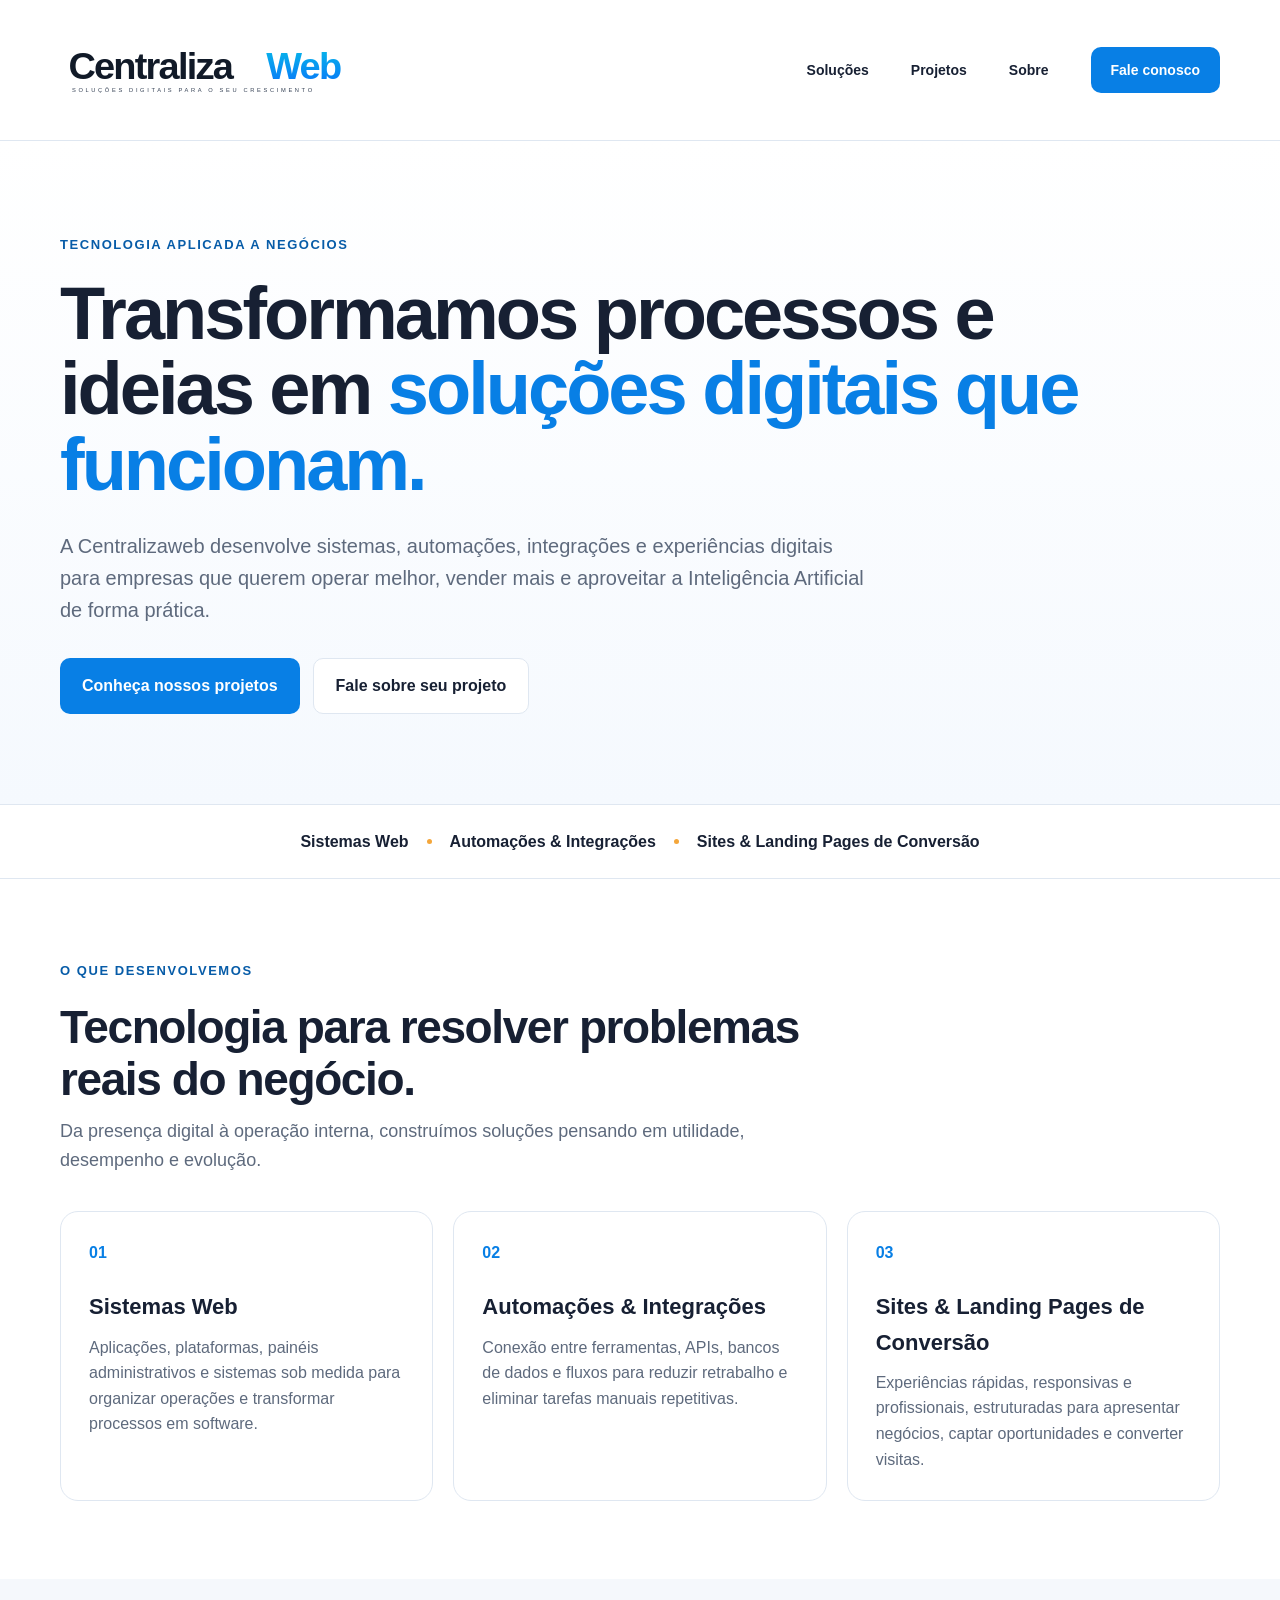
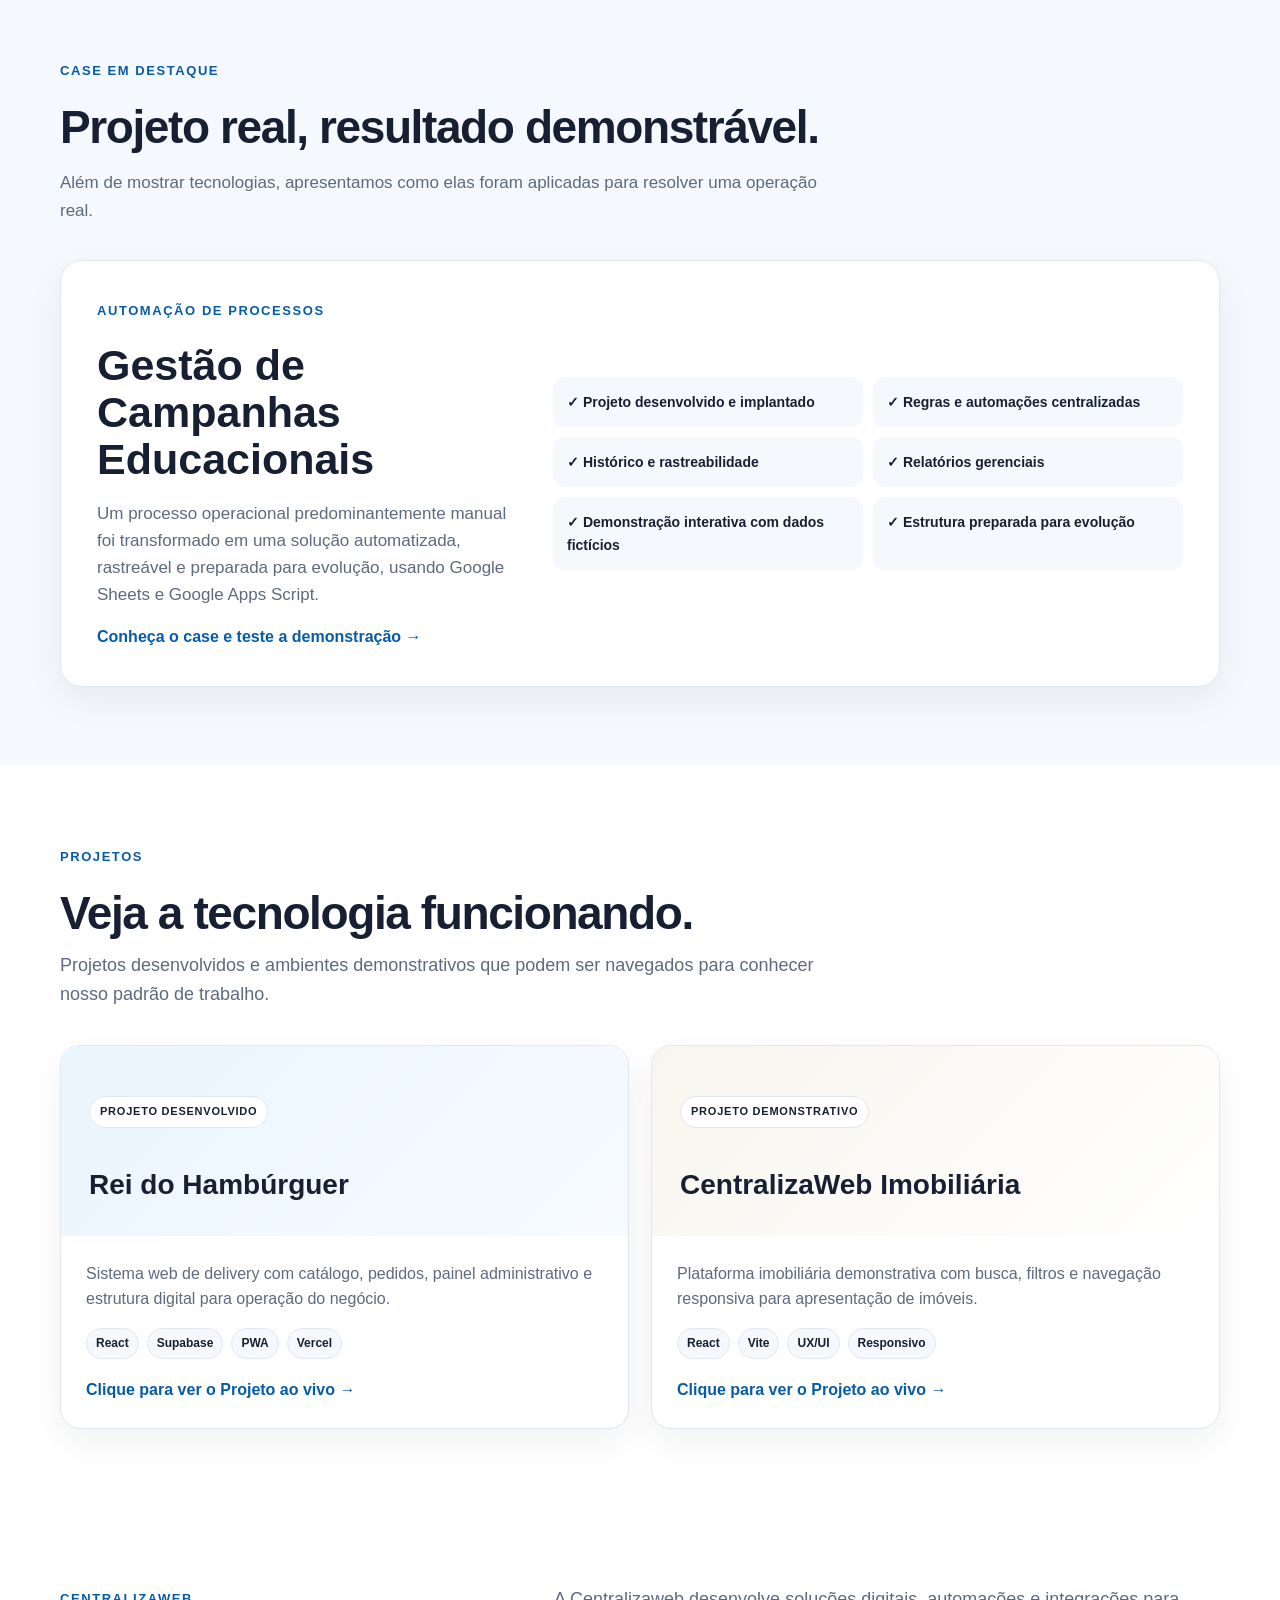
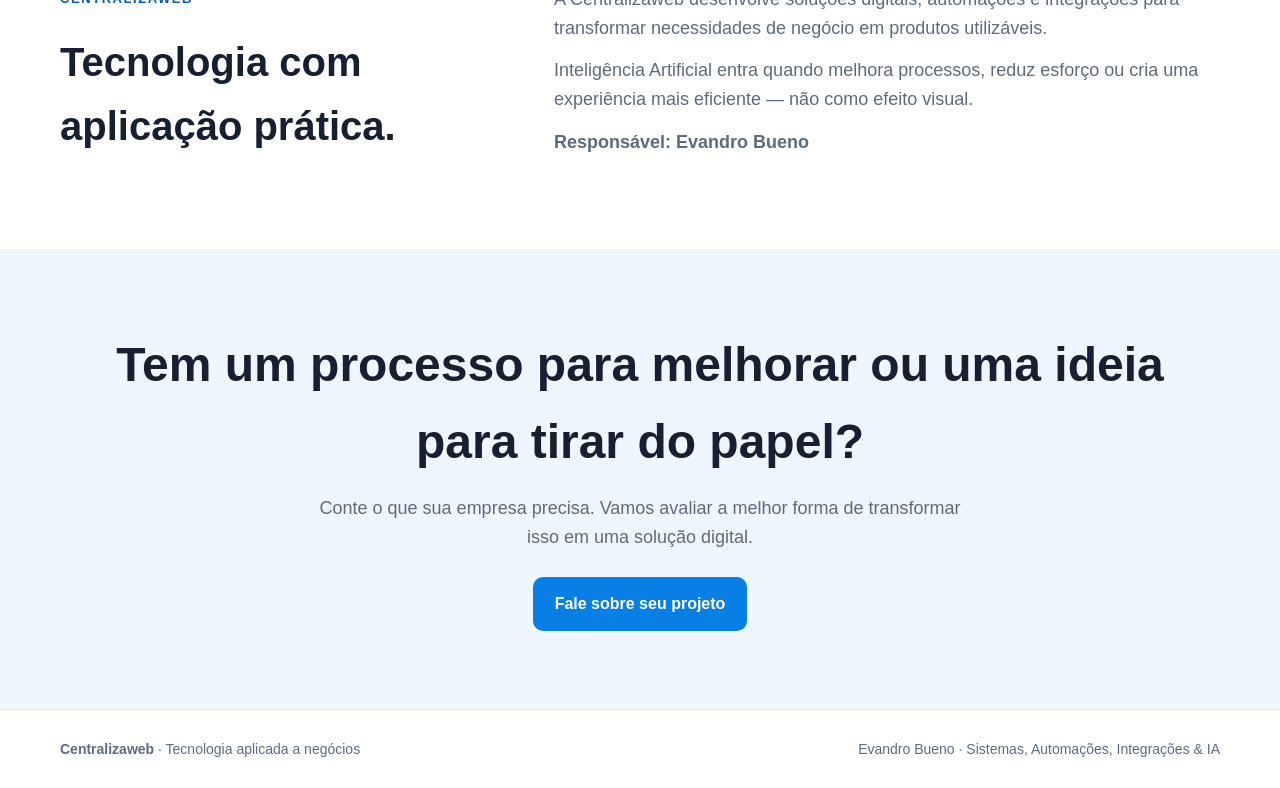
==== commit 50a13adb: "feat: strengthen portfolio with featured automation case" ====
--- a/index.html
+++ b/index.html
@@ -1 +1 @@
-<!DOCTYPE html><html lang="pt-BR"><head><meta charset="UTF-8"><meta name="viewport" content="width=device-width,initial-scale=1"><meta name="description" content="Centralizaweb — Sistemas Web, Automações & Integrações e Sites & Landing Pages de Conversão. Inteligência Artificial aplicada a negócios."><title>Centralizaweb | Tecnologia aplicada a negócios</title><style>:root{--blue:#087fe5;--dark:#075ca8;--ink:#172033;--muted:#5e6a7d;--soft:#f5f8fc;--line:#dfe7f1;--warm:#f4a63a}*{box-sizing:border-box;margin:0;padding:0}html{scroll-behavior:smooth}body{font-family:Inter,Segoe UI,Arial,sans-serif;color:var(--ink);line-height:1.6;background:#fff}a{color:inherit}.wrap{width:min(1160px,calc(100% - 40px));margin:auto}.site-header{background:#fff;border-bottom:1px solid var(--line)}.nav{min-height:160px;display:flex;align-items:center;position:relative}.brand{display:flex;align-items:center;text-decoration:none;width:320px;flex:0 0 320px}.brand img{display:block;width:100%;height:auto}.links{display:flex;align-items:center;justify-content:flex-end;gap:58px;margin-left:auto;transform:translateX(155px)}.links a{text-decoration:none;font-weight:650;font-size:14px}.nav-cta,.btn{display:inline-flex;align-items:center;justify-content:center;border-radius:10px;text-decoration:none;font-weight:750}.nav-cta,.primary{background:var(--blue);color:#fff}.nav-cta{margin-left:10px;padding:12px 20px}.btn{padding:14px 22px}.secondary{background:#fff;border:1px solid var(--line)}.hero{padding:96px 0 92px;background:linear-gradient(180deg,#fff 0%,#fbfdff 58%,#f5f9fe 100%)}.kicker{display:inline-block;color:var(--dark);font-weight:800;font-size:13px;text-transform:uppercase;letter-spacing:.12em;margin-bottom:20px}.hero .kicker{position:relative;padding-left:19px;margin-bottom:25px}.hero .kicker:before{content:"";position:absolute;left:0;top:50%;width:5px;height:22px;border-radius:4px;background:var(--blue);transform:translateY(-50%)}.hero h1{font-size:clamp(48px,6vw,76px);line-height:1.02;letter-spacing:-3.4px;max-width:1040px}.hero h1 strong{color:var(--blue)}.hero p{font-size:20px;line-height:1.65;color:var(--muted);max-width:810px;margin:30px 0 34px}.hero .actions{display:flex;gap:14px;flex-wrap:wrap}.hero .btn{min-height:52px;padding:14px 24px}.actions{display:flex;gap:13px;flex-wrap:wrap}.position{padding:25px 0;border-block:1px solid var(--line)}.position .wrap{display:flex;align-items:center;justify-content:center;gap:18px;flex-wrap:wrap;font-weight:800}.position i{width:5px;height:5px;border-radius:50%;background:var(--warm)}section{padding:82px 0}.section-head{max-width:760px;margin-bottom:38px}.section-head h2{font-size:clamp(31px,4vw,46px);line-height:1.12;letter-spacing:-1.5px}.section-head p{color:var(--muted);font-size:18px;margin-top:13px}.cards{display:grid;grid-template-columns:repeat(3,1fr);gap:20px}.card{border:1px solid var(--line);border-radius:18px;padding:29px}.num{font-weight:900;color:var(--blue);font-size:14px;margin-bottom:28px}.card h3{font-size:23px;line-height:1.2;margin-bottom:12px}.card p,.project-body p,.about p,.ai p{color:var(--muted)}.ai,.process{background:var(--soft)}.ai-box{display:grid;grid-template-columns:1.05fr .95fr;gap:48px;align-items:center}.ai h2{font-size:clamp(32px,4vw,50px);line-height:1.1;letter-spacing:-1.5px}.ai p{font-size:18px;margin-top:18px}.ai-points{display:grid;gap:12px}.ai-point{background:#fff;border:1px solid var(--line);border-radius:14px;padding:18px 20px;font-weight:700}.projects{display:grid;grid-template-columns:repeat(2,1fr);gap:22px}.project{border:1px solid var(--line);border-radius:20px;overflow:hidden;background:#fff;box-shadow:0 14px 35px rgba(23,32,51,.06)}.project-top{min-height:215px;padding:28px;background:linear-gradient(135deg,#eaf5ff,#f7fbff);display:flex;flex-direction:column;justify-content:flex-end}.project.demo .project-top{background:linear-gradient(135deg,#f8f5ee,#fff)}.badge{align-self:flex-start;background:#fff;border:1px solid var(--line);border-radius:999px;padding:6px 10px;font-size:11px;font-weight:800;text-transform:uppercase;letter-spacing:.07em;margin-bottom:40px}.project h3{font-size:29px}.project-body{padding:25px}.project-body p{margin-bottom:16px}.tags{display:flex;gap:8px;flex-wrap:wrap;margin-bottom:18px}.tag{font-size:12px;font-weight:750;background:var(--soft);border:1px solid var(--line);padding:5px 9px;border-radius:999px}.project-body a{color:var(--dark);font-weight:800;text-decoration:none}.steps{display:grid;grid-template-columns:repeat(4,1fr);gap:16px}.step{background:#fff;border:1px solid var(--line);border-radius:14px;padding:23px}.step b{display:block;color:var(--blue);margin-bottom:10px}.step p{font-size:14px;color:var(--muted)}.about{display:grid;grid-template-columns:.8fr 1.2fr;gap:50px}.about h2{font-size:40px;line-height:1.1}.about p{font-size:18px;margin-bottom:15px}.closing{padding:74px 0;background:#eef6ff;text-align:center}.closing h2{font-size:clamp(32px,4vw,48px);letter-spacing:-1.4px}.closing p{color:var(--muted);font-size:18px;max-width:650px;margin:14px auto 26px}footer{padding:28px 0;border-top:1px solid var(--line);color:var(--muted);font-size:14px}.foot{display:flex;justify-content:space-between;gap:20px;flex-wrap:wrap}.foot strong{color:var(--ink)}@media(max-width:1300px) and (min-width:1201px){.links{transform:translateX(85px)}}@media(max-width:1200px) and (min-width:1001px){.links{transform:translateX(20px);gap:44px}}@media(max-width:1000px) and (min-width:821px){.nav{min-height:130px}.brand{width:270px;flex-basis:270px}.links{gap:26px;transform:none}.nav-cta{margin-left:4px}.hero{padding-top:92px}}@media(max-width:820px){.site-header{border-bottom:0}.nav{height:auto;min-height:92px;display:flex;align-items:center;justify-content:space-between;gap:28px;border-bottom:1px solid var(--line)}.links{margin-left:auto;gap:0;transform:none}.links a:not(.nav-cta){display:none}.brand{flex:0 1 260px;width:auto}.brand img{width:min(250px,100%)}.nav-cta{margin-left:0}.hero{padding:90px 0 72px}.hero .kicker{margin-bottom:20px}.hero p{margin:27px 0 32px}.cards,.steps{grid-template-columns:1fr 1fr}.ai-box,.about{grid-template-columns:1fr}.projects{grid-template-columns:1fr}}@media(max-width:560px){.wrap{width:min(100% - 28px,1160px)}.nav{min-height:78px;gap:12px}.brand{flex:1 1 auto}.brand img{width:min(205px,100%)}.nav-cta{padding:9px 11px;font-size:12px;white-space:nowrap}.hero{padding:64px 0 54px}.hero h1{font-size:39px;letter-spacing:-2px}.hero p{font-size:17px}.hero .btn{min-height:48px;padding:12px 18px}.position .wrap{justify-content:flex-start}.position i{display:none}.position span{width:100%;font-size:14px}.cards,.steps{grid-template-columns:1fr}section{padding:62px 0}}</style></head><body><header class="site-header"><nav class="wrap nav" aria-label="Navegação principal"><a class="brand" href="#inicio" aria-label="Centralizaweb"><img src="logo-centralizaweb.svg" alt="Centralizaweb"></a><div class="links"><a href="#solucoes">Soluções</a><a href="#projetos">Projetos</a><a href="#sobre">Sobre</a><a class="nav-cta" href="https://wa.me/5566981114935?text=Ol%C3%A1%21%20Quero%20conversar%20sobre%20um%20projeto." target="_blank" rel="noopener">Fale conosco</a></div></nav></header><main><section class="hero" id="inicio"><div class="wrap"><span class="kicker">Tecnologia aplicada a negócios</span><h1>Transformamos processos e ideias em <strong>soluções digitais que funcionam.</strong></h1><p>A Centralizaweb desenvolve sistemas, automações, integrações e experiências digitais para empresas que querem operar melhor, vender mais e aproveitar a Inteligência Artificial de forma prática.</p><div class="actions"><a class="btn primary" href="#projetos">Conheça nossos projetos</a><a class="btn secondary" href="https://wa.me/5566981114935?text=Ol%C3%A1%21%20Quero%20conversar%20sobre%20um%20projeto." target="_blank" rel="noopener">Fale sobre seu projeto</a></div></div></section><div class="position"><div class="wrap"><span>Sistemas Web</span><i></i><span>Automações &amp; Integrações</span><i></i><span>Sites &amp; Landing Pages de Conversão</span></div></div><section id="solucoes"><div class="wrap"><div class="section-head"><span class="kicker">O que desenvolvemos</span><h2>Tecnologia para resolver problemas reais do negócio.</h2><p>Da presença digital à operação interna, construímos soluções pensando em utilidade, desempenho e evolução.</p></div><div class="cards"><article class="card"><div class="num">01</div><h3>Sistemas Web</h3><p>Aplicações, plataformas, painéis administrativos e sistemas sob medida para organizar operações e transformar processos em software.</p></article><article class="card"><div class="num">02</div><h3>Automações &amp; Integrações</h3><p>Conexão entre ferramentas, APIs, bancos de dados e fluxos para reduzir retrabalho e eliminar tarefas manuais repetitivas.</p></article><article class="card"><div class="num">03</div><h3>Sites &amp; Landing Pages de Conversão</h3><p>Experiências rápidas, responsivas e profissionais, estruturadas para apresentar, captar leads e transformar visitas em oportunidades.</p></article></div></div></section><section class="ai"><div class="wrap ai-box"><div><span class="kicker">Inteligência Artificial aplicada</span><h2>IA como ferramenta de negócio, não como efeito visual.</h2><p>Aplicamos Inteligência Artificial quando ela melhora um processo, reduz esforço, acelera uma tarefa ou cria uma experiência mais eficiente. A tecnologia entra onde gera valor real.</p></div><div class="ai-points"><div class="ai-point">Automação inteligente de processos</div><div class="ai-point">Agentes e assistentes aplicados a operações</div><div class="ai-point">Processamento e organização de informações</div><div class="ai-point">Integração de IA a sistemas e fluxos existentes</div></div></div></section><section id="projetos"><div class="wrap"><div class="section-head"><span class="kicker">Projetos</span><h2>Veja a tecnologia funcionando.</h2><p>Projetos desenvolvidos e ambientes demonstrativos para navegar, testar e conhecer nosso padrão de desenvolvimento.</p></div><div class="projects"><article class="project"><div class="project-top"><span class="badge">Projeto desenvolvido</span><h3>Rei do Hambúrguer</h3></div><div class="project-body"><p>Sistema web de delivery com catálogo, pedidos e estrutura digital para operação do negócio.</p><div class="tags"><span class="tag">React</span><span class="tag">Supabase</span><span class="tag">PWA</span><span class="tag">Vercel</span></div><a href="https://reidohamburguer.centralizaweb.com.br" target="_blank" rel="noopener">Clique para ver o Projeto ao vivo →</a></div></article><article class="project demo"><div class="project-top"><span class="badge">Projeto demonstrativo</span><h3>CentralizaWeb Imobiliária</h3></div><div class="project-body"><p>Conceito de plataforma imobiliária com busca, filtros e navegação pensada para apresentar imóveis com clareza. Dados e imóveis são demonstrativos.</p><div class="tags"><span class="tag">React</span><span class="tag">Vite</span><span class="tag">UX/UI</span><span class="tag">Responsivo</span></div><a href="https://centralizaweb-horizonte-imoveis.vercel.app" target="_blank" rel="noopener">Clique para ver o Projeto ao vivo →</a></div></article></div></div></section><section class="process"><div class="wrap"><div class="section-head"><span class="kicker">Como trabalhamos</span><h2>Do problema à solução publicada.</h2></div><div class="steps"><div class="step"><b>01</b><h3>Entender</h3><p>Mapeamos necessidade, objetivo e processo.</p></div><div class="step"><b>02</b><h3>Projetar</h3><p>Definimos a solução e a experiência adequada.</p></div><div class="step"><b>03</b><h3>Desenvolver</h3><p>Construímos, integramos e validamos.</p></div><div class="step"><b>04</b><h3>Publicar</h3><p>Entregamos a solução pronta para uso e evolução.</p></div></div></div></section><section id="sobre"><div class="wrap about"><div><span class="kicker">Centralizaweb</span><h2>Tecnologia com aplicação prática.</h2></div><div><p>A Centralizaweb trabalha no desenvolvimento de soluções digitais, automação de processos e integração de tecnologias para transformar necessidades de negócio em produtos utilizáveis.</p><p>Inteligência Artificial faz parte dessa capacidade: não como promessa isolada, mas como ferramenta incorporada a sistemas, automações e operações quando houver ganho concreto.</p><p><strong>Responsável: Evandro Bueno</strong></p></div></div></section><section class="closing"><div class="wrap"><h2>Tem um processo para melhorar ou uma ideia para tirar do papel?</h2><p>Conte o que sua empresa precisa. Vamos avaliar a melhor forma de transformar isso em uma solução digital.</p><a class="btn primary" href="https://wa.me/5566981114935?text=Ol%C3%A1%21%20Quero%20conversar%20sobre%20um%20projeto." target="_blank" rel="noopener">Conversar sobre meu projeto</a></div></section></main><footer><div class="wrap foot"><strong>Centralizaweb</strong><span>Sistemas Web | Automações &amp; Integrações | Sites &amp; Landing Pages de Conversão</span></div></footer><script src="featured-case.js" defer></script></body></html>+<!DOCTYPE html><html lang="pt-BR"><head><meta charset="UTF-8"><meta name="viewport" content="width=device-width,initial-scale=1"><meta name="description" content="Centralizaweb — Sistemas Web, Automações & Integrações e Sites & Landing Pages de Conversão. Inteligência Artificial aplicada a negócios."><title>Centralizaweb | Tecnologia aplicada a negócios</title><style>:root{--blue:#087fe5;--dark:#075ca8;--ink:#172033;--muted:#5e6a7d;--soft:#f5f8fc;--line:#dfe7f1;--warm:#f4a63a}*{box-sizing:border-box;margin:0;padding:0}html{scroll-behavior:smooth}body{font-family:Inter,Segoe UI,Arial,sans-serif;color:var(--ink);line-height:1.6;background:#fff}a{color:inherit}.wrap{width:min(1160px,calc(100% - 40px));margin:auto}.site-header{background:#fff;border-bottom:1px solid var(--line)}.nav{min-height:140px;display:flex;align-items:center}.brand{display:flex;align-items:center;text-decoration:none;width:300px}.brand img{display:block;width:100%;height:auto}.links{display:flex;align-items:center;gap:42px;margin-left:auto}.links a{text-decoration:none;font-weight:650;font-size:14px}.nav-cta,.btn{display:inline-flex;align-items:center;justify-content:center;border-radius:10px;text-decoration:none;font-weight:750}.nav-cta,.primary{background:var(--blue);color:#fff}.nav-cta{padding:12px 20px}.btn{padding:14px 22px}.secondary{background:#fff;border:1px solid var(--line)}.hero{padding:90px 0;background:linear-gradient(180deg,#fff,#f5f9fe)}.kicker{display:inline-block;color:var(--dark);font-weight:800;font-size:13px;text-transform:uppercase;letter-spacing:.12em;margin-bottom:20px}.hero h1{font-size:clamp(46px,6vw,74px);line-height:1.02;letter-spacing:-3px;max-width:1040px}.hero h1 strong{color:var(--blue)}.hero p{font-size:20px;color:var(--muted);max-width:810px;margin:28px 0 32px}.actions{display:flex;gap:13px;flex-wrap:wrap}.position{padding:24px 0;border-block:1px solid var(--line)}.position .wrap{display:flex;justify-content:center;gap:18px;flex-wrap:wrap;font-weight:800}.position i{width:5px;height:5px;border-radius:50%;background:var(--warm);align-self:center}section{padding:78px 0}.section-head{max-width:780px;margin-bottom:36px}.section-head h2{font-size:clamp(31px,4vw,46px);line-height:1.12;letter-spacing:-1.4px}.section-head p,.card p,.project-body p,.about p{color:var(--muted)}.section-head p{font-size:18px;margin-top:12px}.cards{display:grid;grid-template-columns:repeat(3,1fr);gap:20px}.card{border:1px solid var(--line);border-radius:18px;padding:28px}.num{font-weight:900;color:var(--blue);margin-bottom:24px}.card h3{font-size:22px;margin-bottom:10px}.featured{background:var(--soft)}.featured-box{display:grid;grid-template-columns:.8fr 1.2fr;gap:36px;align-items:center;background:#fff;border:1px solid var(--line);border-radius:22px;padding:36px;box-shadow:0 14px 35px rgba(23,32,51,.06)}.featured h3{font-size:clamp(30px,4vw,43px);line-height:1.1}.featured p{color:var(--muted);font-size:17px;margin:16px 0}.proof{display:grid;grid-template-columns:repeat(2,1fr);gap:10px}.proof div{padding:14px;background:var(--soft);border-radius:11px;font-weight:700;font-size:14px}.projects{display:grid;grid-template-columns:repeat(2,1fr);gap:22px}.project{border:1px solid var(--line);border-radius:20px;overflow:hidden;background:#fff;box-shadow:0 14px 35px rgba(23,32,51,.06)}.project-top{min-height:190px;padding:28px;background:linear-gradient(135deg,#eaf5ff,#f7fbff);display:flex;flex-direction:column;justify-content:flex-end}.project.demo .project-top{background:linear-gradient(135deg,#f8f5ee,#fff)}.badge{align-self:flex-start;background:#fff;border:1px solid var(--line);border-radius:999px;padding:6px 10px;font-size:11px;font-weight:800;text-transform:uppercase;letter-spacing:.07em;margin-bottom:35px}.project h3{font-size:28px}.project-body{padding:25px}.project-body p{margin-bottom:16px}.tags{display:flex;gap:8px;flex-wrap:wrap;margin-bottom:18px}.tag{font-size:12px;font-weight:750;background:var(--soft);border:1px solid var(--line);padding:5px 9px;border-radius:999px}.project-body a,.case-link{color:var(--dark);font-weight:800;text-decoration:none}.about{display:grid;grid-template-columns:.8fr 1.2fr;gap:50px}.about h2{font-size:40px}.about p{font-size:18px;margin-bottom:14px}.closing{background:#eef6ff;text-align:center}.closing h2{font-size:clamp(32px,4vw,48px)}.closing p{color:var(--muted);font-size:18px;max-width:650px;margin:14px auto 25px}footer{padding:28px 0;border-top:1px solid var(--line);color:var(--muted);font-size:14px}.foot{display:flex;justify-content:space-between;gap:20px;flex-wrap:wrap}@media(max-width:820px){.nav{min-height:90px}.brand{width:240px}.links a:not(.nav-cta){display:none}.cards,.projects,.featured-box,.about{grid-template-columns:1fr}.hero{padding:65px 0}.proof{grid-template-columns:1fr}}@media(max-width:560px){.wrap{width:min(100% - 28px,1160px)}.brand{width:190px}.nav-cta{padding:9px 10px;font-size:12px}.hero h1{font-size:39px;letter-spacing:-2px}.hero p{font-size:17px}.position .wrap{justify-content:flex-start}.position i{display:none}.position span{width:100%}section{padding:58px 0}}</style></head><body><header class="site-header"><nav class="wrap nav"><a class="brand" href="#inicio"><img src="logo-centralizaweb.svg" alt="Centralizaweb"></a><div class="links"><a href="#solucoes">Soluções</a><a href="#projetos">Projetos</a><a href="#sobre">Sobre</a><a class="nav-cta" href="https://wa.me/5566981114935?text=Ol%C3%A1%21%20Quero%20conversar%20sobre%20um%20projeto." target="_blank" rel="noopener">Fale conosco</a></div></nav></header><main><section class="hero" id="inicio"><div class="wrap"><span class="kicker">Tecnologia aplicada a negócios</span><h1>Transformamos processos e ideias em <strong>soluções digitais que funcionam.</strong></h1><p>A Centralizaweb desenvolve sistemas, automações, integrações e experiências digitais para empresas que querem operar melhor, vender mais e aproveitar a Inteligência Artificial de forma prática.</p><div class="actions"><a class="btn primary" href="#projetos">Conheça nossos projetos</a><a class="btn secondary" href="https://wa.me/5566981114935?text=Ol%C3%A1%21%20Quero%20conversar%20sobre%20um%20projeto." target="_blank" rel="noopener">Fale sobre seu projeto</a></div></div></section><div class="position"><div class="wrap"><span>Sistemas Web</span><i></i><span>Automações &amp; Integrações</span><i></i><span>Sites &amp; Landing Pages de Conversão</span></div></div><section id="solucoes"><div class="wrap"><div class="section-head"><span class="kicker">O que desenvolvemos</span><h2>Tecnologia para resolver problemas reais do negócio.</h2><p>Da presença digital à operação interna, construímos soluções pensando em utilidade, desempenho e evolução.</p></div><div class="cards"><article class="card"><div class="num">01</div><h3>Sistemas Web</h3><p>Aplicações, plataformas, painéis administrativos e sistemas sob medida para organizar operações e transformar processos em software.</p></article><article class="card"><div class="num">02</div><h3>Automações &amp; Integrações</h3><p>Conexão entre ferramentas, APIs, bancos de dados e fluxos para reduzir retrabalho e eliminar tarefas manuais repetitivas.</p></article><article class="card"><div class="num">03</div><h3>Sites &amp; Landing Pages de Conversão</h3><p>Experiências rápidas, responsivas e profissionais, estruturadas para apresentar negócios, captar oportunidades e converter visitas.</p></article></div></div></section><section class="featured"><div class="wrap"><div class="section-head"><span class="kicker">Case em destaque</span><h2>Projeto real, resultado demonstrável.</h2><p>Além de mostrar tecnologias, apresentamos como elas foram aplicadas para resolver uma operação real.</p></div><div class="featured-box"><div><span class="kicker">Automação de Processos</span><h3>Gestão de Campanhas Educacionais</h3><p>Um processo operacional predominantemente manual foi transformado em uma solução automatizada, rastreável e preparada para evolução, usando Google Sheets e Google Apps Script.</p><a class="case-link" href="case-gestao-campanhas-educacionais.html">Conheça o case e teste a demonstração →</a></div><div class="proof"><div>✓ Projeto desenvolvido e implantado</div><div>✓ Regras e automações centralizadas</div><div>✓ Histórico e rastreabilidade</div><div>✓ Relatórios gerenciais</div><div>✓ Demonstração interativa com dados fictícios</div><div>✓ Estrutura preparada para evolução</div></div></div></div></section><section id="projetos"><div class="wrap"><div class="section-head"><span class="kicker">Projetos</span><h2>Veja a tecnologia funcionando.</h2><p>Projetos desenvolvidos e ambientes demonstrativos que podem ser navegados para conhecer nosso padrão de trabalho.</p></div><div class="projects"><article class="project"><div class="project-top"><span class="badge">Projeto desenvolvido</span><h3>Rei do Hambúrguer</h3></div><div class="project-body"><p>Sistema web de delivery com catálogo, pedidos, painel administrativo e estrutura digital para operação do negócio.</p><div class="tags"><span class="tag">React</span><span class="tag">Supabase</span><span class="tag">PWA</span><span class="tag">Vercel</span></div><a href="https://reidohamburguer.centralizaweb.com.br" target="_blank" rel="noopener">Clique para ver o Projeto ao vivo →</a></div></article><article class="project demo"><div class="project-top"><span class="badge">Projeto demonstrativo</span><h3>CentralizaWeb Imobiliária</h3></div><div class="project-body"><p>Plataforma imobiliária demonstrativa com busca, filtros e navegação responsiva para apresentação de imóveis.</p><div class="tags"><span class="tag">React</span><span class="tag">Vite</span><span class="tag">UX/UI</span><span class="tag">Responsivo</span></div><a href="https://centralizaweb-horizonte-imoveis.vercel.app" target="_blank" rel="noopener">Clique para ver o Projeto ao vivo →</a></div></article></div></div></section><section id="sobre"><div class="wrap about"><div><span class="kicker">Centralizaweb</span><h2>Tecnologia com aplicação prática.</h2></div><div><p>A Centralizaweb desenvolve soluções digitais, automações e integrações para transformar necessidades de negócio em produtos utilizáveis.</p><p>Inteligência Artificial entra quando melhora processos, reduz esforço ou cria uma experiência mais eficiente — não como efeito visual.</p><p><strong>Responsável: Evandro Bueno</strong></p></div></div></section><section class="closing"><div class="wrap"><h2>Tem um processo para melhorar ou uma ideia para tirar do papel?</h2><p>Conte o que sua empresa precisa. Vamos avaliar a melhor forma de transformar isso em uma solução digital.</p><a class="btn primary" href="https://wa.me/5566981114935?text=Ol%C3%A1%21%20Quero%20conversar%20sobre%20um%20projeto." target="_blank" rel="noopener">Fale sobre seu projeto</a></div></section></main><footer><div class="wrap foot"><span><strong>Centralizaweb</strong> · Tecnologia aplicada a negócios</span><span>Evandro Bueno · Sistemas, Automações, Integrações &amp; IA</span></div></footer></body></html>
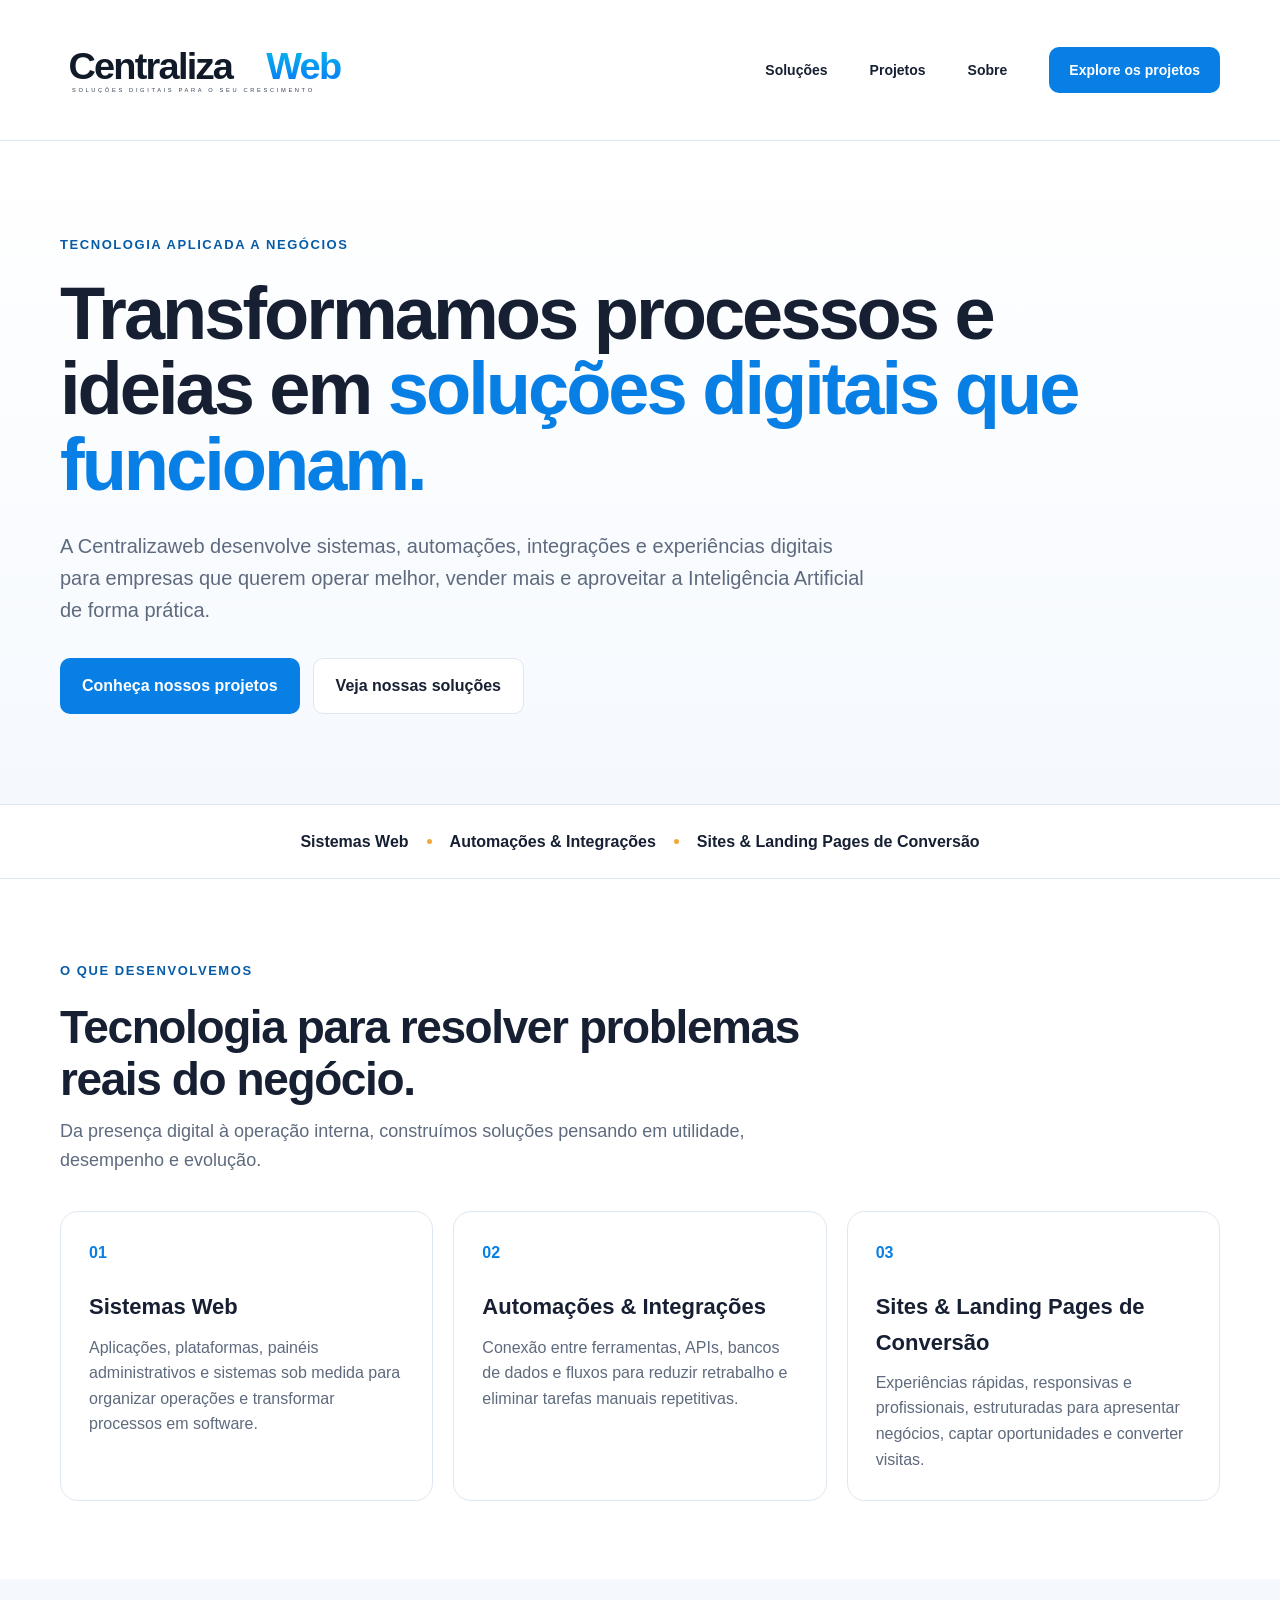
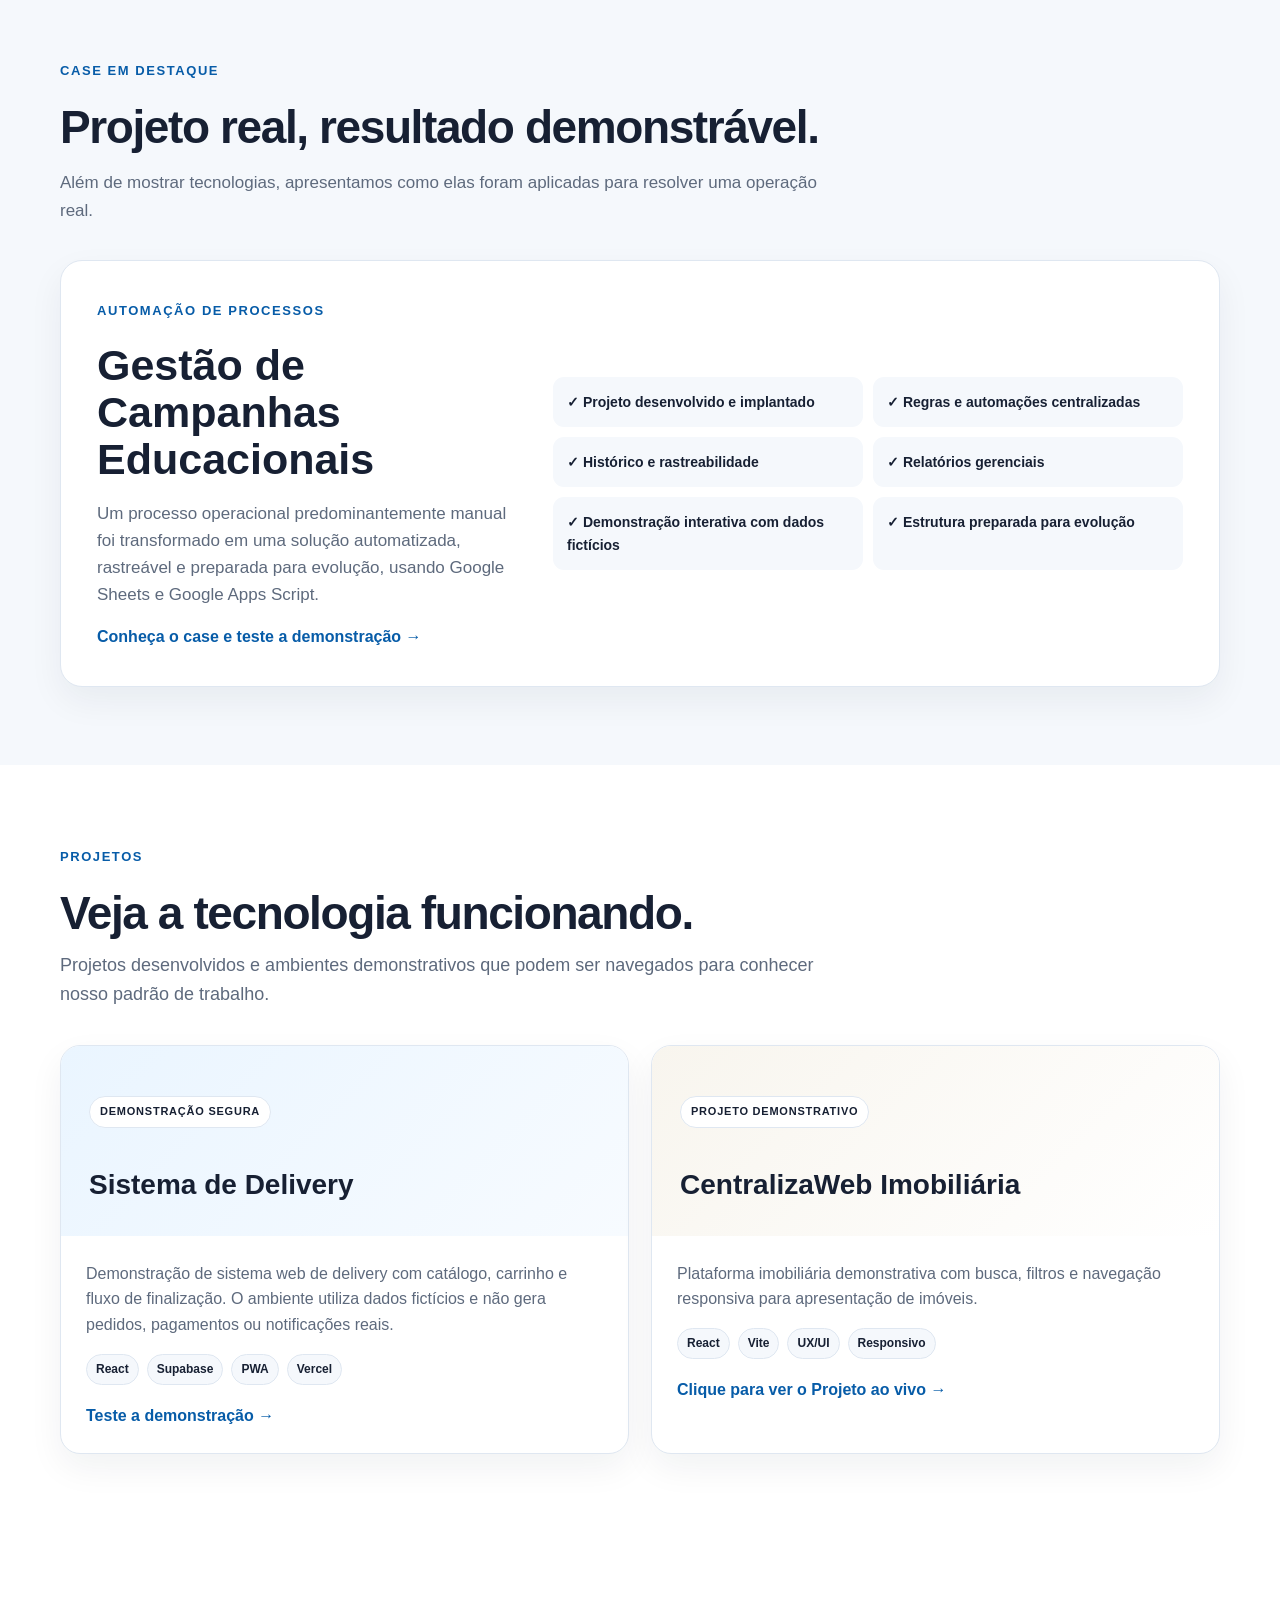
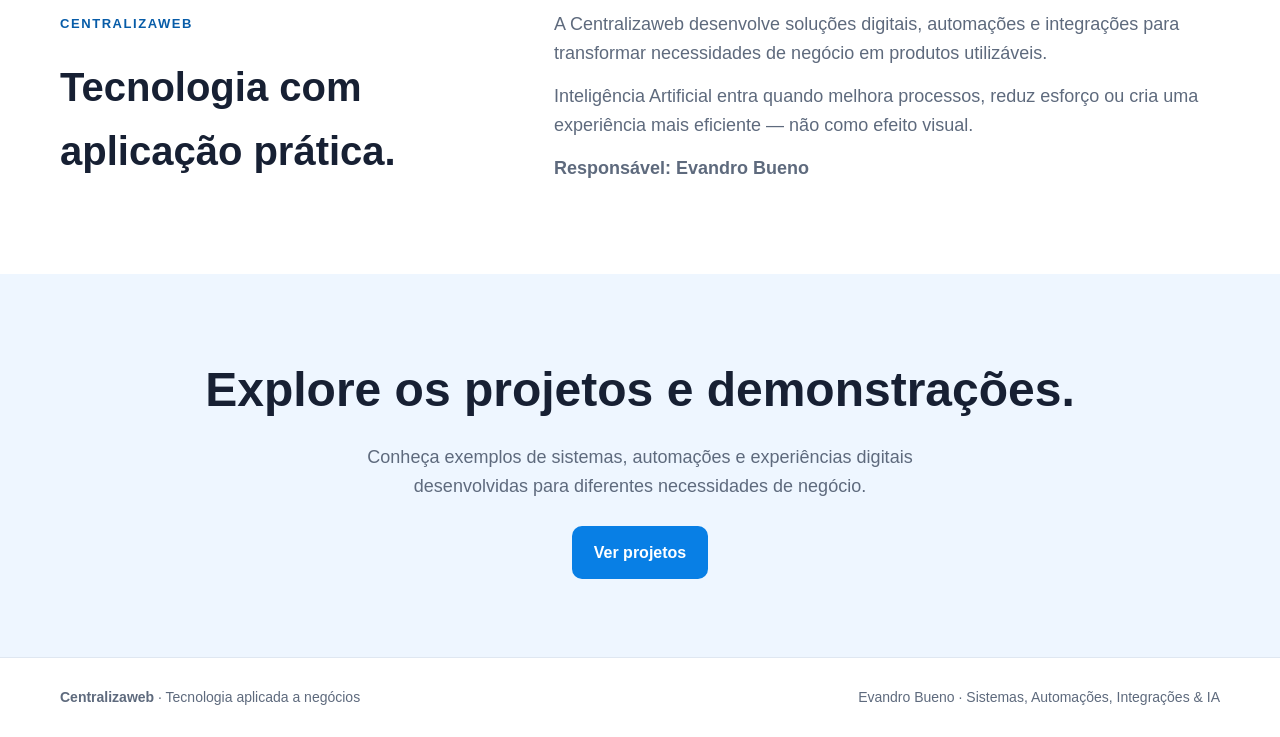
==== commit 28d6653e: "feat: publish freelancer-safe portfolio links" ====
--- a/index.html
+++ b/index.html
@@ -1 +1 @@
-<!DOCTYPE html><html lang="pt-BR"><head><meta charset="UTF-8"><meta name="viewport" content="width=device-width,initial-scale=1"><meta name="description" content="Centralizaweb — Sistemas Web, Automações & Integrações e Sites & Landing Pages de Conversão. Inteligência Artificial aplicada a negócios."><title>Centralizaweb | Tecnologia aplicada a negócios</title><style>:root{--blue:#087fe5;--dark:#075ca8;--ink:#172033;--muted:#5e6a7d;--soft:#f5f8fc;--line:#dfe7f1;--warm:#f4a63a}*{box-sizing:border-box;margin:0;padding:0}html{scroll-behavior:smooth}body{font-family:Inter,Segoe UI,Arial,sans-serif;color:var(--ink);line-height:1.6;background:#fff}a{color:inherit}.wrap{width:min(1160px,calc(100% - 40px));margin:auto}.site-header{background:#fff;border-bottom:1px solid var(--line)}.nav{min-height:140px;display:flex;align-items:center}.brand{display:flex;align-items:center;text-decoration:none;width:300px}.brand img{display:block;width:100%;height:auto}.links{display:flex;align-items:center;gap:42px;margin-left:auto}.links a{text-decoration:none;font-weight:650;font-size:14px}.nav-cta,.btn{display:inline-flex;align-items:center;justify-content:center;border-radius:10px;text-decoration:none;font-weight:750}.nav-cta,.primary{background:var(--blue);color:#fff}.nav-cta{padding:12px 20px}.btn{padding:14px 22px}.secondary{background:#fff;border:1px solid var(--line)}.hero{padding:90px 0;background:linear-gradient(180deg,#fff,#f5f9fe)}.kicker{display:inline-block;color:var(--dark);font-weight:800;font-size:13px;text-transform:uppercase;letter-spacing:.12em;margin-bottom:20px}.hero h1{font-size:clamp(46px,6vw,74px);line-height:1.02;letter-spacing:-3px;max-width:1040px}.hero h1 strong{color:var(--blue)}.hero p{font-size:20px;color:var(--muted);max-width:810px;margin:28px 0 32px}.actions{display:flex;gap:13px;flex-wrap:wrap}.position{padding:24px 0;border-block:1px solid var(--line)}.position .wrap{display:flex;justify-content:center;gap:18px;flex-wrap:wrap;font-weight:800}.position i{width:5px;height:5px;border-radius:50%;background:var(--warm);align-self:center}section{padding:78px 0}.section-head{max-width:780px;margin-bottom:36px}.section-head h2{font-size:clamp(31px,4vw,46px);line-height:1.12;letter-spacing:-1.4px}.section-head p,.card p,.project-body p,.about p{color:var(--muted)}.section-head p{font-size:18px;margin-top:12px}.cards{display:grid;grid-template-columns:repeat(3,1fr);gap:20px}.card{border:1px solid var(--line);border-radius:18px;padding:28px}.num{font-weight:900;color:var(--blue);margin-bottom:24px}.card h3{font-size:22px;margin-bottom:10px}.featured{background:var(--soft)}.featured-box{display:grid;grid-template-columns:.8fr 1.2fr;gap:36px;align-items:center;background:#fff;border:1px solid var(--line);border-radius:22px;padding:36px;box-shadow:0 14px 35px rgba(23,32,51,.06)}.featured h3{font-size:clamp(30px,4vw,43px);line-height:1.1}.featured p{color:var(--muted);font-size:17px;margin:16px 0}.proof{display:grid;grid-template-columns:repeat(2,1fr);gap:10px}.proof div{padding:14px;background:var(--soft);border-radius:11px;font-weight:700;font-size:14px}.projects{display:grid;grid-template-columns:repeat(2,1fr);gap:22px}.project{border:1px solid var(--line);border-radius:20px;overflow:hidden;background:#fff;box-shadow:0 14px 35px rgba(23,32,51,.06)}.project-top{min-height:190px;padding:28px;background:linear-gradient(135deg,#eaf5ff,#f7fbff);display:flex;flex-direction:column;justify-content:flex-end}.project.demo .project-top{background:linear-gradient(135deg,#f8f5ee,#fff)}.badge{align-self:flex-start;background:#fff;border:1px solid var(--line);border-radius:999px;padding:6px 10px;font-size:11px;font-weight:800;text-transform:uppercase;letter-spacing:.07em;margin-bottom:35px}.project h3{font-size:28px}.project-body{padding:25px}.project-body p{margin-bottom:16px}.tags{display:flex;gap:8px;flex-wrap:wrap;margin-bottom:18px}.tag{font-size:12px;font-weight:750;background:var(--soft);border:1px solid var(--line);padding:5px 9px;border-radius:999px}.project-body a,.case-link{color:var(--dark);font-weight:800;text-decoration:none}.about{display:grid;grid-template-columns:.8fr 1.2fr;gap:50px}.about h2{font-size:40px}.about p{font-size:18px;margin-bottom:14px}.closing{background:#eef6ff;text-align:center}.closing h2{font-size:clamp(32px,4vw,48px)}.closing p{color:var(--muted);font-size:18px;max-width:650px;margin:14px auto 25px}footer{padding:28px 0;border-top:1px solid var(--line);color:var(--muted);font-size:14px}.foot{display:flex;justify-content:space-between;gap:20px;flex-wrap:wrap}@media(max-width:820px){.nav{min-height:90px}.brand{width:240px}.links a:not(.nav-cta){display:none}.cards,.projects,.featured-box,.about{grid-template-columns:1fr}.hero{padding:65px 0}.proof{grid-template-columns:1fr}}@media(max-width:560px){.wrap{width:min(100% - 28px,1160px)}.brand{width:190px}.nav-cta{padding:9px 10px;font-size:12px}.hero h1{font-size:39px;letter-spacing:-2px}.hero p{font-size:17px}.position .wrap{justify-content:flex-start}.position i{display:none}.position span{width:100%}section{padding:58px 0}}</style></head><body><header class="site-header"><nav class="wrap nav"><a class="brand" href="#inicio"><img src="logo-centralizaweb.svg" alt="Centralizaweb"></a><div class="links"><a href="#solucoes">Soluções</a><a href="#projetos">Projetos</a><a href="#sobre">Sobre</a><a class="nav-cta" href="https://wa.me/5566981114935?text=Ol%C3%A1%21%20Quero%20conversar%20sobre%20um%20projeto." target="_blank" rel="noopener">Fale conosco</a></div></nav></header><main><section class="hero" id="inicio"><div class="wrap"><span class="kicker">Tecnologia aplicada a negócios</span><h1>Transformamos processos e ideias em <strong>soluções digitais que funcionam.</strong></h1><p>A Centralizaweb desenvolve sistemas, automações, integrações e experiências digitais para empresas que querem operar melhor, vender mais e aproveitar a Inteligência Artificial de forma prática.</p><div class="actions"><a class="btn primary" href="#projetos">Conheça nossos projetos</a><a class="btn secondary" href="https://wa.me/5566981114935?text=Ol%C3%A1%21%20Quero%20conversar%20sobre%20um%20projeto." target="_blank" rel="noopener">Fale sobre seu projeto</a></div></div></section><div class="position"><div class="wrap"><span>Sistemas Web</span><i></i><span>Automações &amp; Integrações</span><i></i><span>Sites &amp; Landing Pages de Conversão</span></div></div><section id="solucoes"><div class="wrap"><div class="section-head"><span class="kicker">O que desenvolvemos</span><h2>Tecnologia para resolver problemas reais do negócio.</h2><p>Da presença digital à operação interna, construímos soluções pensando em utilidade, desempenho e evolução.</p></div><div class="cards"><article class="card"><div class="num">01</div><h3>Sistemas Web</h3><p>Aplicações, plataformas, painéis administrativos e sistemas sob medida para organizar operações e transformar processos em software.</p></article><article class="card"><div class="num">02</div><h3>Automações &amp; Integrações</h3><p>Conexão entre ferramentas, APIs, bancos de dados e fluxos para reduzir retrabalho e eliminar tarefas manuais repetitivas.</p></article><article class="card"><div class="num">03</div><h3>Sites &amp; Landing Pages de Conversão</h3><p>Experiências rápidas, responsivas e profissionais, estruturadas para apresentar negócios, captar oportunidades e converter visitas.</p></article></div></div></section><section class="featured"><div class="wrap"><div class="section-head"><span class="kicker">Case em destaque</span><h2>Projeto real, resultado demonstrável.</h2><p>Além de mostrar tecnologias, apresentamos como elas foram aplicadas para resolver uma operação real.</p></div><div class="featured-box"><div><span class="kicker">Automação de Processos</span><h3>Gestão de Campanhas Educacionais</h3><p>Um processo operacional predominantemente manual foi transformado em uma solução automatizada, rastreável e preparada para evolução, usando Google Sheets e Google Apps Script.</p><a class="case-link" href="case-gestao-campanhas-educacionais.html">Conheça o case e teste a demonstração →</a></div><div class="proof"><div>✓ Projeto desenvolvido e implantado</div><div>✓ Regras e automações centralizadas</div><div>✓ Histórico e rastreabilidade</div><div>✓ Relatórios gerenciais</div><div>✓ Demonstração interativa com dados fictícios</div><div>✓ Estrutura preparada para evolução</div></div></div></div></section><section id="projetos"><div class="wrap"><div class="section-head"><span class="kicker">Projetos</span><h2>Veja a tecnologia funcionando.</h2><p>Projetos desenvolvidos e ambientes demonstrativos que podem ser navegados para conhecer nosso padrão de trabalho.</p></div><div class="projects"><article class="project"><div class="project-top"><span class="badge">Projeto desenvolvido</span><h3>Rei do Hambúrguer</h3></div><div class="project-body"><p>Sistema web de delivery com catálogo, pedidos, painel administrativo e estrutura digital para operação do negócio.</p><div class="tags"><span class="tag">React</span><span class="tag">Supabase</span><span class="tag">PWA</span><span class="tag">Vercel</span></div><a href="https://reidohamburguer.centralizaweb.com.br" target="_blank" rel="noopener">Clique para ver o Projeto ao vivo →</a></div></article><article class="project demo"><div class="project-top"><span class="badge">Projeto demonstrativo</span><h3>CentralizaWeb Imobiliária</h3></div><div class="project-body"><p>Plataforma imobiliária demonstrativa com busca, filtros e navegação responsiva para apresentação de imóveis.</p><div class="tags"><span class="tag">React</span><span class="tag">Vite</span><span class="tag">UX/UI</span><span class="tag">Responsivo</span></div><a href="https://centralizaweb-horizonte-imoveis.vercel.app" target="_blank" rel="noopener">Clique para ver o Projeto ao vivo →</a></div></article></div></div></section><section id="sobre"><div class="wrap about"><div><span class="kicker">Centralizaweb</span><h2>Tecnologia com aplicação prática.</h2></div><div><p>A Centralizaweb desenvolve soluções digitais, automações e integrações para transformar necessidades de negócio em produtos utilizáveis.</p><p>Inteligência Artificial entra quando melhora processos, reduz esforço ou cria uma experiência mais eficiente — não como efeito visual.</p><p><strong>Responsável: Evandro Bueno</strong></p></div></div></section><section class="closing"><div class="wrap"><h2>Tem um processo para melhorar ou uma ideia para tirar do papel?</h2><p>Conte o que sua empresa precisa. Vamos avaliar a melhor forma de transformar isso em uma solução digital.</p><a class="btn primary" href="https://wa.me/5566981114935?text=Ol%C3%A1%21%20Quero%20conversar%20sobre%20um%20projeto." target="_blank" rel="noopener">Fale sobre seu projeto</a></div></section></main><footer><div class="wrap foot"><span><strong>Centralizaweb</strong> · Tecnologia aplicada a negócios</span><span>Evandro Bueno · Sistemas, Automações, Integrações &amp; IA</span></div></footer></body></html>+<!DOCTYPE html><html lang="pt-BR"><head><meta charset="UTF-8"><meta name="viewport" content="width=device-width,initial-scale=1"><meta name="description" content="Centralizaweb — Sistemas Web, Automações & Integrações e Sites & Landing Pages de Conversão. Inteligência Artificial aplicada a negócios."><title>Centralizaweb | Tecnologia aplicada a negócios</title><style>:root{--blue:#087fe5;--dark:#075ca8;--ink:#172033;--muted:#5e6a7d;--soft:#f5f8fc;--line:#dfe7f1;--warm:#f4a63a}*{box-sizing:border-box;margin:0;padding:0}html{scroll-behavior:smooth}body{font-family:Inter,Segoe UI,Arial,sans-serif;color:var(--ink);line-height:1.6;background:#fff}a{color:inherit}.wrap{width:min(1160px,calc(100% - 40px));margin:auto}.site-header{background:#fff;border-bottom:1px solid var(--line)}.nav{min-height:140px;display:flex;align-items:center}.brand{display:flex;align-items:center;text-decoration:none;width:300px}.brand img{display:block;width:100%;height:auto}.links{display:flex;align-items:center;gap:42px;margin-left:auto}.links a{text-decoration:none;font-weight:650;font-size:14px}.nav-cta,.btn{display:inline-flex;align-items:center;justify-content:center;border-radius:10px;text-decoration:none;font-weight:750}.nav-cta,.primary{background:var(--blue);color:#fff}.nav-cta{padding:12px 20px}.btn{padding:14px 22px}.secondary{background:#fff;border:1px solid var(--line)}.hero{padding:90px 0;background:linear-gradient(180deg,#fff,#f5f9fe)}.kicker{display:inline-block;color:var(--dark);font-weight:800;font-size:13px;text-transform:uppercase;letter-spacing:.12em;margin-bottom:20px}.hero h1{font-size:clamp(46px,6vw,74px);line-height:1.02;letter-spacing:-3px;max-width:1040px}.hero h1 strong{color:var(--blue)}.hero p{font-size:20px;color:var(--muted);max-width:810px;margin:28px 0 32px}.actions{display:flex;gap:13px;flex-wrap:wrap}.position{padding:24px 0;border-block:1px solid var(--line)}.position .wrap{display:flex;justify-content:center;gap:18px;flex-wrap:wrap;font-weight:800}.position i{width:5px;height:5px;border-radius:50%;background:var(--warm);align-self:center}section{padding:78px 0}.section-head{max-width:780px;margin-bottom:36px}.section-head h2{font-size:clamp(31px,4vw,46px);line-height:1.12;letter-spacing:-1.4px}.section-head p,.card p,.project-body p,.about p{color:var(--muted)}.section-head p{font-size:18px;margin-top:12px}.cards{display:grid;grid-template-columns:repeat(3,1fr);gap:20px}.card{border:1px solid var(--line);border-radius:18px;padding:28px}.num{font-weight:900;color:var(--blue);margin-bottom:24px}.card h3{font-size:22px;margin-bottom:10px}.featured{background:var(--soft)}.featured-box{display:grid;grid-template-columns:.8fr 1.2fr;gap:36px;align-items:center;background:#fff;border:1px solid var(--line);border-radius:22px;padding:36px;box-shadow:0 14px 35px rgba(23,32,51,.06)}.featured h3{font-size:clamp(30px,4vw,43px);line-height:1.1}.featured p{color:var(--muted);font-size:17px;margin:16px 0}.proof{display:grid;grid-template-columns:repeat(2,1fr);gap:10px}.proof div{padding:14px;background:var(--soft);border-radius:11px;font-weight:700;font-size:14px}.projects{display:grid;grid-template-columns:repeat(2,1fr);gap:22px}.project{border:1px solid var(--line);border-radius:20px;overflow:hidden;background:#fff;box-shadow:0 14px 35px rgba(23,32,51,.06)}.project-top{min-height:190px;padding:28px;background:linear-gradient(135deg,#eaf5ff,#f7fbff);display:flex;flex-direction:column;justify-content:flex-end}.project.demo .project-top{background:linear-gradient(135deg,#f8f5ee,#fff)}.badge{align-self:flex-start;background:#fff;border:1px solid var(--line);border-radius:999px;padding:6px 10px;font-size:11px;font-weight:800;text-transform:uppercase;letter-spacing:.07em;margin-bottom:35px}.project h3{font-size:28px}.project-body{padding:25px}.project-body p{margin-bottom:16px}.tags{display:flex;gap:8px;flex-wrap:wrap;margin-bottom:18px}.tag{font-size:12px;font-weight:750;background:var(--soft);border:1px solid var(--line);padding:5px 9px;border-radius:999px}.project-body a,.case-link{color:var(--dark);font-weight:800;text-decoration:none}.about{display:grid;grid-template-columns:.8fr 1.2fr;gap:50px}.about h2{font-size:40px}.about p{font-size:18px;margin-bottom:14px}.closing{background:#eef6ff;text-align:center}.closing h2{font-size:clamp(32px,4vw,48px)}.closing p{color:var(--muted);font-size:18px;max-width:650px;margin:14px auto 25px}footer{padding:28px 0;border-top:1px solid var(--line);color:var(--muted);font-size:14px}.foot{display:flex;justify-content:space-between;gap:20px;flex-wrap:wrap}@media(max-width:820px){.nav{min-height:90px}.brand{width:240px}.links a:not(.nav-cta){display:none}.cards,.projects,.featured-box,.about{grid-template-columns:1fr}.hero{padding:65px 0}.proof{grid-template-columns:1fr}}@media(max-width:560px){.wrap{width:min(100% - 28px,1160px)}.brand{width:190px}.nav-cta{padding:9px 10px;font-size:12px}.hero h1{font-size:39px;letter-spacing:-2px}.hero p{font-size:17px}.position .wrap{justify-content:flex-start}.position i{display:none}.position span{width:100%}section{padding:58px 0}}</style></head><body><header class="site-header"><nav class="wrap nav"><a class="brand" href="#inicio"><img src="logo-centralizaweb.svg" alt="Centralizaweb"></a><div class="links"><a href="#solucoes">Soluções</a><a href="#projetos">Projetos</a><a href="#sobre">Sobre</a><a class="nav-cta" href="#projetos">Explore os projetos</a></div></nav></header><main><section class="hero" id="inicio"><div class="wrap"><span class="kicker">Tecnologia aplicada a negócios</span><h1>Transformamos processos e ideias em <strong>soluções digitais que funcionam.</strong></h1><p>A Centralizaweb desenvolve sistemas, automações, integrações e experiências digitais para empresas que querem operar melhor, vender mais e aproveitar a Inteligência Artificial de forma prática.</p><div class="actions"><a class="btn primary" href="#projetos">Conheça nossos projetos</a><a class="btn secondary" href="#solucoes">Veja nossas soluções</a></div></div></section><div class="position"><div class="wrap"><span>Sistemas Web</span><i></i><span>Automações &amp; Integrações</span><i></i><span>Sites &amp; Landing Pages de Conversão</span></div></div><section id="solucoes"><div class="wrap"><div class="section-head"><span class="kicker">O que desenvolvemos</span><h2>Tecnologia para resolver problemas reais do negócio.</h2><p>Da presença digital à operação interna, construímos soluções pensando em utilidade, desempenho e evolução.</p></div><div class="cards"><article class="card"><div class="num">01</div><h3>Sistemas Web</h3><p>Aplicações, plataformas, painéis administrativos e sistemas sob medida para organizar operações e transformar processos em software.</p></article><article class="card"><div class="num">02</div><h3>Automações &amp; Integrações</h3><p>Conexão entre ferramentas, APIs, bancos de dados e fluxos para reduzir retrabalho e eliminar tarefas manuais repetitivas.</p></article><article class="card"><div class="num">03</div><h3>Sites &amp; Landing Pages de Conversão</h3><p>Experiências rápidas, responsivas e profissionais, estruturadas para apresentar negócios, captar oportunidades e converter visitas.</p></article></div></div></section><section class="featured"><div class="wrap"><div class="section-head"><span class="kicker">Case em destaque</span><h2>Projeto real, resultado demonstrável.</h2><p>Além de mostrar tecnologias, apresentamos como elas foram aplicadas para resolver uma operação real.</p></div><div class="featured-box"><div><span class="kicker">Automação de Processos</span><h3>Gestão de Campanhas Educacionais</h3><p>Um processo operacional predominantemente manual foi transformado em uma solução automatizada, rastreável e preparada para evolução, usando Google Sheets e Google Apps Script.</p><a class="case-link" href="case-gestao-campanhas-educacionais.html">Conheça o case e teste a demonstração →</a></div><div class="proof"><div>✓ Projeto desenvolvido e implantado</div><div>✓ Regras e automações centralizadas</div><div>✓ Histórico e rastreabilidade</div><div>✓ Relatórios gerenciais</div><div>✓ Demonstração interativa com dados fictícios</div><div>✓ Estrutura preparada para evolução</div></div></div></div></section><section id="projetos"><div class="wrap"><div class="section-head"><span class="kicker">Projetos</span><h2>Veja a tecnologia funcionando.</h2><p>Projetos desenvolvidos e ambientes demonstrativos que podem ser navegados para conhecer nosso padrão de trabalho.</p></div><div class="projects"><article class="project"><div class="project-top"><span class="badge">Demonstração segura</span><h3>Sistema de Delivery</h3></div><div class="project-body"><p>Demonstração de sistema web de delivery com catálogo, carrinho e fluxo de finalização. O ambiente utiliza dados fictícios e não gera pedidos, pagamentos ou notificações reais.</p><div class="tags"><span class="tag">React</span><span class="tag">Supabase</span><span class="tag">PWA</span><span class="tag">Vercel</span></div><a href="https://reidohamburguer.centralizaweb.com.br/demo" target="_blank" rel="noopener">Teste a demonstração →</a></div></article><article class="project demo"><div class="project-top"><span class="badge">Projeto demonstrativo</span><h3>CentralizaWeb Imobiliária</h3></div><div class="project-body"><p>Plataforma imobiliária demonstrativa com busca, filtros e navegação responsiva para apresentação de imóveis.</p><div class="tags"><span class="tag">React</span><span class="tag">Vite</span><span class="tag">UX/UI</span><span class="tag">Responsivo</span></div><a href="https://centralizaweb-horizonte-imoveis.vercel.app" target="_blank" rel="noopener">Clique para ver o Projeto ao vivo →</a></div></article></div></div></section><section id="sobre"><div class="wrap about"><div><span class="kicker">Centralizaweb</span><h2>Tecnologia com aplicação prática.</h2></div><div><p>A Centralizaweb desenvolve soluções digitais, automações e integrações para transformar necessidades de negócio em produtos utilizáveis.</p><p>Inteligência Artificial entra quando melhora processos, reduz esforço ou cria uma experiência mais eficiente — não como efeito visual.</p><p><strong>Responsável: Evandro Bueno</strong></p></div></div></section><section class="closing"><div class="wrap"><h2>Explore os projetos e demonstrações.</h2><p>Conheça exemplos de sistemas, automações e experiências digitais desenvolvidas para diferentes necessidades de negócio.</p><a class="btn primary" href="#projetos">Ver projetos</a></div></section></main><footer><div class="wrap foot"><span><strong>Centralizaweb</strong> · Tecnologia aplicada a negócios</span><span>Evandro Bueno · Sistemas, Automações, Integrações &amp; IA</span></div></footer></body></html>
